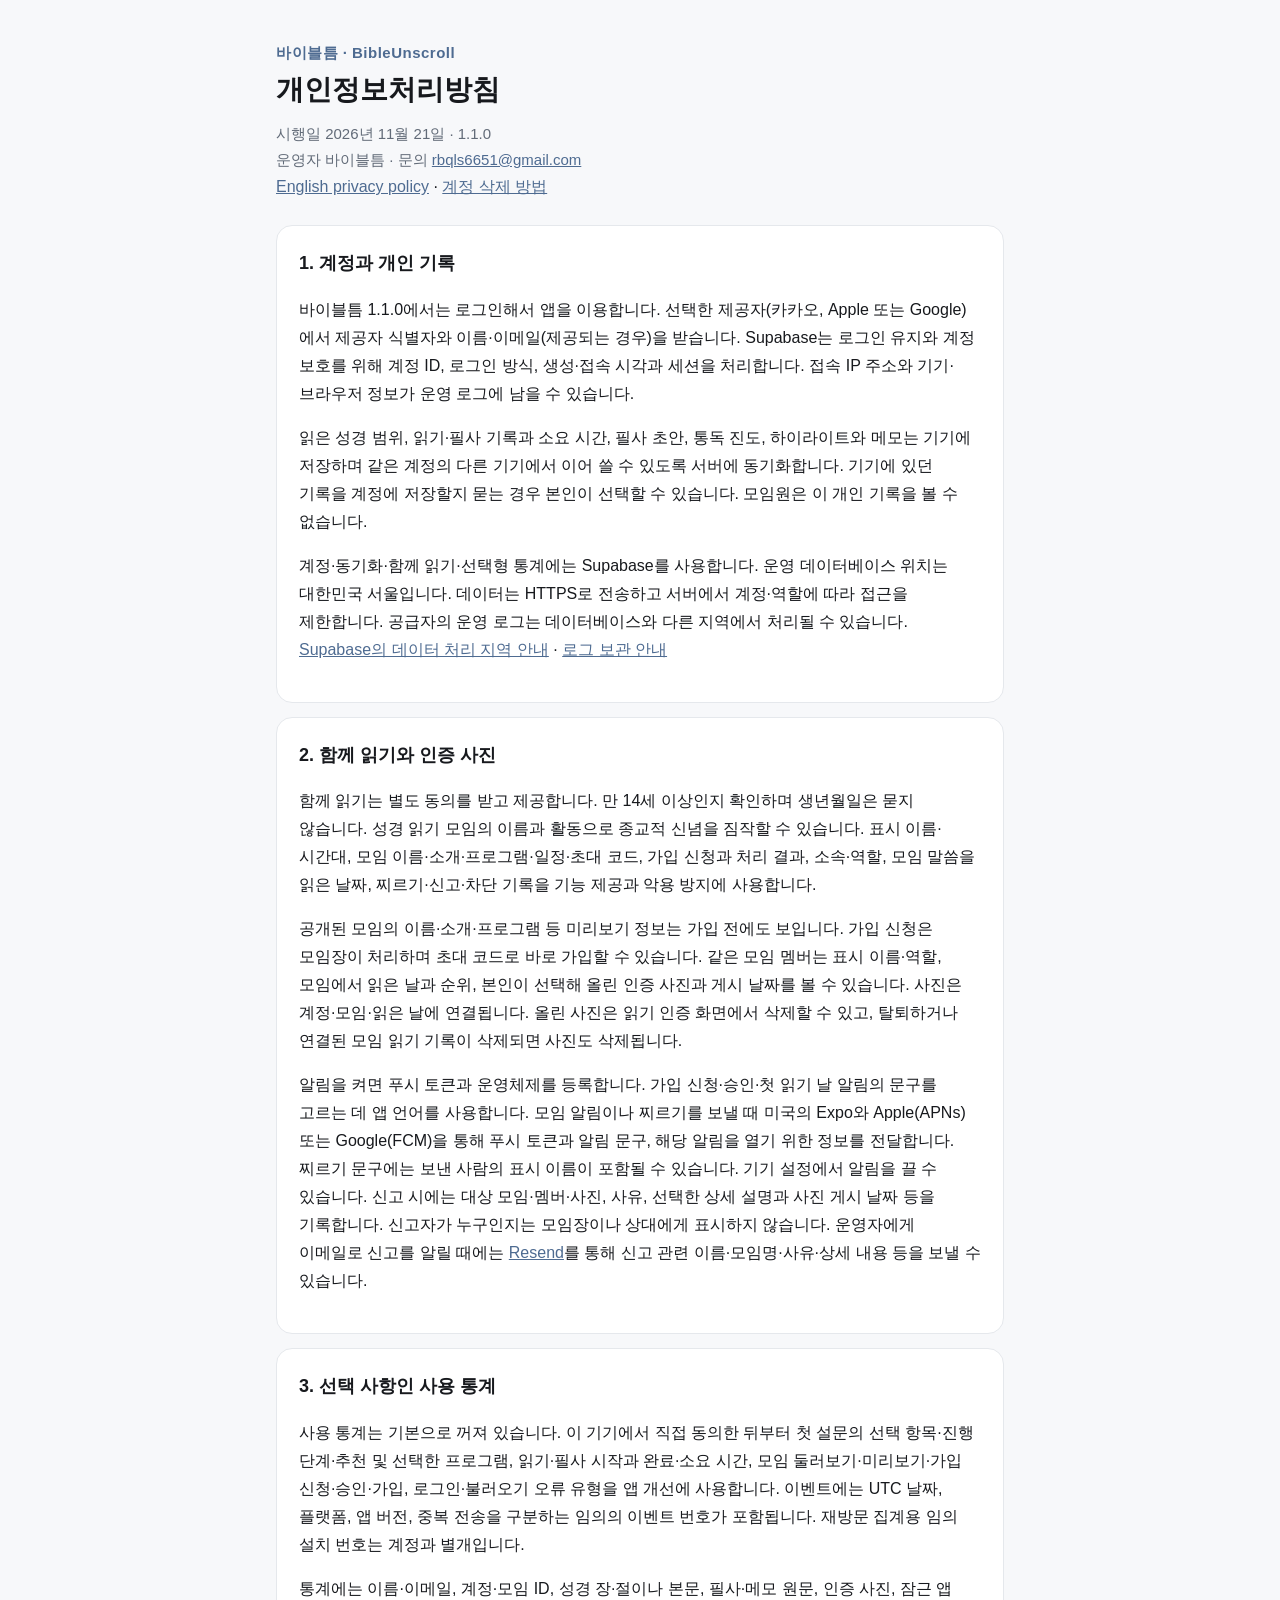
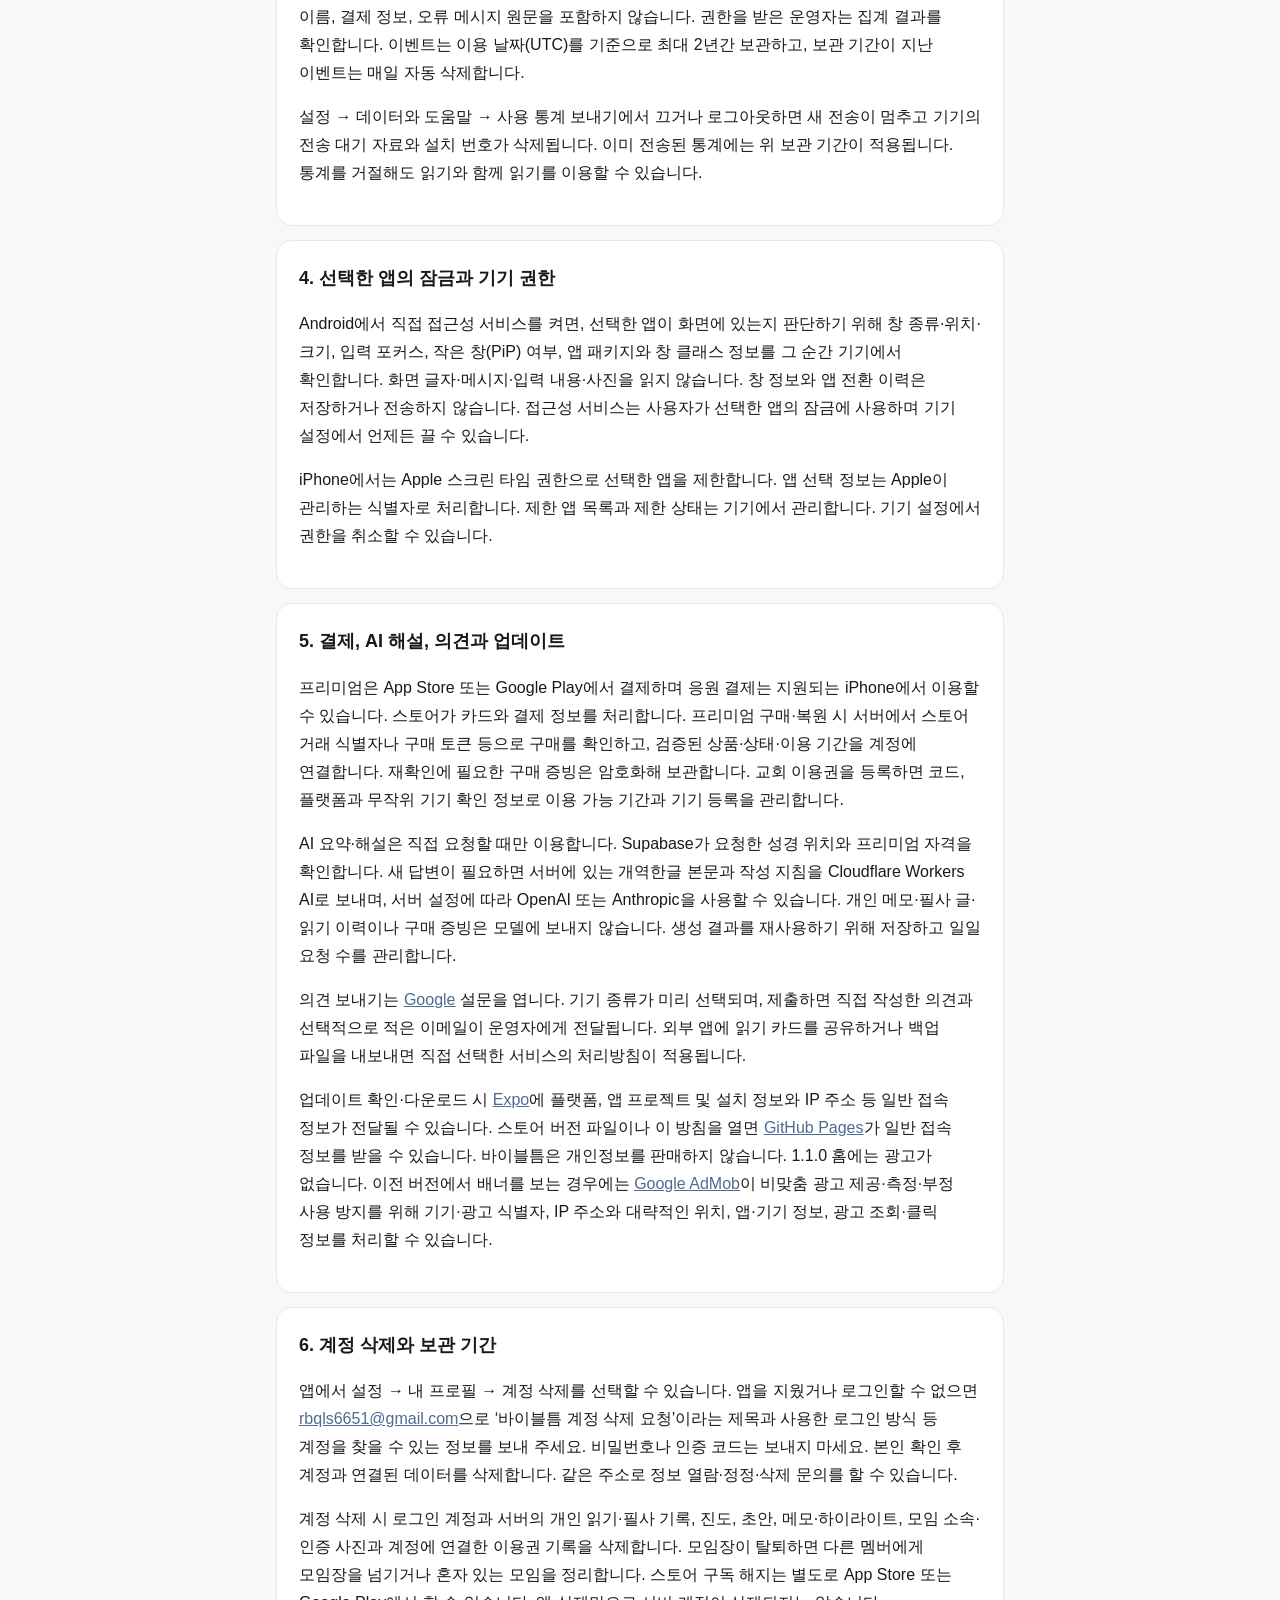
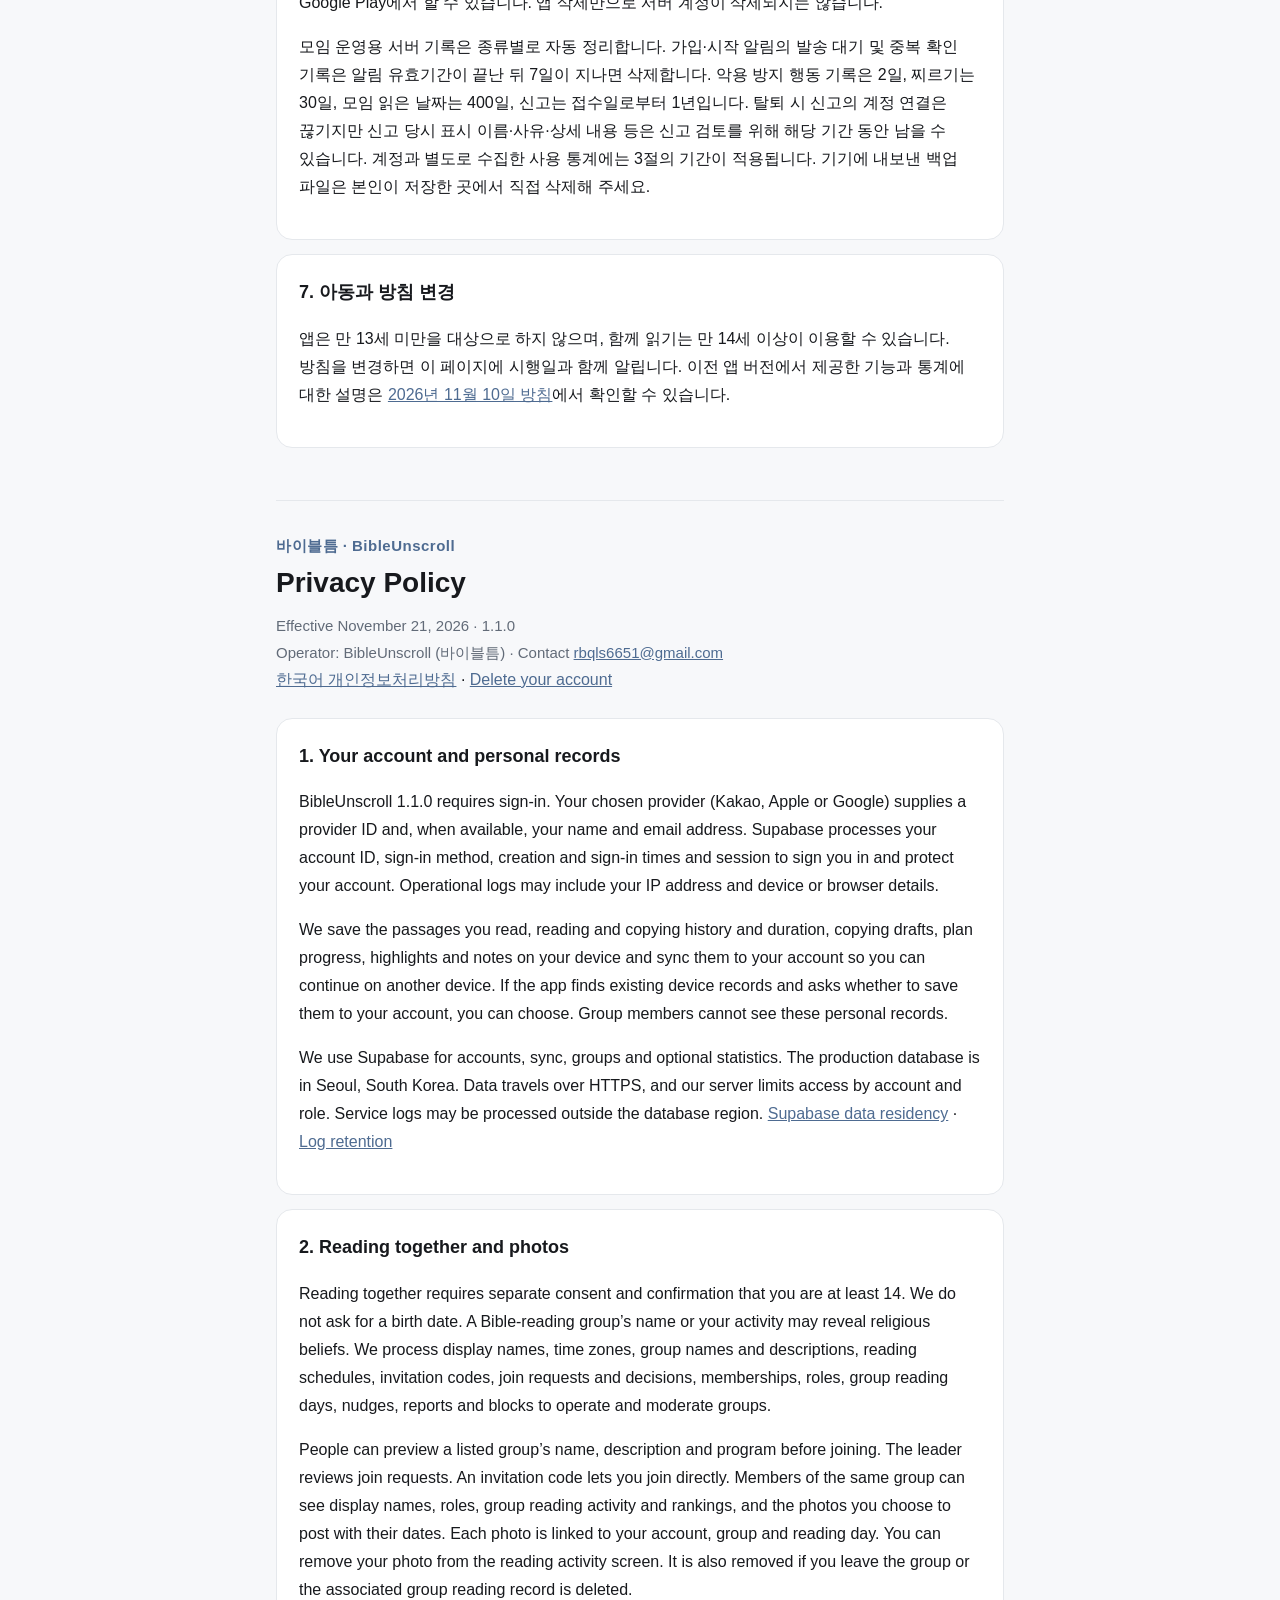
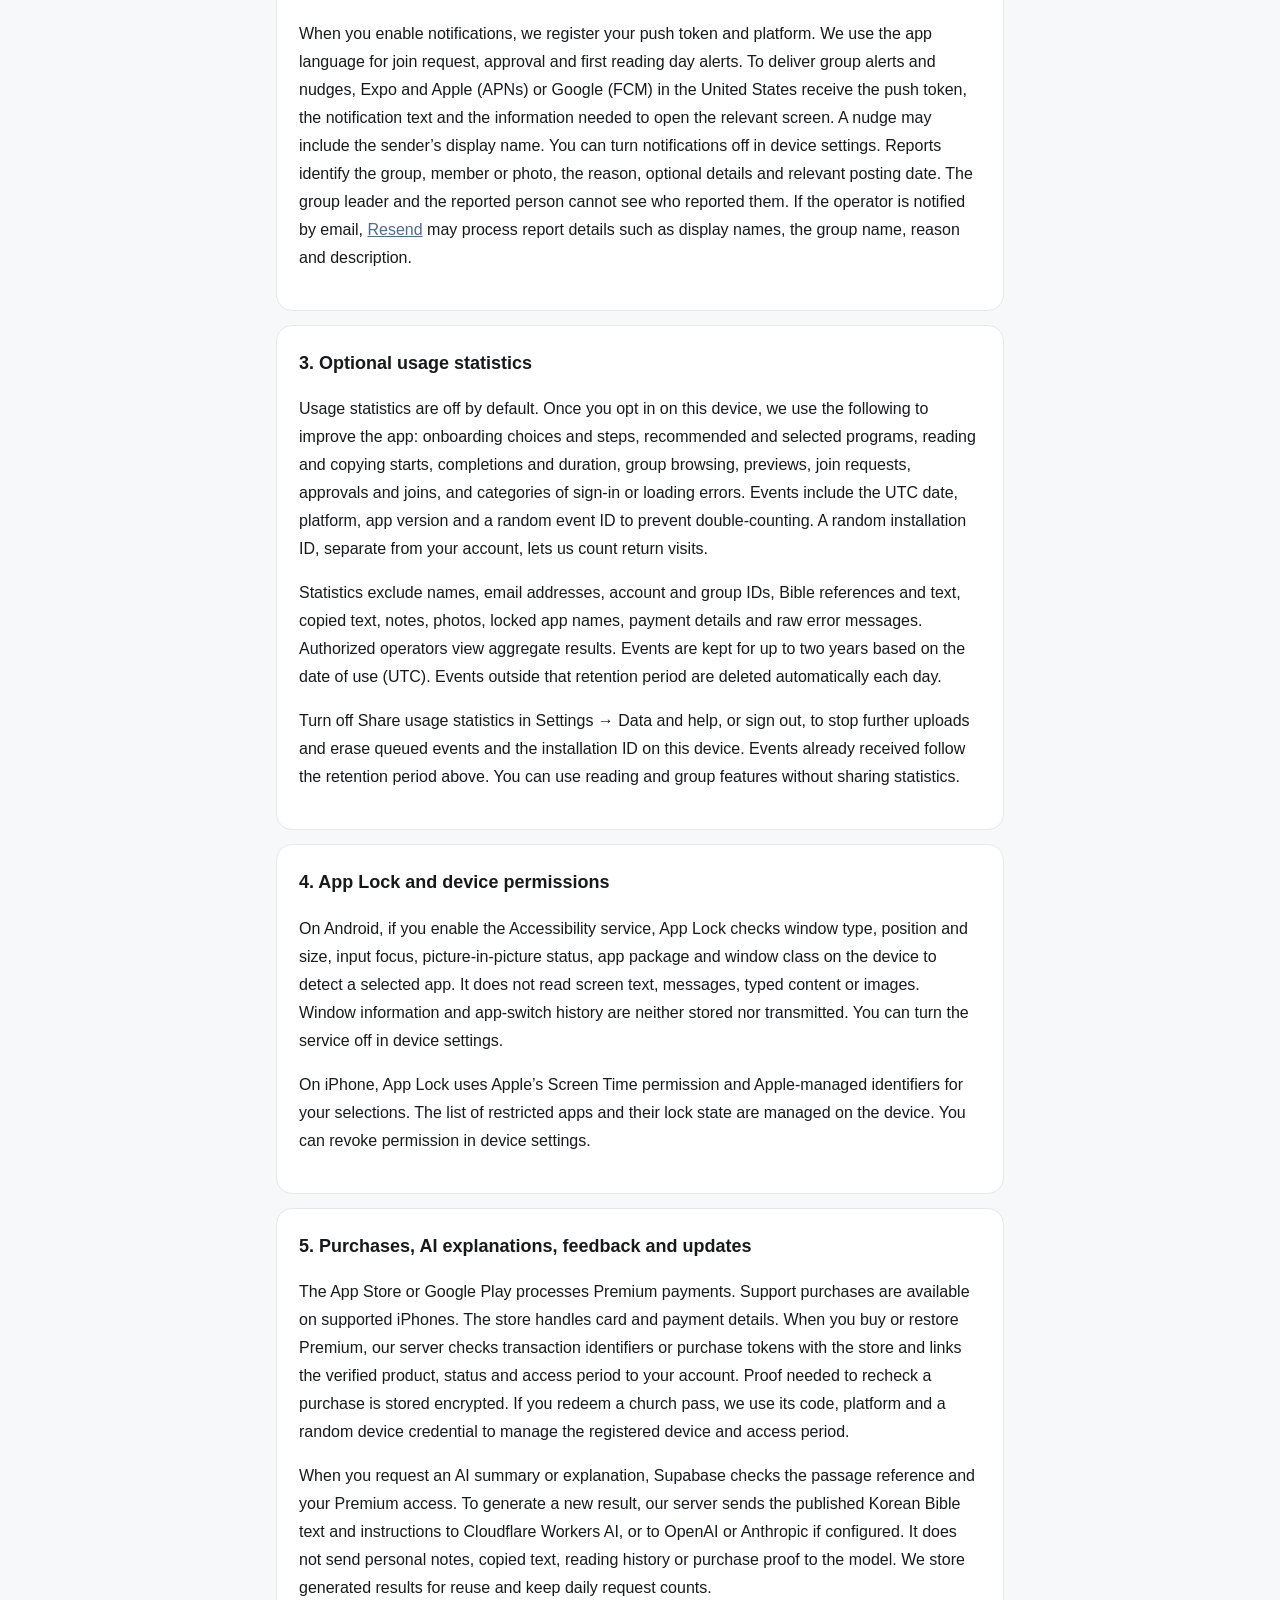
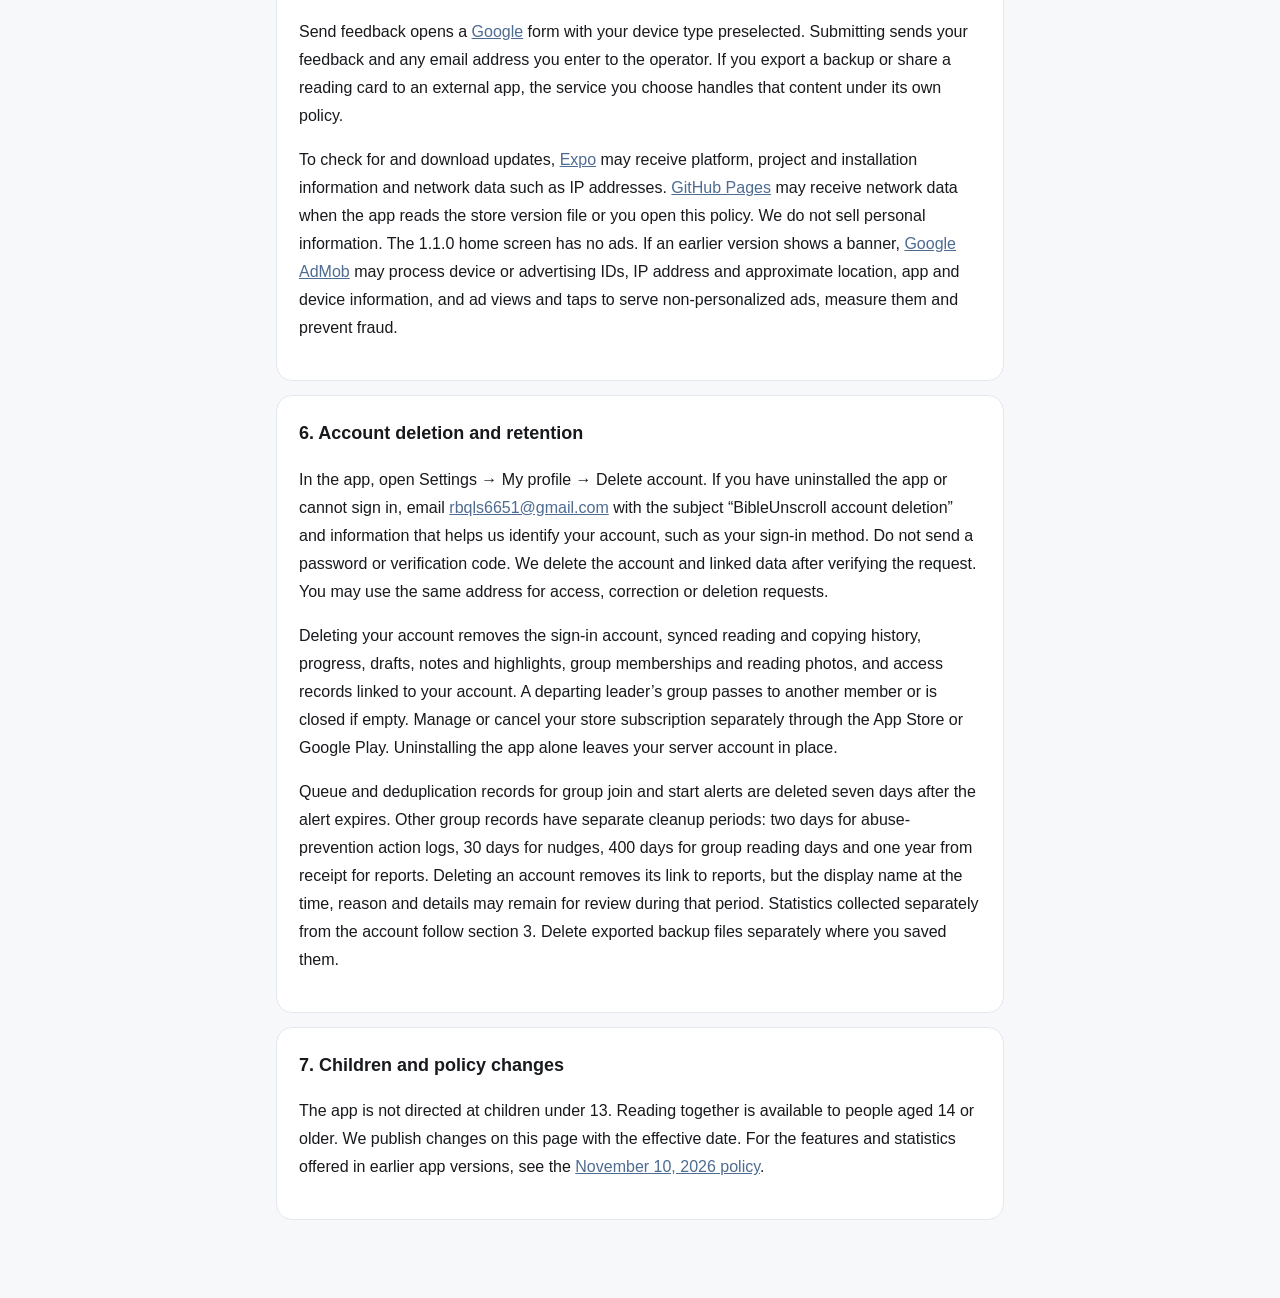
==== index.html @ 9771d4ca "사용 통계 보관 기간을 최대 2년으로 갱신" ====
<!doctype html>
<html lang="ko">
<head>
<meta charset="utf-8" />
<meta name="viewport" content="width=device-width, initial-scale=1" />
<title>바이블틈 개인정보처리방침</title>
<meta name="description" content="바이블틈 앱의 개인정보처리방침" />
<style>
  :root { --bg:#F7F8FA; --card:#FFFFFF; --text:#17191D; --muted:#626B78; --border:#E5E8EC; --primary:#4E6B91; }
  @media (prefers-color-scheme: dark) {
    :root { --bg:#101318; --card:#14171C; --text:#F0F2F5; --muted:#A2ABB8; --border:#303640; --primary:#9AB4D8; }
  }
  * { box-sizing: border-box; }
  body { margin:0; background:var(--bg); color:var(--text);
         font-family:-apple-system, BlinkMacSystemFont, "Apple SD Gothic Neo", "Noto Sans KR", "Malgun Gothic", sans-serif;
         line-height:1.75; word-break:keep-all; }
  main { max-width:760px; margin:0 auto; padding:40px 16px 64px; }
  header { margin-bottom:24px; }
  .brand { color:var(--primary); font-weight:700; font-size:15px; letter-spacing:.5px; }
  h1 { font-size:28px; line-height:1.3; margin:6px 0 12px; }
  .meta { color:var(--muted); font-size:15px; }
  .card { background:var(--card); border:1px solid var(--border); border-radius:16px; padding:22px 22px; margin:14px 0; }
  h2, h3 { font-size:18px; margin:0 0 8px; }
  #english { margin-top:52px; border-top:1px solid var(--border); padding-top:32px; word-break:normal; }
  .policy-title { font-size:28px; line-height:1.3; margin:6px 0 12px; }
  p, li { font-size:16px; }
  ul { padding-left:20px; margin:8px 0; }
  a { color:var(--primary); }
  footer { color:var(--muted); font-size:14px; margin-top:28px; }
</style>
</head>
<body>
<main>
<article id="korean" lang="ko">
<header>
<div class="brand">바이블틈 · BibleUnscroll</div>
<h1 class="policy-title">개인정보처리방침</h1>
<div class="meta">시행일 2026년 11월 21일 · 1.1.0<br>운영자 바이블틈 · 문의 <a href="mailto:rbqls6651@gmail.com">rbqls6651@gmail.com</a></div>
<nav><a href="#english" lang="en">English privacy policy</a> · <a href="#groups-delete">계정 삭제 방법</a></nav>
</header>
<section class="card">
<h2>1. 계정과 개인 기록</h2>
<p>바이블틈 1.1.0에서는 로그인해서 앱을 이용합니다. 선택한 제공자(카카오, Apple 또는 Google)에서 제공자 식별자와 이름·이메일(제공되는 경우)을 받습니다. Supabase는 로그인 유지와 계정 보호를 위해 계정 ID, 로그인 방식, 생성·접속 시각과 세션을 처리합니다. 접속 IP 주소와 기기·브라우저 정보가 운영 로그에 남을 수 있습니다.</p>
<p>읽은 성경 범위, 읽기·필사 기록과 소요 시간, 필사 초안, 통독 진도, 하이라이트와 메모는 기기에 저장하며 같은 계정의 다른 기기에서 이어 쓸 수 있도록 서버에 동기화합니다. 기기에 있던 기록을 계정에 저장할지 묻는 경우 본인이 선택할 수 있습니다. 모임원은 이 개인 기록을 볼 수 없습니다.</p>
<p>계정·동기화·함께 읽기·선택형 통계에는 Supabase를 사용합니다. 운영 데이터베이스 위치는 대한민국 서울입니다. 데이터는 HTTPS로 전송하고 서버에서 계정·역할에 따라 접근을 제한합니다. 공급자의 운영 로그는 데이터베이스와 다른 지역에서 처리될 수 있습니다. <a href="https://supabase.com/legal/privacy-resources/data-residency-and-transfers-faq">Supabase의 데이터 처리 지역 안내</a> · <a href="https://supabase.com/docs/guides/observability/logs">로그 보관 안내</a></p>
</section>
<section class="card">
<h2>2. 함께 읽기와 인증 사진</h2>
<p>함께 읽기는 별도 동의를 받고 제공합니다. 만 14세 이상인지 확인하며 생년월일은 묻지 않습니다. 성경 읽기 모임의 이름과 활동으로 종교적 신념을 짐작할 수 있습니다. 표시 이름·시간대, 모임 이름·소개·프로그램·일정·초대 코드, 가입 신청과 처리 결과, 소속·역할, 모임 말씀을 읽은 날짜, 찌르기·신고·차단 기록을 기능 제공과 악용 방지에 사용합니다.</p>
<p>공개된 모임의 이름·소개·프로그램 등 미리보기 정보는 가입 전에도 보입니다. 가입 신청은 모임장이 처리하며 초대 코드로 바로 가입할 수 있습니다. 같은 모임 멤버는 표시 이름·역할, 모임에서 읽은 날과 순위, 본인이 선택해 올린 인증 사진과 게시 날짜를 볼 수 있습니다. 사진은 계정·모임·읽은 날에 연결됩니다. 올린 사진은 읽기 인증 화면에서 삭제할 수 있고, 탈퇴하거나 연결된 모임 읽기 기록이 삭제되면 사진도 삭제됩니다.</p>
<p>알림을 켜면 푸시 토큰과 운영체제를 등록합니다. 가입 신청·승인·첫 읽기 날 알림의 문구를 고르는 데 앱 언어를 사용합니다. 모임 알림이나 찌르기를 보낼 때 미국의 Expo와 Apple(APNs) 또는 Google(FCM)을 통해 푸시 토큰과 알림 문구, 해당 알림을 열기 위한 정보를 전달합니다. 찌르기 문구에는 보낸 사람의 표시 이름이 포함될 수 있습니다. 기기 설정에서 알림을 끌 수 있습니다. 신고 시에는 대상 모임·멤버·사진, 사유, 선택한 상세 설명과 사진 게시 날짜 등을 기록합니다. 신고자가 누구인지는 모임장이나 상대에게 표시하지 않습니다. 운영자에게 이메일로 신고를 알릴 때에는 <a href="https://resend.com/legal/privacy-policy">Resend</a>를 통해 신고 관련 이름·모임명·사유·상세 내용 등을 보낼 수 있습니다.</p>
</section>
<section class="card">
<h2>3. 선택 사항인 사용 통계</h2>
<p>사용 통계는 기본으로 꺼져 있습니다. 이 기기에서 직접 동의한 뒤부터 첫 설문의 선택 항목·진행 단계·추천 및 선택한 프로그램, 읽기·필사 시작과 완료·소요 시간, 모임 둘러보기·미리보기·가입 신청·승인·가입, 로그인·불러오기 오류 유형을 앱 개선에 사용합니다. 이벤트에는 UTC 날짜, 플랫폼, 앱 버전, 중복 전송을 구분하는 임의의 이벤트 번호가 포함됩니다. 재방문 집계용 임의 설치 번호는 계정과 별개입니다.</p>
<p>통계에는 이름·이메일, 계정·모임 ID, 성경 장·절이나 본문, 필사·메모 원문, 인증 사진, 잠근 앱 이름, 결제 정보, 오류 메시지 원문을 포함하지 않습니다. 권한을 받은 운영자는 집계 결과를 확인합니다. 이벤트는 이용 날짜(UTC)를 기준으로 최대 2년간 보관하고, 보관 기간이 지난 이벤트는 매일 자동 삭제합니다.</p>
<p>설정 → 데이터와 도움말 → 사용 통계 보내기에서 끄거나 로그아웃하면 새 전송이 멈추고 기기의 전송 대기 자료와 설치 번호가 삭제됩니다. 이미 전송된 통계에는 위 보관 기간이 적용됩니다. 통계를 거절해도 읽기와 함께 읽기를 이용할 수 있습니다.</p>
</section>
<section class="card">
<h2>4. 선택한 앱의 잠금과 기기 권한</h2>
<p>Android에서 직접 접근성 서비스를 켜면, 선택한 앱이 화면에 있는지 판단하기 위해 창 종류·위치·크기, 입력 포커스, 작은 창(PiP) 여부, 앱 패키지와 창 클래스 정보를 그 순간 기기에서 확인합니다. 화면 글자·메시지·입력 내용·사진을 읽지 않습니다. 창 정보와 앱 전환 이력은 저장하거나 전송하지 않습니다. 접근성 서비스는 사용자가 선택한 앱의 잠금에 사용하며 기기 설정에서 언제든 끌 수 있습니다.</p>
<p>iPhone에서는 Apple 스크린 타임 권한으로 선택한 앱을 제한합니다. 앱 선택 정보는 Apple이 관리하는 식별자로 처리합니다. 제한 앱 목록과 제한 상태는 기기에서 관리합니다. 기기 설정에서 권한을 취소할 수 있습니다.</p>
</section>
<section class="card">
<h2>5. 결제, AI 해설, 의견과 업데이트</h2>
<p>프리미엄은 App Store 또는 Google Play에서 결제하며 응원 결제는 지원되는 iPhone에서 이용할 수 있습니다. 스토어가 카드와 결제 정보를 처리합니다. 프리미엄 구매·복원 시 서버에서 스토어 거래 식별자나 구매 토큰 등으로 구매를 확인하고, 검증된 상품·상태·이용 기간을 계정에 연결합니다. 재확인에 필요한 구매 증빙은 암호화해 보관합니다. 교회 이용권을 등록하면 코드, 플랫폼과 무작위 기기 확인 정보로 이용 가능 기간과 기기 등록을 관리합니다.</p>
<p>AI 요약·해설은 직접 요청할 때만 이용합니다. Supabase가 요청한 성경 위치와 프리미엄 자격을 확인합니다. 새 답변이 필요하면 서버에 있는 개역한글 본문과 작성 지침을 Cloudflare Workers AI로 보내며, 서버 설정에 따라 OpenAI 또는 Anthropic을 사용할 수 있습니다. 개인 메모·필사 글·읽기 이력이나 구매 증빙은 모델에 보내지 않습니다. 생성 결과를 재사용하기 위해 저장하고 일일 요청 수를 관리합니다.</p>
<p>의견 보내기는 <a href="https://policies.google.com/privacy">Google</a> 설문을 엽니다. 기기 종류가 미리 선택되며, 제출하면 직접 작성한 의견과 선택적으로 적은 이메일이 운영자에게 전달됩니다. 외부 앱에 읽기 카드를 공유하거나 백업 파일을 내보내면 직접 선택한 서비스의 처리방침이 적용됩니다.</p>
<p>업데이트 확인·다운로드 시 <a href="https://expo.dev/privacy">Expo</a>에 플랫폼, 앱 프로젝트 및 설치 정보와 IP 주소 등 일반 접속 정보가 전달될 수 있습니다. 스토어 버전 파일이나 이 방침을 열면 <a href="https://docs.github.com/site-policy/privacy-policies/github-general-privacy-statement">GitHub Pages</a>가 일반 접속 정보를 받을 수 있습니다. 바이블틈은 개인정보를 판매하지 않습니다. 1.1.0 홈에는 광고가 없습니다. 이전 버전에서 배너를 보는 경우에는 <a href="https://policies.google.com/technologies/partner-sites">Google AdMob</a>이 비맞춤 광고 제공·측정·부정 사용 방지를 위해 기기·광고 식별자, IP 주소와 대략적인 위치, 앱·기기 정보, 광고 조회·클릭 정보를 처리할 수 있습니다.</p>
</section>
<section class="card" id="groups-delete">
<h2>6. 계정 삭제와 보관 기간</h2>
<p>앱에서 설정 → 내 프로필 → 계정 삭제를 선택할 수 있습니다. 앱을 지웠거나 로그인할 수 없으면 <a href="mailto:rbqls6651@gmail.com">rbqls6651@gmail.com</a>으로 ‘바이블틈 계정 삭제 요청’이라는 제목과 사용한 로그인 방식 등 계정을 찾을 수 있는 정보를 보내 주세요. 비밀번호나 인증 코드는 보내지 마세요. 본인 확인 후 계정과 연결된 데이터를 삭제합니다. 같은 주소로 정보 열람·정정·삭제 문의를 할 수 있습니다.</p>
<p>계정 삭제 시 로그인 계정과 서버의 개인 읽기·필사 기록, 진도, 초안, 메모·하이라이트, 모임 소속·인증 사진과 계정에 연결한 이용권 기록을 삭제합니다. 모임장이 탈퇴하면 다른 멤버에게 모임장을 넘기거나 혼자 있는 모임을 정리합니다. 스토어 구독 해지는 별도로 App Store 또는 Google Play에서 할 수 있습니다. 앱 삭제만으로 서버 계정이 삭제되지는 않습니다.</p>
<p>모임 운영용 서버 기록은 종류별로 자동 정리합니다. 가입·시작 알림의 발송 대기 및 중복 확인 기록은 알림 유효기간이 끝난 뒤 7일이 지나면 삭제합니다. 악용 방지 행동 기록은 2일, 찌르기는 30일, 모임 읽은 날짜는 400일, 신고는 접수일로부터 1년입니다. 탈퇴 시 신고의 계정 연결은 끊기지만 신고 당시 표시 이름·사유·상세 내용 등은 신고 검토를 위해 해당 기간 동안 남을 수 있습니다. 계정과 별도로 수집한 사용 통계에는 3절의 기간이 적용됩니다. 기기에 내보낸 백업 파일은 본인이 저장한 곳에서 직접 삭제해 주세요.</p>
</section>
<section class="card">
<h2>7. 아동과 방침 변경</h2>
<p>앱은 만 13세 미만을 대상으로 하지 않으며, 함께 읽기는 만 14세 이상이 이용할 수 있습니다. 방침을 변경하면 이 페이지에 시행일과 함께 알립니다. 이전 앱 버전에서 제공한 기능과 통계에 대한 설명은 <a href="2026-11-10.html#korean">2026년 11월 10일 방침</a>에서 확인할 수 있습니다.</p>
</section>
</article>
<article id="english" lang="en">
<header>
<div class="brand">바이블틈 · BibleUnscroll</div>
<h2 class="policy-title">Privacy Policy</h2>
<div class="meta">Effective November 21, 2026 · 1.1.0<br>Operator: BibleUnscroll (바이블틈) · Contact <a href="mailto:rbqls6651@gmail.com">rbqls6651@gmail.com</a></div>
<nav><a href="#korean" lang="ko">한국어 개인정보처리방침</a> · <a href="#delete-account">Delete your account</a></nav>
</header>
<section class="card">
<h3>1. Your account and personal records</h3>
<p>BibleUnscroll 1.1.0 requires sign-in. Your chosen provider (Kakao, Apple or Google) supplies a provider ID and, when available, your name and email address. Supabase processes your account ID, sign-in method, creation and sign-in times and session to sign you in and protect your account. Operational logs may include your IP address and device or browser details.</p>
<p>We save the passages you read, reading and copying history and duration, copying drafts, plan progress, highlights and notes on your device and sync them to your account so you can continue on another device. If the app finds existing device records and asks whether to save them to your account, you can choose. Group members cannot see these personal records.</p>
<p>We use Supabase for accounts, sync, groups and optional statistics. The production database is in Seoul, South Korea. Data travels over HTTPS, and our server limits access by account and role. Service logs may be processed outside the database region. <a href="https://supabase.com/legal/privacy-resources/data-residency-and-transfers-faq">Supabase data residency</a> · <a href="https://supabase.com/docs/guides/observability/logs">Log retention</a></p>
</section>
<section class="card">
<h3>2. Reading together and photos</h3>
<p>Reading together requires separate consent and confirmation that you are at least 14. We do not ask for a birth date. A Bible-reading group’s name or your activity may reveal religious beliefs. We process display names, time zones, group names and descriptions, reading schedules, invitation codes, join requests and decisions, memberships, roles, group reading days, nudges, reports and blocks to operate and moderate groups.</p>
<p>People can preview a listed group’s name, description and program before joining. The leader reviews join requests. An invitation code lets you join directly. Members of the same group can see display names, roles, group reading activity and rankings, and the photos you choose to post with their dates. Each photo is linked to your account, group and reading day. You can remove your photo from the reading activity screen. It is also removed if you leave the group or the associated group reading record is deleted.</p>
<p>When you enable notifications, we register your push token and platform. We use the app language for join request, approval and first reading day alerts. To deliver group alerts and nudges, Expo and Apple (APNs) or Google (FCM) in the United States receive the push token, the notification text and the information needed to open the relevant screen. A nudge may include the sender’s display name. You can turn notifications off in device settings. Reports identify the group, member or photo, the reason, optional details and relevant posting date. The group leader and the reported person cannot see who reported them. If the operator is notified by email, <a href="https://resend.com/legal/privacy-policy">Resend</a> may process report details such as display names, the group name, reason and description.</p>
</section>
<section class="card">
<h3>3. Optional usage statistics</h3>
<p>Usage statistics are off by default. Once you opt in on this device, we use the following to improve the app: onboarding choices and steps, recommended and selected programs, reading and copying starts, completions and duration, group browsing, previews, join requests, approvals and joins, and categories of sign-in or loading errors. Events include the UTC date, platform, app version and a random event ID to prevent double-counting. A random installation ID, separate from your account, lets us count return visits.</p>
<p>Statistics exclude names, email addresses, account and group IDs, Bible references and text, copied text, notes, photos, locked app names, payment details and raw error messages. Authorized operators view aggregate results. Events are kept for up to two years based on the date of use (UTC). Events outside that retention period are deleted automatically each day.</p>
<p>Turn off Share usage statistics in Settings → Data and help, or sign out, to stop further uploads and erase queued events and the installation ID on this device. Events already received follow the retention period above. You can use reading and group features without sharing statistics.</p>
</section>
<section class="card">
<h3>4. App Lock and device permissions</h3>
<p>On Android, if you enable the Accessibility service, App Lock checks window type, position and size, input focus, picture-in-picture status, app package and window class on the device to detect a selected app. It does not read screen text, messages, typed content or images. Window information and app-switch history are neither stored nor transmitted. You can turn the service off in device settings.</p>
<p>On iPhone, App Lock uses Apple’s Screen Time permission and Apple-managed identifiers for your selections. The list of restricted apps and their lock state are managed on the device. You can revoke permission in device settings.</p>
</section>
<section class="card">
<h3>5. Purchases, AI explanations, feedback and updates</h3>
<p>The App Store or Google Play processes Premium payments. Support purchases are available on supported iPhones. The store handles card and payment details. When you buy or restore Premium, our server checks transaction identifiers or purchase tokens with the store and links the verified product, status and access period to your account. Proof needed to recheck a purchase is stored encrypted. If you redeem a church pass, we use its code, platform and a random device credential to manage the registered device and access period.</p>
<p>When you request an AI summary or explanation, Supabase checks the passage reference and your Premium access. To generate a new result, our server sends the published Korean Bible text and instructions to Cloudflare Workers AI, or to OpenAI or Anthropic if configured. It does not send personal notes, copied text, reading history or purchase proof to the model. We store generated results for reuse and keep daily request counts.</p>
<p>Send feedback opens a <a href="https://policies.google.com/privacy">Google</a> form with your device type preselected. Submitting sends your feedback and any email address you enter to the operator. If you export a backup or share a reading card to an external app, the service you choose handles that content under its own policy.</p>
<p>To check for and download updates, <a href="https://expo.dev/privacy">Expo</a> may receive platform, project and installation information and network data such as IP addresses. <a href="https://docs.github.com/site-policy/privacy-policies/github-general-privacy-statement">GitHub Pages</a> may receive network data when the app reads the store version file or you open this policy. We do not sell personal information. The 1.1.0 home screen has no ads. If an earlier version shows a banner, <a href="https://policies.google.com/technologies/partner-sites">Google AdMob</a> may process device or advertising IDs, IP address and approximate location, app and device information, and ad views and taps to serve non-personalized ads, measure them and prevent fraud.</p>
</section>
<section class="card" id="delete-account">
<h3>6. Account deletion and retention</h3>
<p>In the app, open Settings → My profile → Delete account. If you have uninstalled the app or cannot sign in, email <a href="mailto:rbqls6651@gmail.com">rbqls6651@gmail.com</a> with the subject “BibleUnscroll account deletion” and information that helps us identify your account, such as your sign-in method. Do not send a password or verification code. We delete the account and linked data after verifying the request. You may use the same address for access, correction or deletion requests.</p>
<p>Deleting your account removes the sign-in account, synced reading and copying history, progress, drafts, notes and highlights, group memberships and reading photos, and access records linked to your account. A departing leader’s group passes to another member or is closed if empty. Manage or cancel your store subscription separately through the App Store or Google Play. Uninstalling the app alone leaves your server account in place.</p>
<p>Queue and deduplication records for group join and start alerts are deleted seven days after the alert expires. Other group records have separate cleanup periods: two days for abuse-prevention action logs, 30 days for nudges, 400 days for group reading days and one year from receipt for reports. Deleting an account removes its link to reports, but the display name at the time, reason and details may remain for review during that period. Statistics collected separately from the account follow section 3. Delete exported backup files separately where you saved them.</p>
</section>
<section class="card">
<h3>7. Children and policy changes</h3>
<p>The app is not directed at children under 13. Reading together is available to people aged 14 or older. We publish changes on this page with the effective date. For the features and statistics offered in earlier app versions, see the <a href="2026-11-10.html#english">November 10, 2026 policy</a>.</p>
</section>
</article>
</main>
</body>
</html>
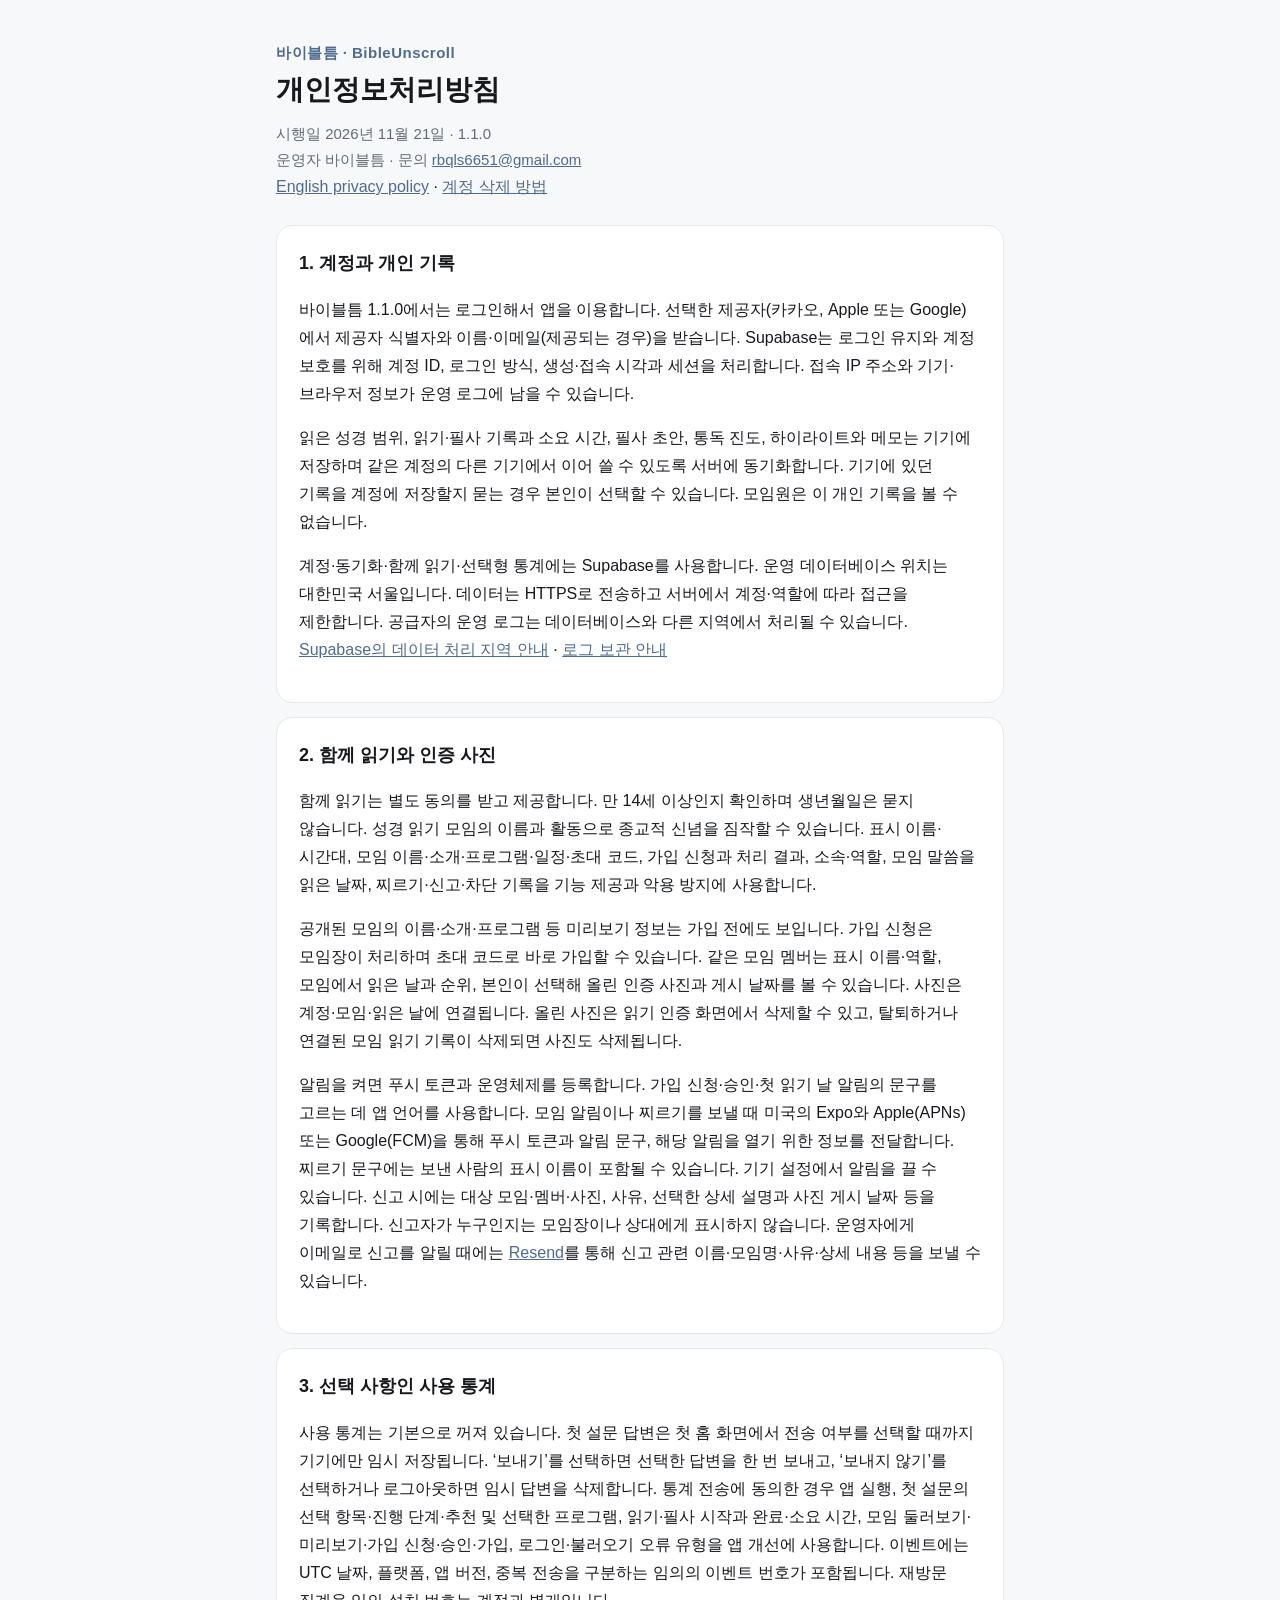
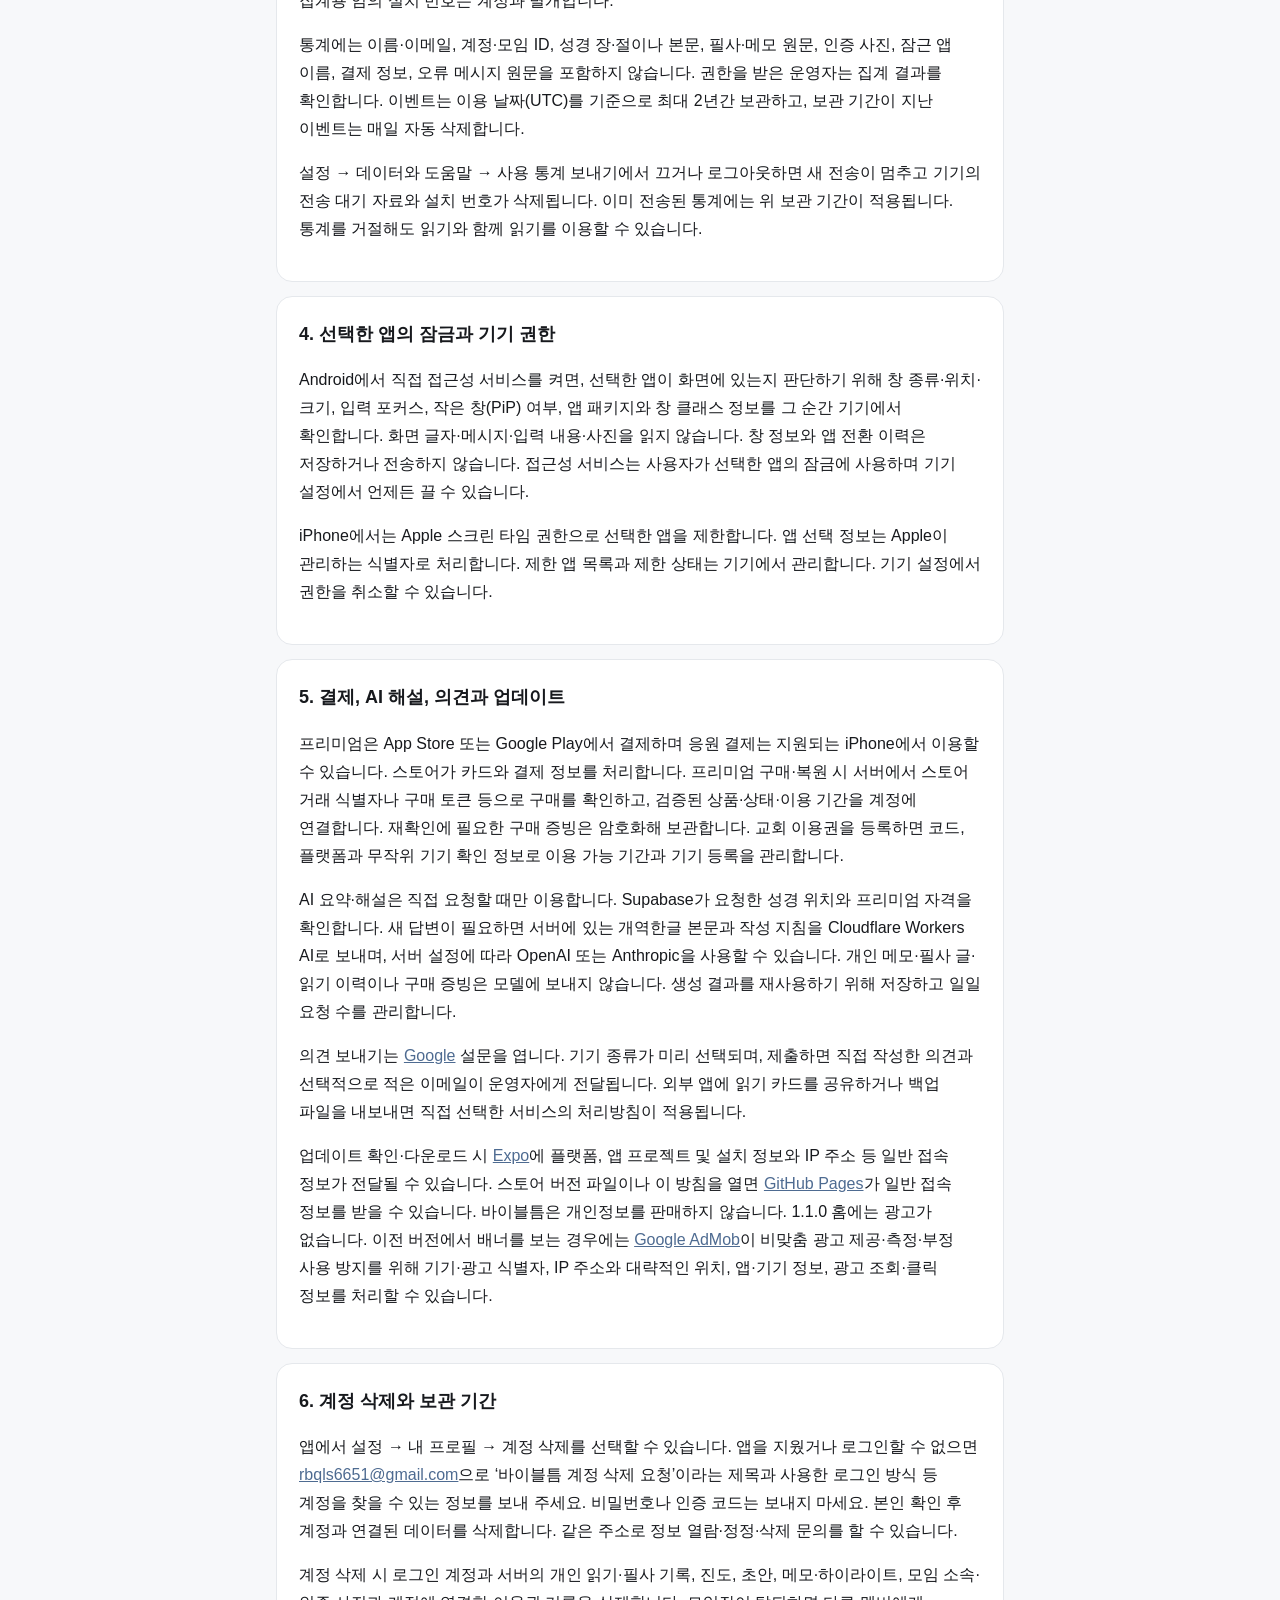
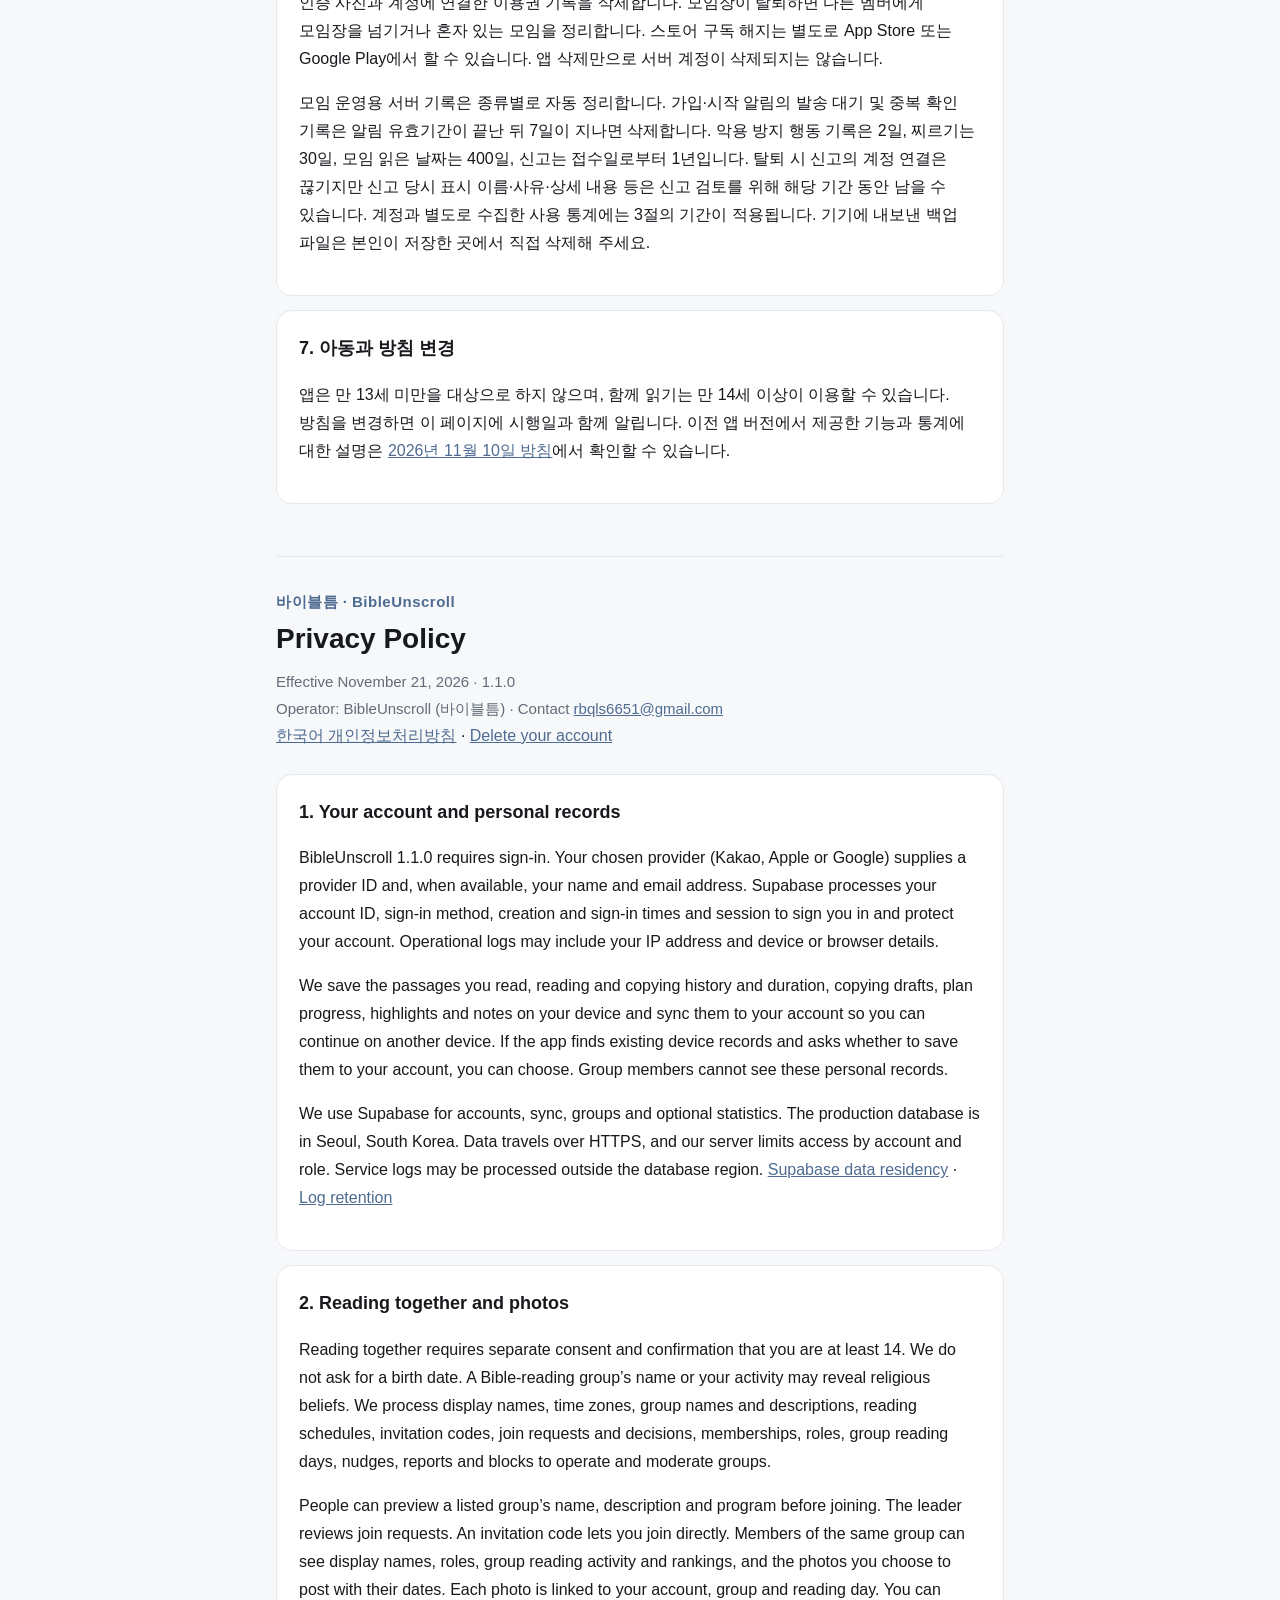
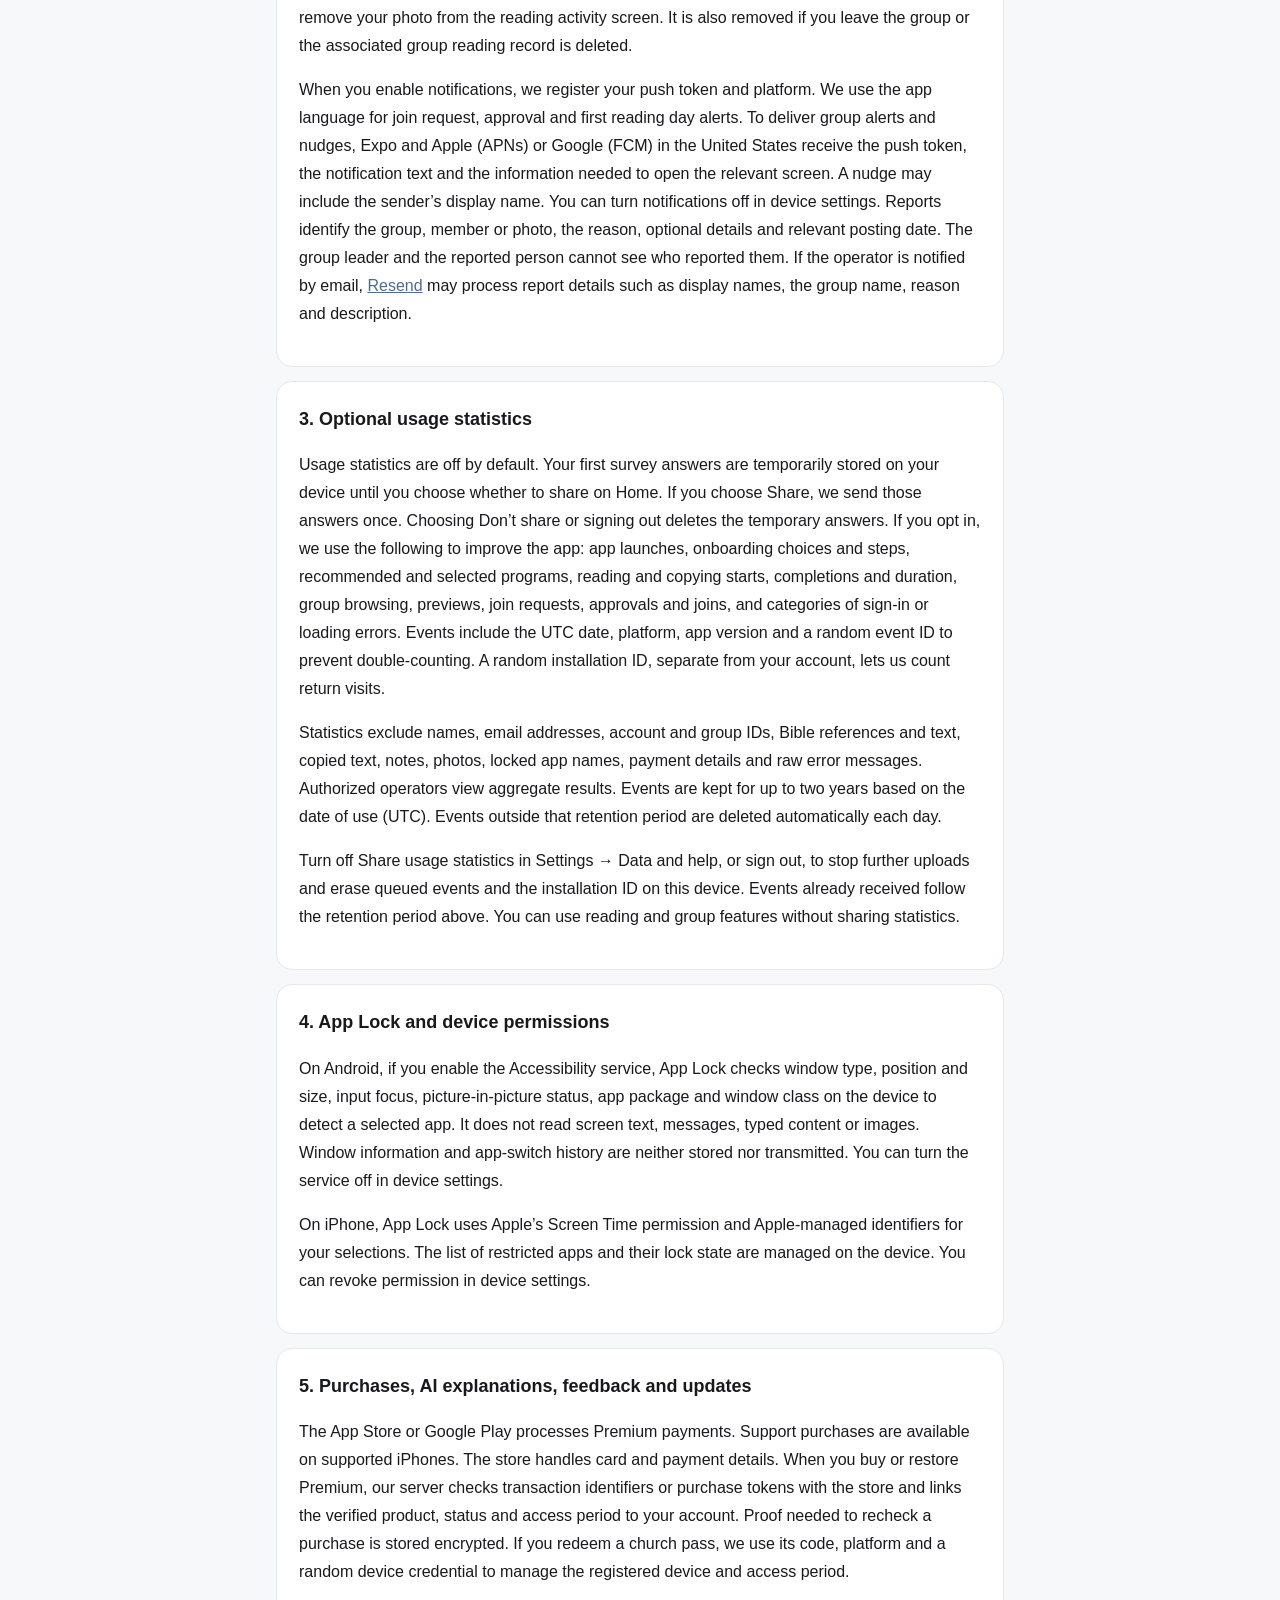
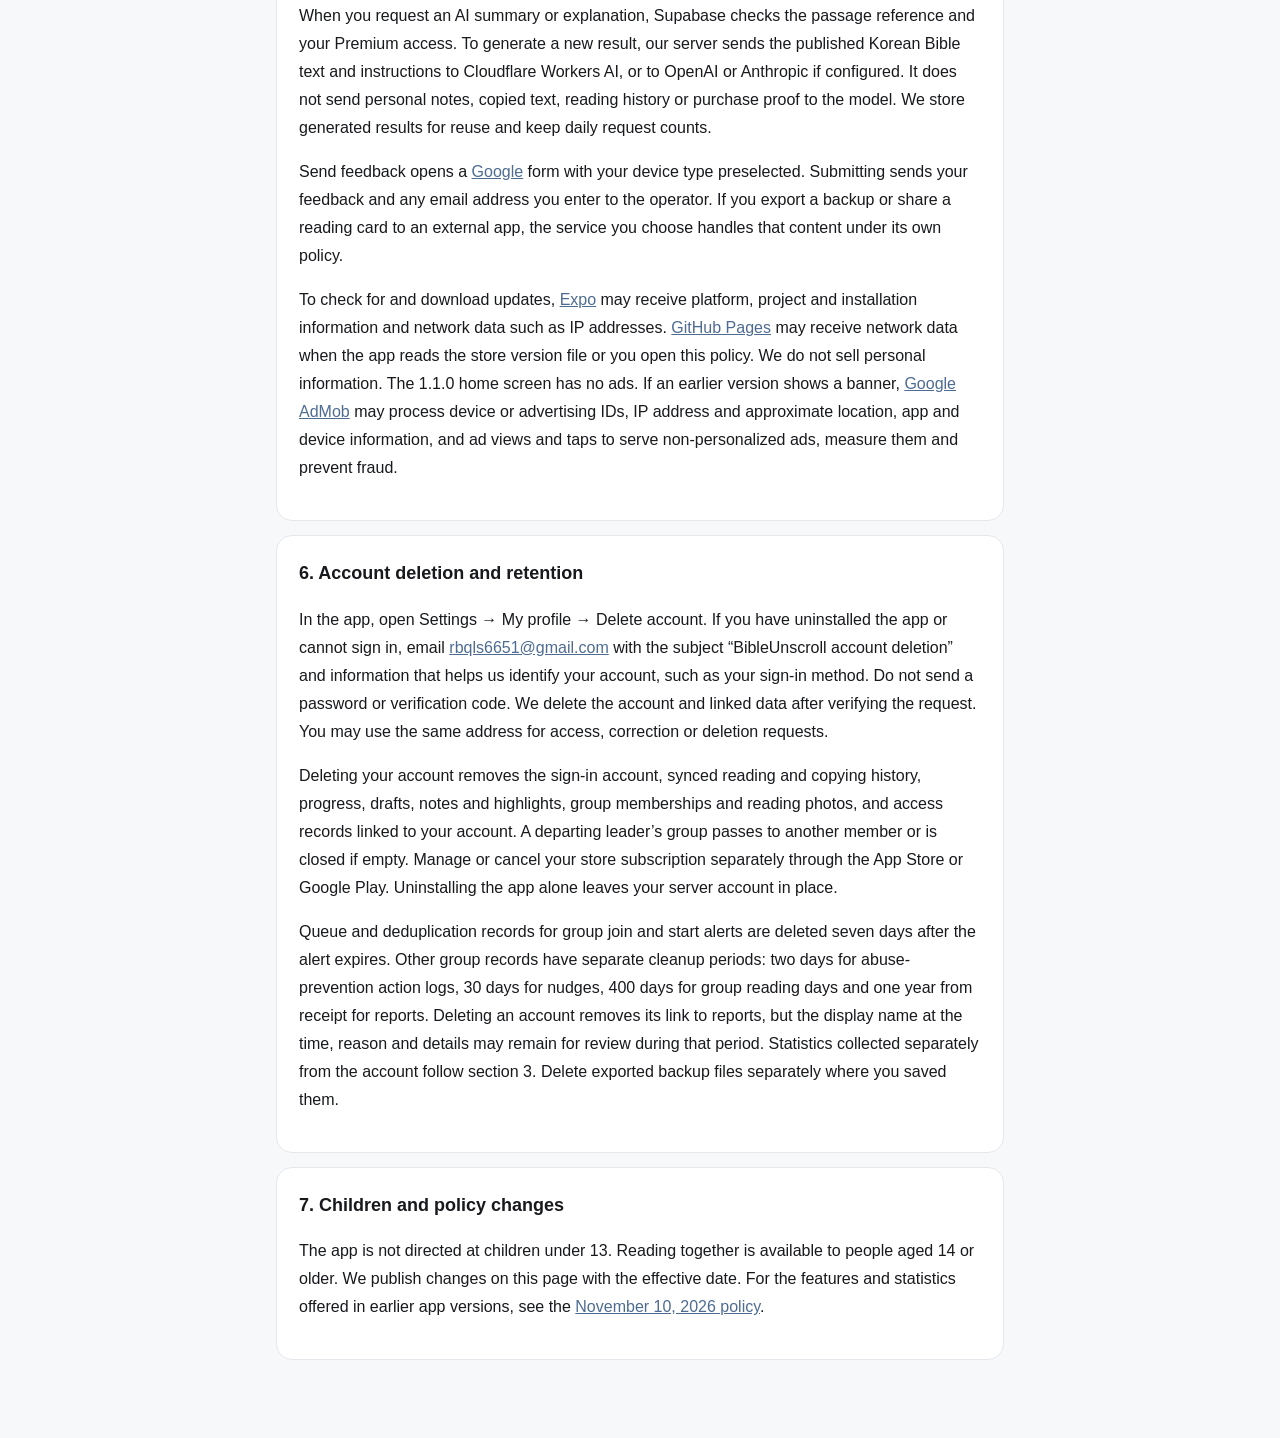
==== commit 9915d3ff: "첫 설문과 앱 실행 통계 전송 안내" ====
--- a/index.html
+++ b/index.html
@@ -52,7 +52,7 @@
 </section>
 <section class="card">
 <h2>3. 선택 사항인 사용 통계</h2>
-<p>사용 통계는 기본으로 꺼져 있습니다. 이 기기에서 직접 동의한 뒤부터 첫 설문의 선택 항목·진행 단계·추천 및 선택한 프로그램, 읽기·필사 시작과 완료·소요 시간, 모임 둘러보기·미리보기·가입 신청·승인·가입, 로그인·불러오기 오류 유형을 앱 개선에 사용합니다. 이벤트에는 UTC 날짜, 플랫폼, 앱 버전, 중복 전송을 구분하는 임의의 이벤트 번호가 포함됩니다. 재방문 집계용 임의 설치 번호는 계정과 별개입니다.</p>
+<p>사용 통계는 기본으로 꺼져 있습니다. 첫 설문 답변은 첫 홈 화면에서 전송 여부를 선택할 때까지 기기에만 임시 저장됩니다. ‘보내기’를 선택하면 선택한 답변을 한 번 보내고, ‘보내지 않기’를 선택하거나 로그아웃하면 임시 답변을 삭제합니다. 통계 전송에 동의한 경우 앱 실행, 첫 설문의 선택 항목·진행 단계·추천 및 선택한 프로그램, 읽기·필사 시작과 완료·소요 시간, 모임 둘러보기·미리보기·가입 신청·승인·가입, 로그인·불러오기 오류 유형을 앱 개선에 사용합니다. 이벤트에는 UTC 날짜, 플랫폼, 앱 버전, 중복 전송을 구분하는 임의의 이벤트 번호가 포함됩니다. 재방문 집계용 임의 설치 번호는 계정과 별개입니다.</p>
 <p>통계에는 이름·이메일, 계정·모임 ID, 성경 장·절이나 본문, 필사·메모 원문, 인증 사진, 잠근 앱 이름, 결제 정보, 오류 메시지 원문을 포함하지 않습니다. 권한을 받은 운영자는 집계 결과를 확인합니다. 이벤트는 이용 날짜(UTC)를 기준으로 최대 2년간 보관하고, 보관 기간이 지난 이벤트는 매일 자동 삭제합니다.</p>
 <p>설정 → 데이터와 도움말 → 사용 통계 보내기에서 끄거나 로그아웃하면 새 전송이 멈추고 기기의 전송 대기 자료와 설치 번호가 삭제됩니다. 이미 전송된 통계에는 위 보관 기간이 적용됩니다. 통계를 거절해도 읽기와 함께 읽기를 이용할 수 있습니다.</p>
 </section>
@@ -100,7 +100,7 @@
 </section>
 <section class="card">
 <h3>3. Optional usage statistics</h3>
-<p>Usage statistics are off by default. Once you opt in on this device, we use the following to improve the app: onboarding choices and steps, recommended and selected programs, reading and copying starts, completions and duration, group browsing, previews, join requests, approvals and joins, and categories of sign-in or loading errors. Events include the UTC date, platform, app version and a random event ID to prevent double-counting. A random installation ID, separate from your account, lets us count return visits.</p>
+<p>Usage statistics are off by default. Your first survey answers are temporarily stored on your device until you choose whether to share on Home. If you choose Share, we send those answers once. Choosing Don’t share or signing out deletes the temporary answers. If you opt in, we use the following to improve the app: app launches, onboarding choices and steps, recommended and selected programs, reading and copying starts, completions and duration, group browsing, previews, join requests, approvals and joins, and categories of sign-in or loading errors. Events include the UTC date, platform, app version and a random event ID to prevent double-counting. A random installation ID, separate from your account, lets us count return visits.</p>
 <p>Statistics exclude names, email addresses, account and group IDs, Bible references and text, copied text, notes, photos, locked app names, payment details and raw error messages. Authorized operators view aggregate results. Events are kept for up to two years based on the date of use (UTC). Events outside that retention period are deleted automatically each day.</p>
 <p>Turn off Share usage statistics in Settings → Data and help, or sign out, to stop further uploads and erase queued events and the installation ID on this device. Events already received follow the retention period above. You can use reading and group features without sharing statistics.</p>
 </section>
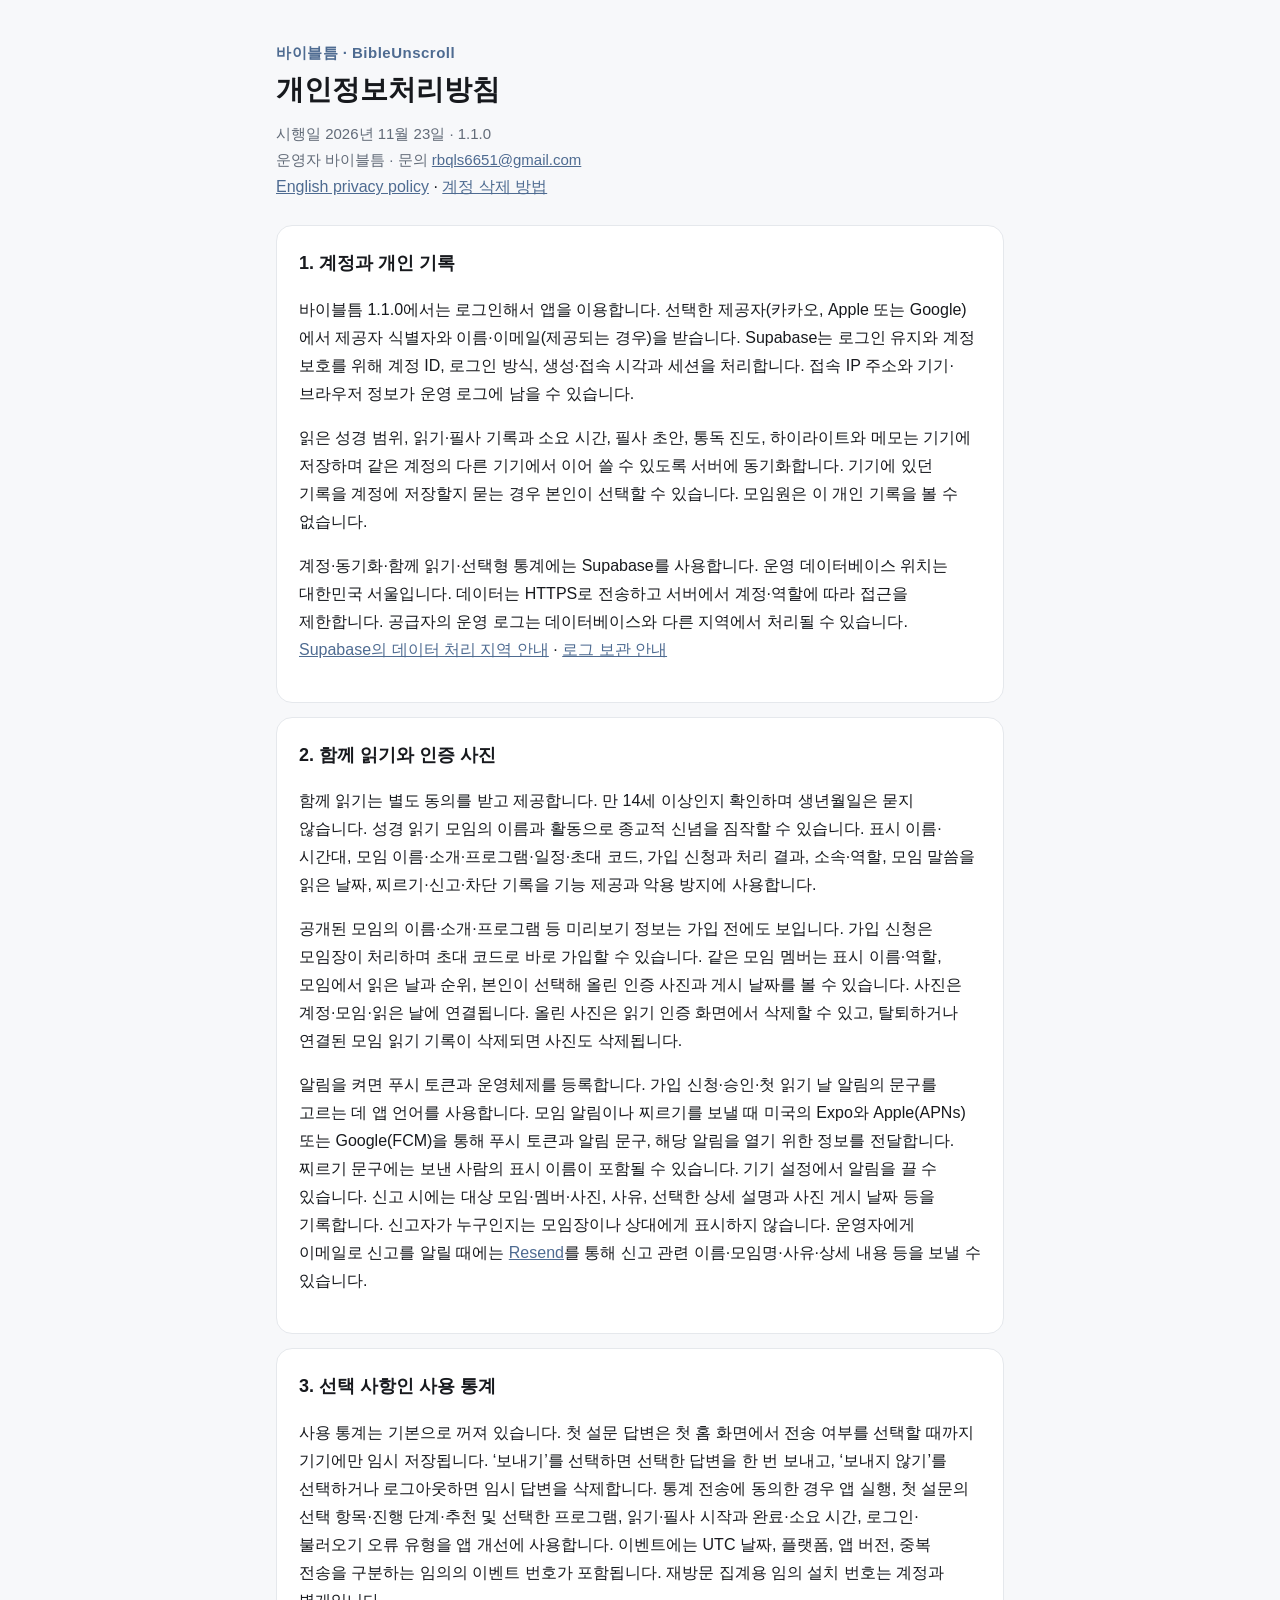
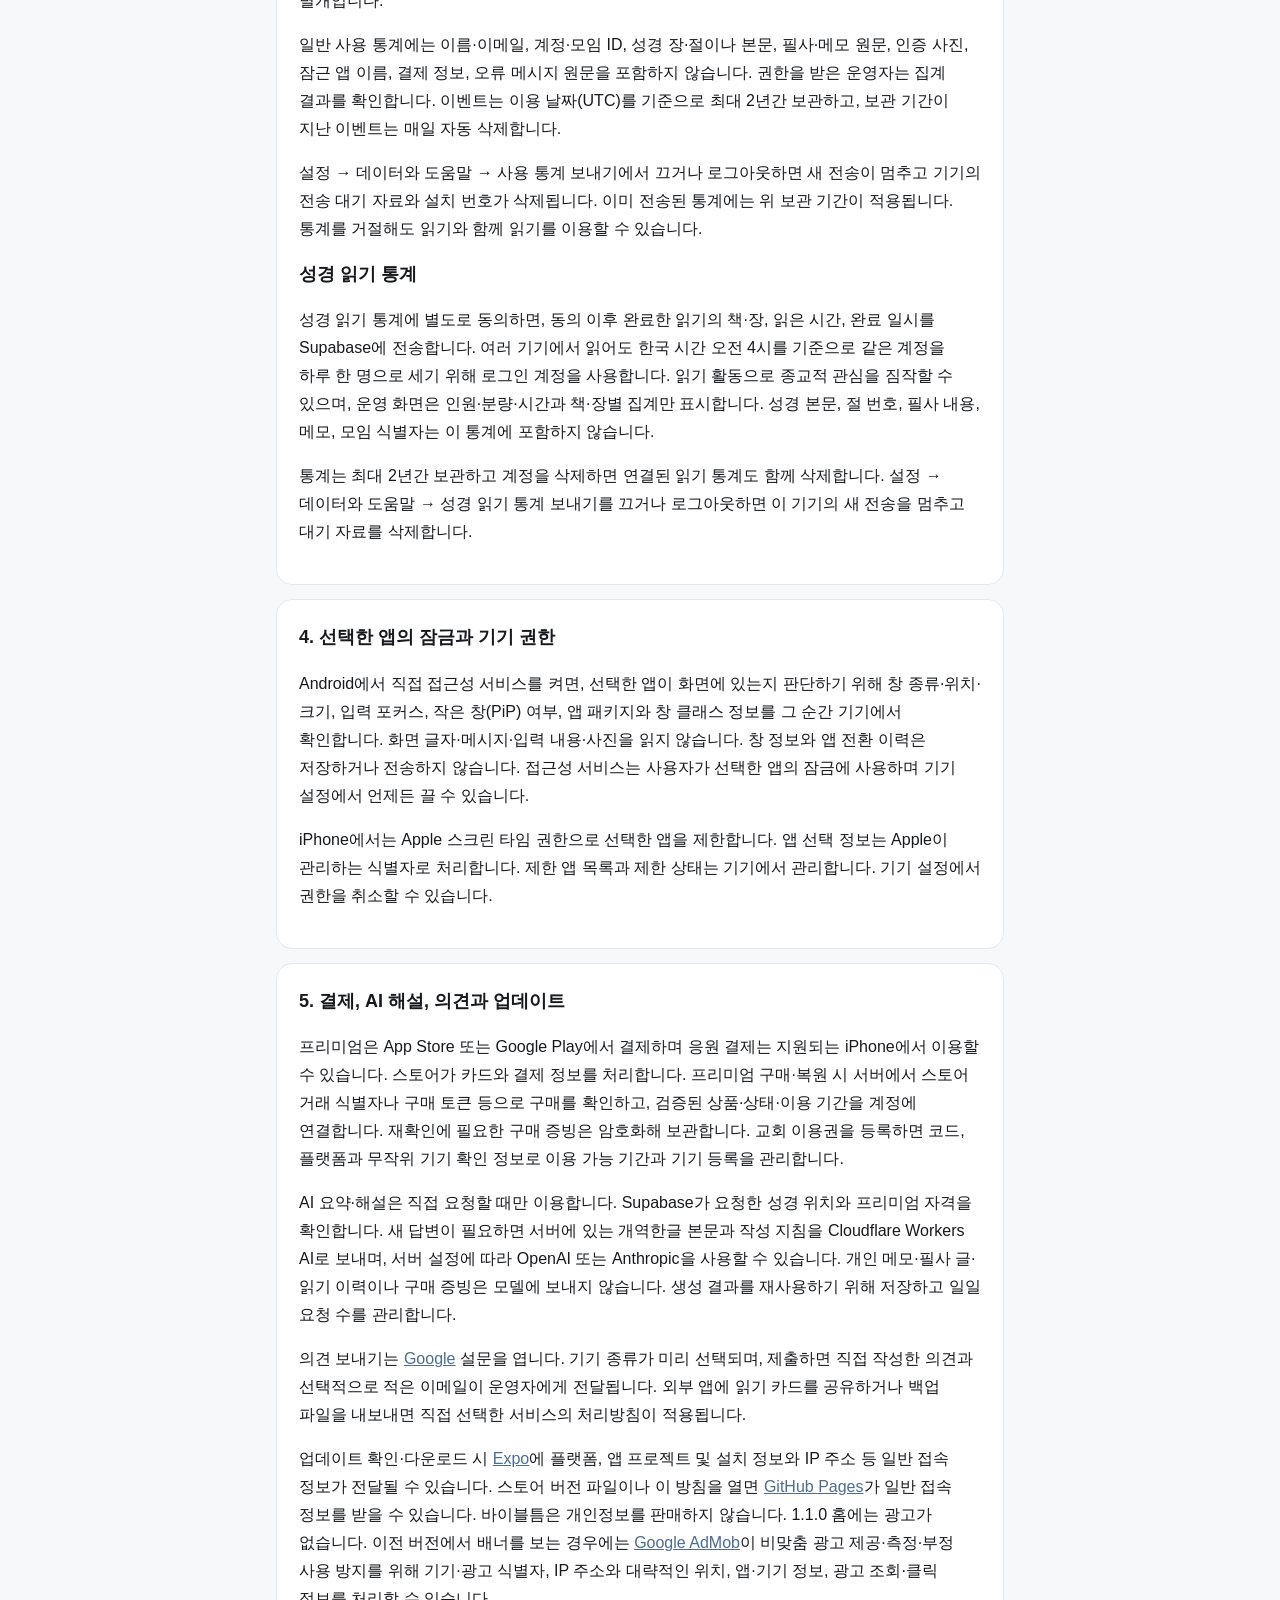
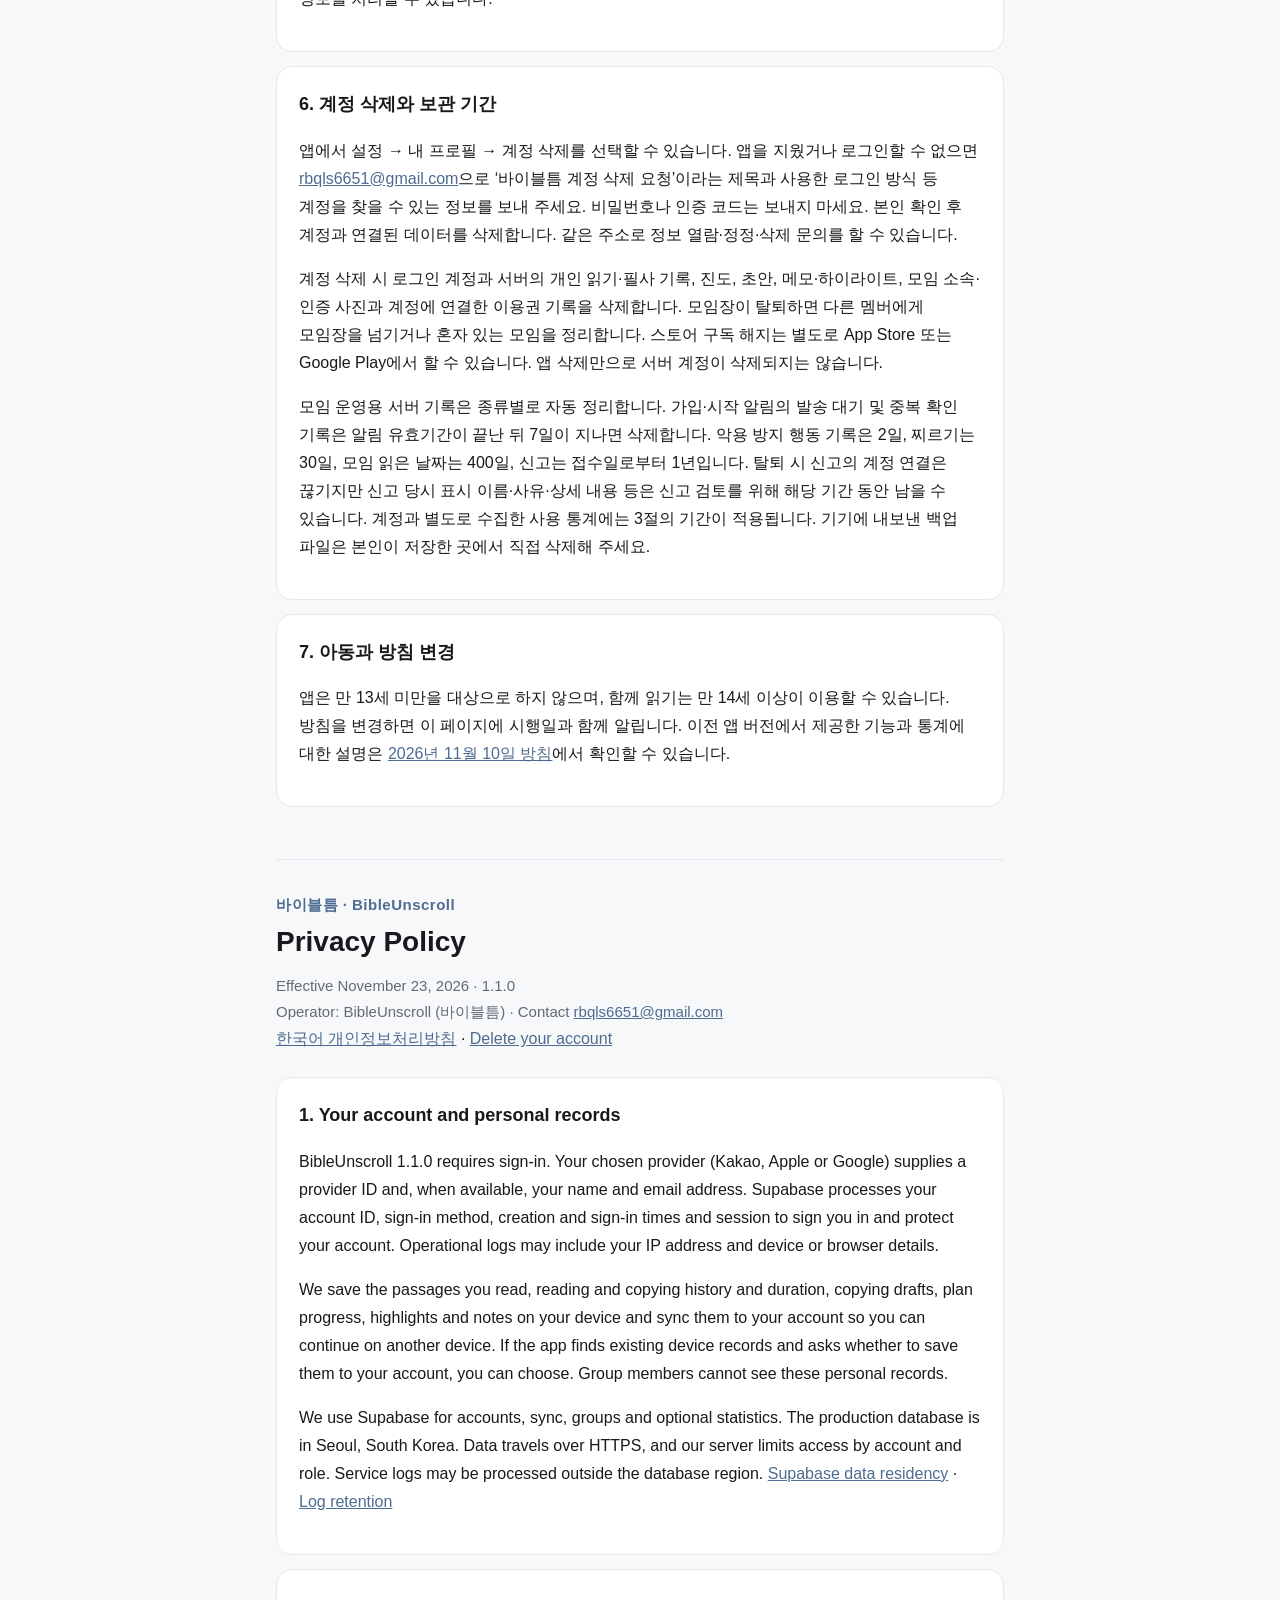
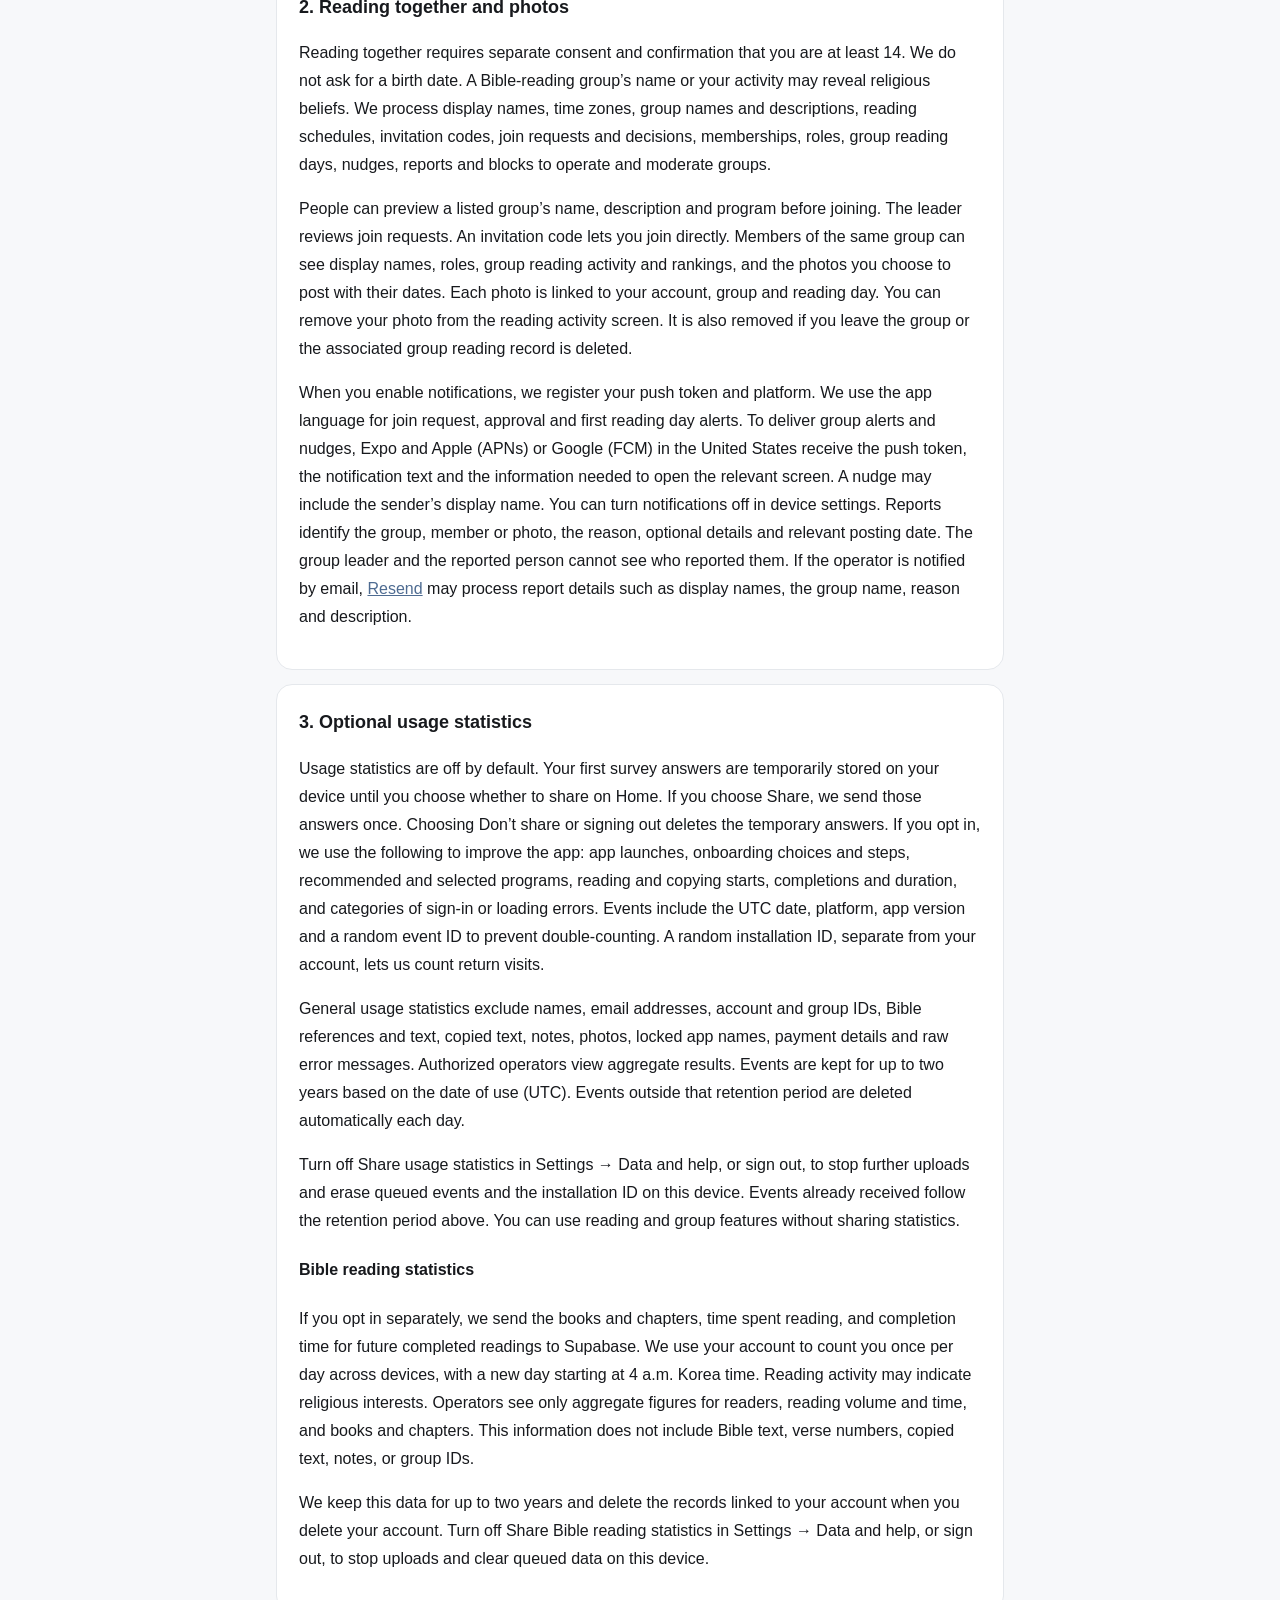
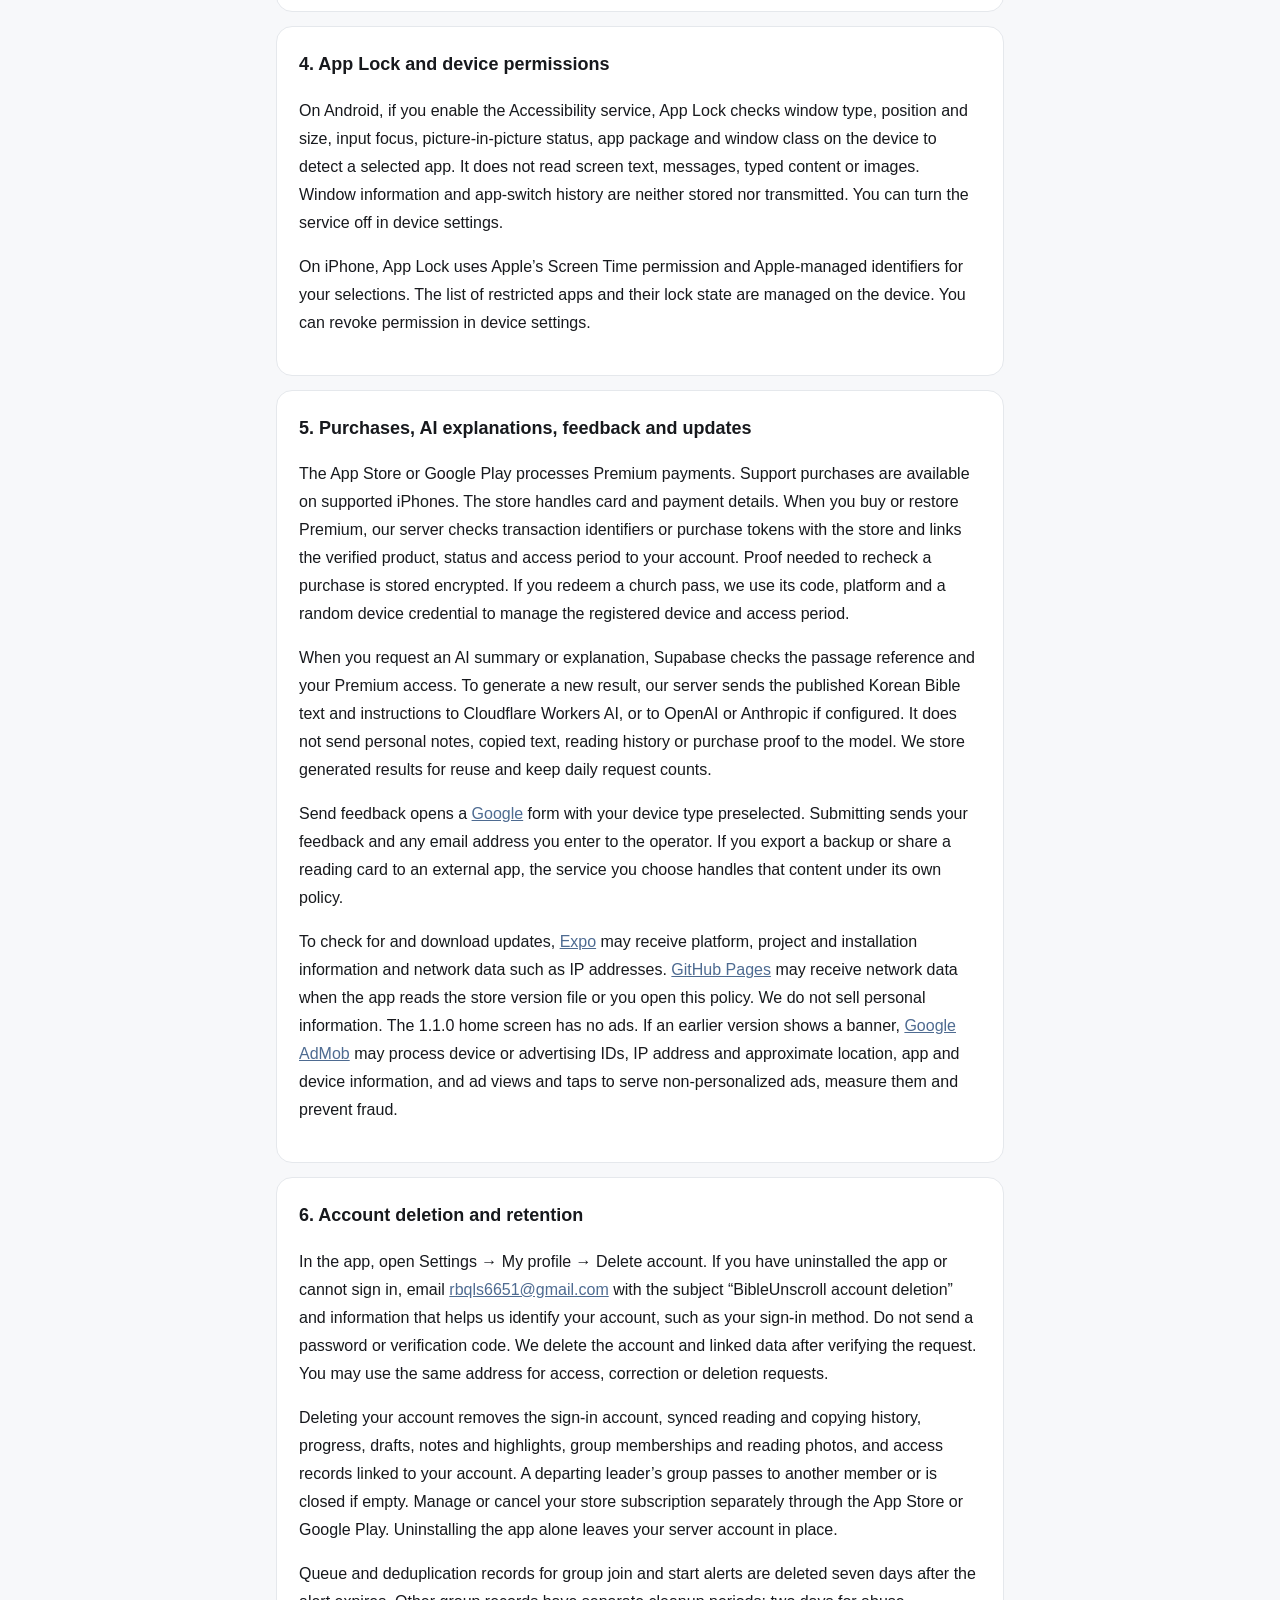
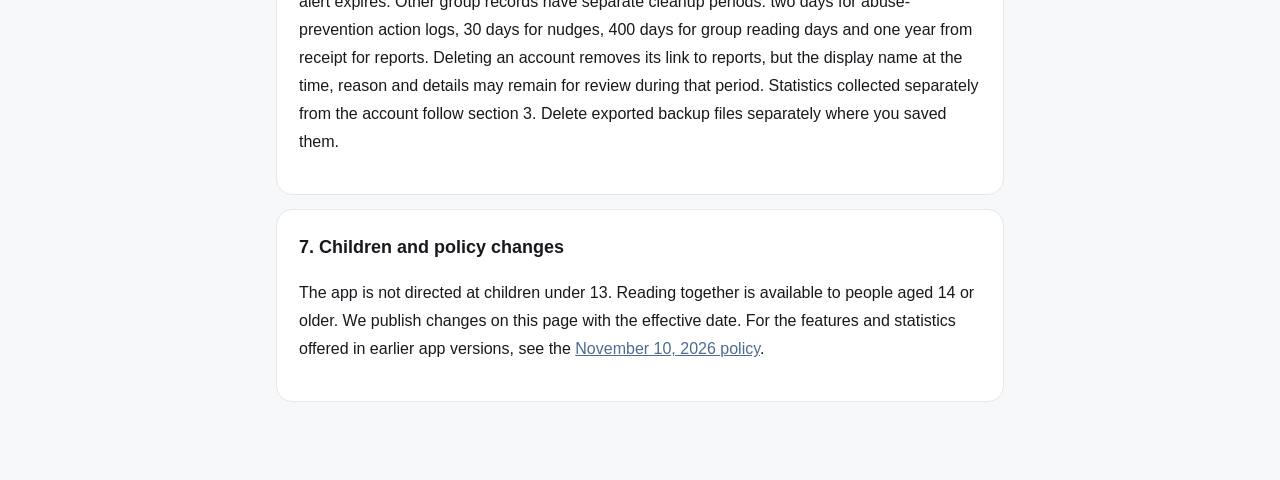
==== commit 291947b5: "공개 방침에 선택형 성경 읽기 통계 안내 추가" ====
--- a/index.html
+++ b/index.html
@@ -35,7 +35,7 @@
 <header>
 <div class="brand">바이블틈 · BibleUnscroll</div>
 <h1 class="policy-title">개인정보처리방침</h1>
-<div class="meta">시행일 2026년 11월 21일 · 1.1.0<br>운영자 바이블틈 · 문의 <a href="mailto:rbqls6651@gmail.com">rbqls6651@gmail.com</a></div>
+<div class="meta">시행일 2026년 11월 23일 · 1.1.0<br>운영자 바이블틈 · 문의 <a href="mailto:rbqls6651@gmail.com">rbqls6651@gmail.com</a></div>
 <nav><a href="#english" lang="en">English privacy policy</a> · <a href="#groups-delete">계정 삭제 방법</a></nav>
 </header>
 <section class="card">
@@ -52,9 +52,12 @@
 </section>
 <section class="card">
 <h2>3. 선택 사항인 사용 통계</h2>
-<p>사용 통계는 기본으로 꺼져 있습니다. 첫 설문 답변은 첫 홈 화면에서 전송 여부를 선택할 때까지 기기에만 임시 저장됩니다. ‘보내기’를 선택하면 선택한 답변을 한 번 보내고, ‘보내지 않기’를 선택하거나 로그아웃하면 임시 답변을 삭제합니다. 통계 전송에 동의한 경우 앱 실행, 첫 설문의 선택 항목·진행 단계·추천 및 선택한 프로그램, 읽기·필사 시작과 완료·소요 시간, 모임 둘러보기·미리보기·가입 신청·승인·가입, 로그인·불러오기 오류 유형을 앱 개선에 사용합니다. 이벤트에는 UTC 날짜, 플랫폼, 앱 버전, 중복 전송을 구분하는 임의의 이벤트 번호가 포함됩니다. 재방문 집계용 임의 설치 번호는 계정과 별개입니다.</p>
-<p>통계에는 이름·이메일, 계정·모임 ID, 성경 장·절이나 본문, 필사·메모 원문, 인증 사진, 잠근 앱 이름, 결제 정보, 오류 메시지 원문을 포함하지 않습니다. 권한을 받은 운영자는 집계 결과를 확인합니다. 이벤트는 이용 날짜(UTC)를 기준으로 최대 2년간 보관하고, 보관 기간이 지난 이벤트는 매일 자동 삭제합니다.</p>
+<p>사용 통계는 기본으로 꺼져 있습니다. 첫 설문 답변은 첫 홈 화면에서 전송 여부를 선택할 때까지 기기에만 임시 저장됩니다. ‘보내기’를 선택하면 선택한 답변을 한 번 보내고, ‘보내지 않기’를 선택하거나 로그아웃하면 임시 답변을 삭제합니다. 통계 전송에 동의한 경우 앱 실행, 첫 설문의 선택 항목·진행 단계·추천 및 선택한 프로그램, 읽기·필사 시작과 완료·소요 시간, 로그인·불러오기 오류 유형을 앱 개선에 사용합니다. 이벤트에는 UTC 날짜, 플랫폼, 앱 버전, 중복 전송을 구분하는 임의의 이벤트 번호가 포함됩니다. 재방문 집계용 임의 설치 번호는 계정과 별개입니다.</p>
+<p>일반 사용 통계에는 이름·이메일, 계정·모임 ID, 성경 장·절이나 본문, 필사·메모 원문, 인증 사진, 잠근 앱 이름, 결제 정보, 오류 메시지 원문을 포함하지 않습니다. 권한을 받은 운영자는 집계 결과를 확인합니다. 이벤트는 이용 날짜(UTC)를 기준으로 최대 2년간 보관하고, 보관 기간이 지난 이벤트는 매일 자동 삭제합니다.</p>
 <p>설정 → 데이터와 도움말 → 사용 통계 보내기에서 끄거나 로그아웃하면 새 전송이 멈추고 기기의 전송 대기 자료와 설치 번호가 삭제됩니다. 이미 전송된 통계에는 위 보관 기간이 적용됩니다. 통계를 거절해도 읽기와 함께 읽기를 이용할 수 있습니다.</p>
+<h3>성경 읽기 통계</h3>
+<p>성경 읽기 통계에 별도로 동의하면, 동의 이후 완료한 읽기의 책·장, 읽은 시간, 완료 일시를 Supabase에 전송합니다. 여러 기기에서 읽어도 한국 시간 오전 4시를 기준으로 같은 계정을 하루 한 명으로 세기 위해 로그인 계정을 사용합니다. 읽기 활동으로 종교적 관심을 짐작할 수 있으며, 운영 화면은 인원·분량·시간과 책·장별 집계만 표시합니다. 성경 본문, 절 번호, 필사 내용, 메모, 모임 식별자는 이 통계에 포함하지 않습니다.</p>
+<p>통계는 최대 2년간 보관하고 계정을 삭제하면 연결된 읽기 통계도 함께 삭제합니다. 설정 → 데이터와 도움말 → 성경 읽기 통계 보내기를 끄거나 로그아웃하면 이 기기의 새 전송을 멈추고 대기 자료를 삭제합니다.</p>
 </section>
 <section class="card">
 <h2>4. 선택한 앱의 잠금과 기기 권한</h2>
@@ -83,7 +86,7 @@
 <header>
 <div class="brand">바이블틈 · BibleUnscroll</div>
 <h2 class="policy-title">Privacy Policy</h2>
-<div class="meta">Effective November 21, 2026 · 1.1.0<br>Operator: BibleUnscroll (바이블틈) · Contact <a href="mailto:rbqls6651@gmail.com">rbqls6651@gmail.com</a></div>
+<div class="meta">Effective November 23, 2026 · 1.1.0<br>Operator: BibleUnscroll (바이블틈) · Contact <a href="mailto:rbqls6651@gmail.com">rbqls6651@gmail.com</a></div>
 <nav><a href="#korean" lang="ko">한국어 개인정보처리방침</a> · <a href="#delete-account">Delete your account</a></nav>
 </header>
 <section class="card">
@@ -100,9 +103,12 @@
 </section>
 <section class="card">
 <h3>3. Optional usage statistics</h3>
-<p>Usage statistics are off by default. Your first survey answers are temporarily stored on your device until you choose whether to share on Home. If you choose Share, we send those answers once. Choosing Don’t share or signing out deletes the temporary answers. If you opt in, we use the following to improve the app: app launches, onboarding choices and steps, recommended and selected programs, reading and copying starts, completions and duration, group browsing, previews, join requests, approvals and joins, and categories of sign-in or loading errors. Events include the UTC date, platform, app version and a random event ID to prevent double-counting. A random installation ID, separate from your account, lets us count return visits.</p>
-<p>Statistics exclude names, email addresses, account and group IDs, Bible references and text, copied text, notes, photos, locked app names, payment details and raw error messages. Authorized operators view aggregate results. Events are kept for up to two years based on the date of use (UTC). Events outside that retention period are deleted automatically each day.</p>
+<p>Usage statistics are off by default. Your first survey answers are temporarily stored on your device until you choose whether to share on Home. If you choose Share, we send those answers once. Choosing Don’t share or signing out deletes the temporary answers. If you opt in, we use the following to improve the app: app launches, onboarding choices and steps, recommended and selected programs, reading and copying starts, completions and duration, and categories of sign-in or loading errors. Events include the UTC date, platform, app version and a random event ID to prevent double-counting. A random installation ID, separate from your account, lets us count return visits.</p>
+<p>General usage statistics exclude names, email addresses, account and group IDs, Bible references and text, copied text, notes, photos, locked app names, payment details and raw error messages. Authorized operators view aggregate results. Events are kept for up to two years based on the date of use (UTC). Events outside that retention period are deleted automatically each day.</p>
 <p>Turn off Share usage statistics in Settings → Data and help, or sign out, to stop further uploads and erase queued events and the installation ID on this device. Events already received follow the retention period above. You can use reading and group features without sharing statistics.</p>
+<h4>Bible reading statistics</h4>
+<p>If you opt in separately, we send the books and chapters, time spent reading, and completion time for future completed readings to Supabase. We use your account to count you once per day across devices, with a new day starting at 4 a.m. Korea time. Reading activity may indicate religious interests. Operators see only aggregate figures for readers, reading volume and time, and books and chapters. This information does not include Bible text, verse numbers, copied text, notes, or group IDs.</p>
+<p>We keep this data for up to two years and delete the records linked to your account when you delete your account. Turn off Share Bible reading statistics in Settings → Data and help, or sign out, to stop uploads and clear queued data on this device.</p>
 </section>
 <section class="card">
 <h3>4. App Lock and device permissions</h3>
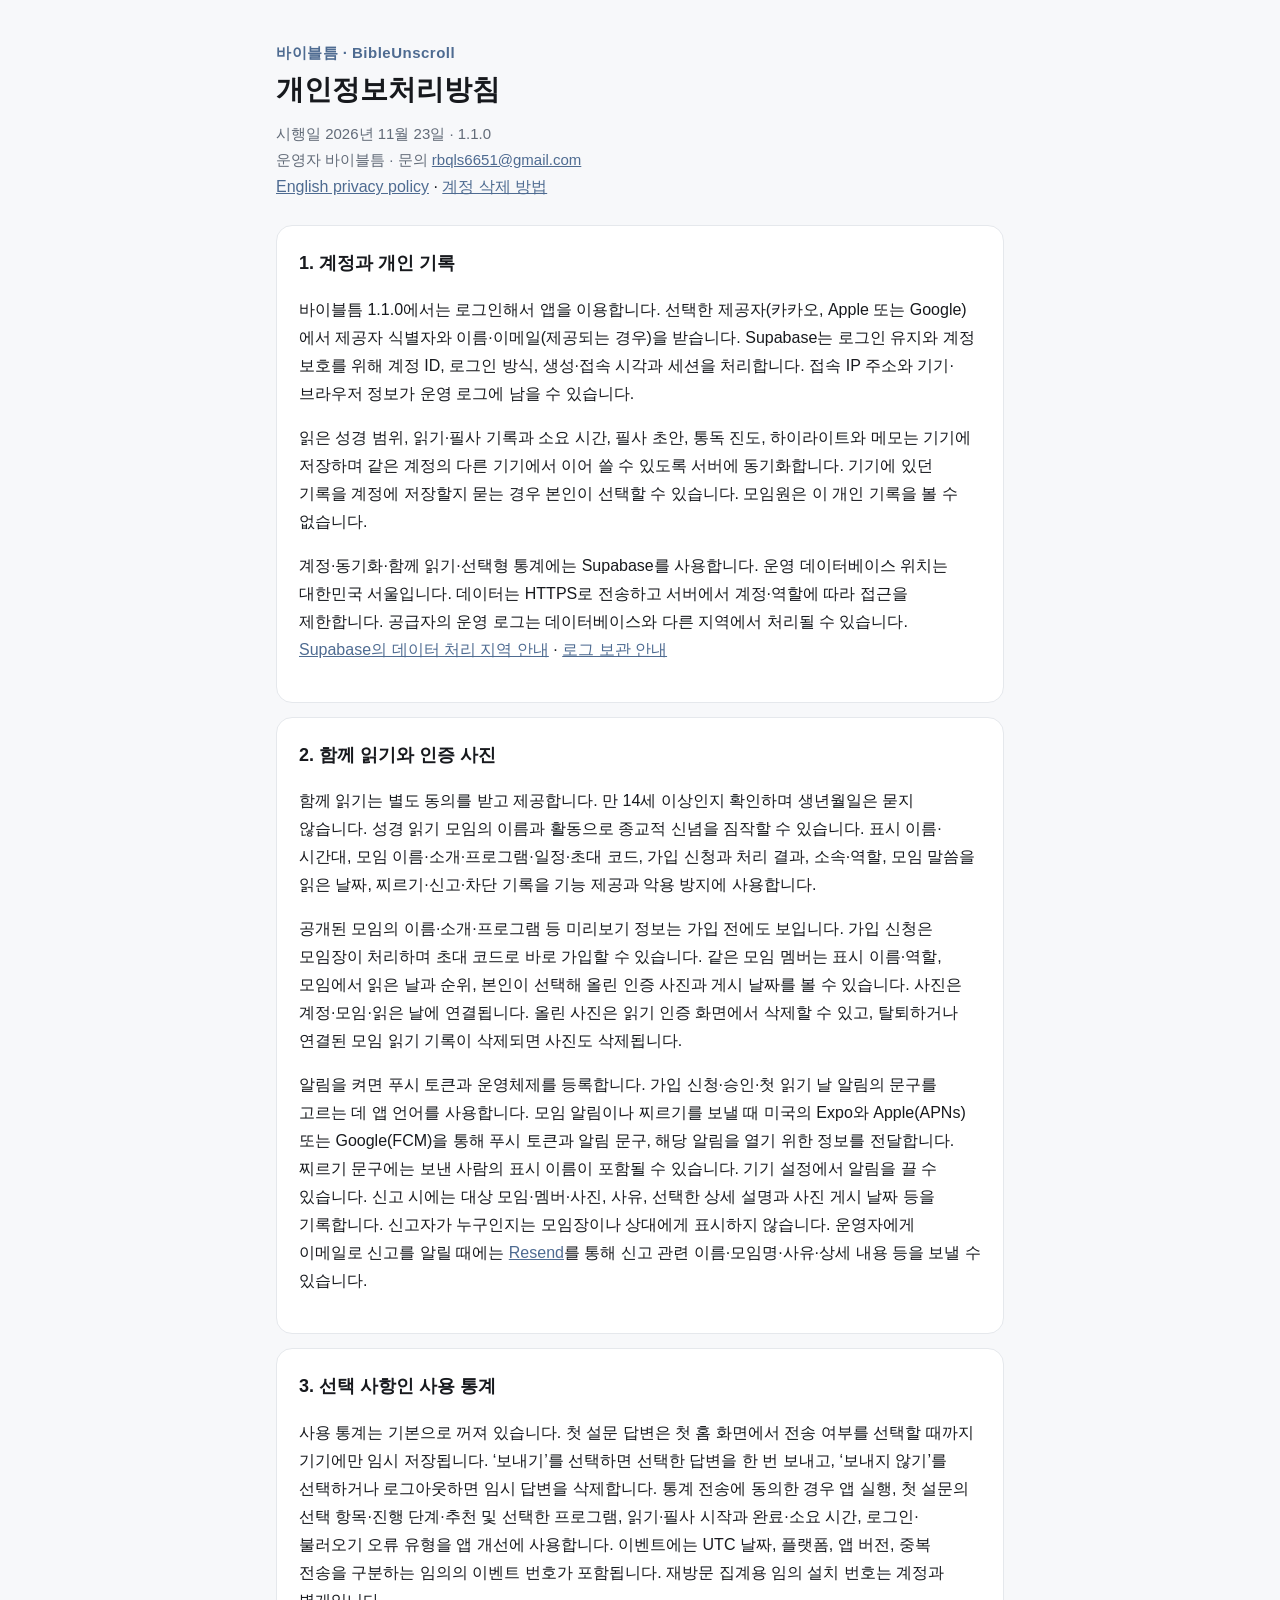
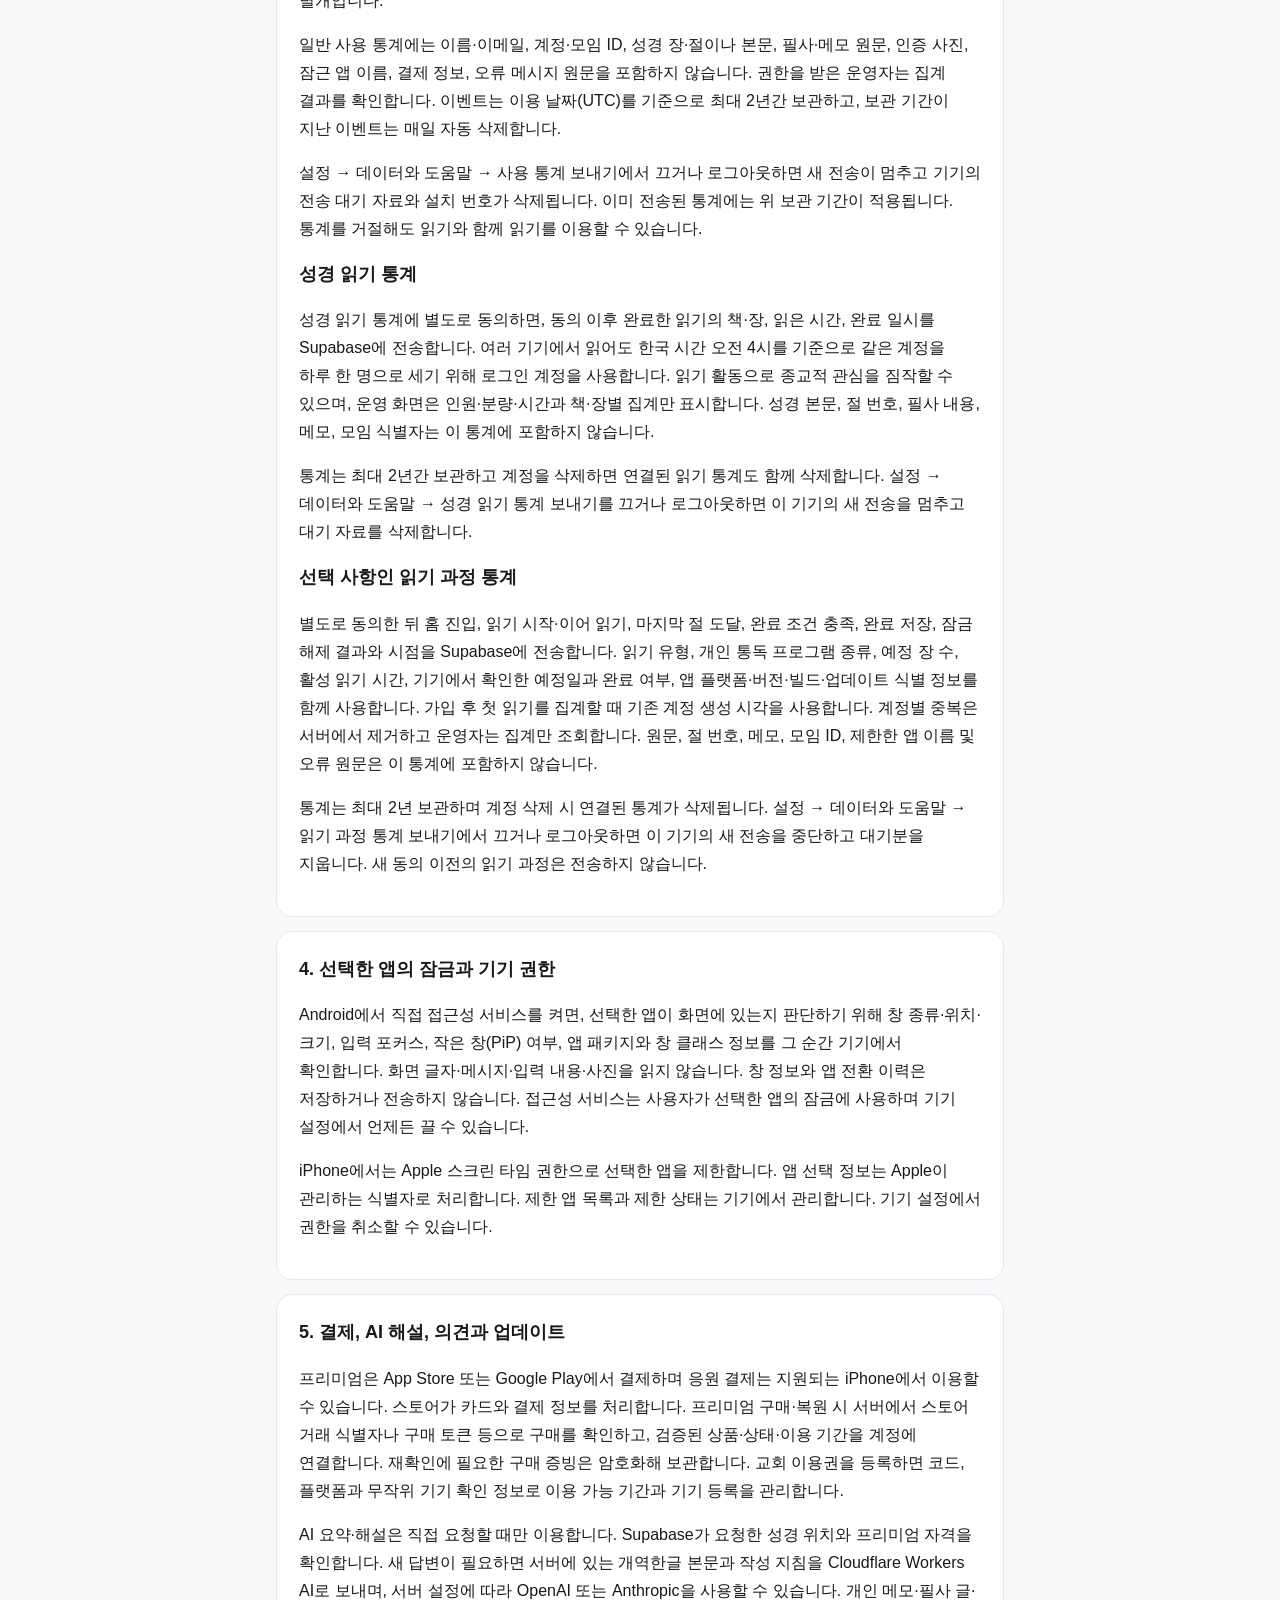
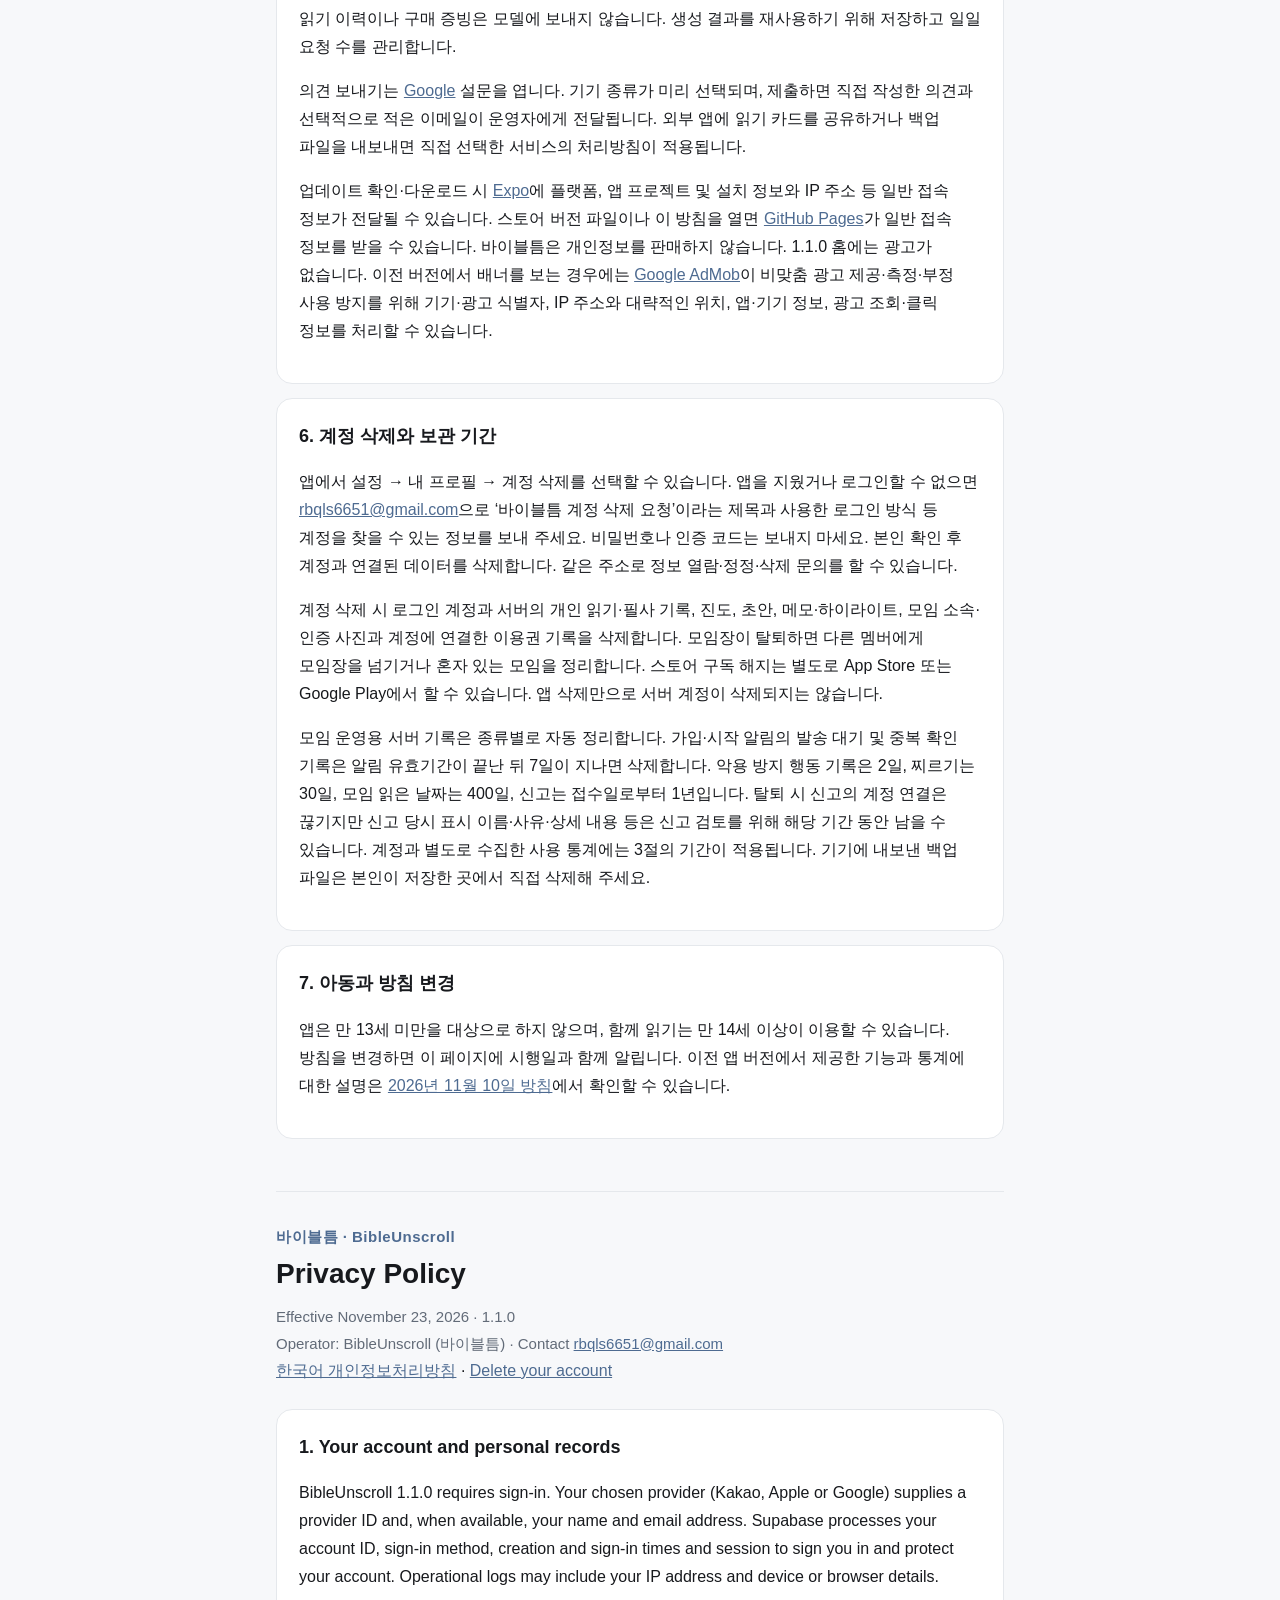
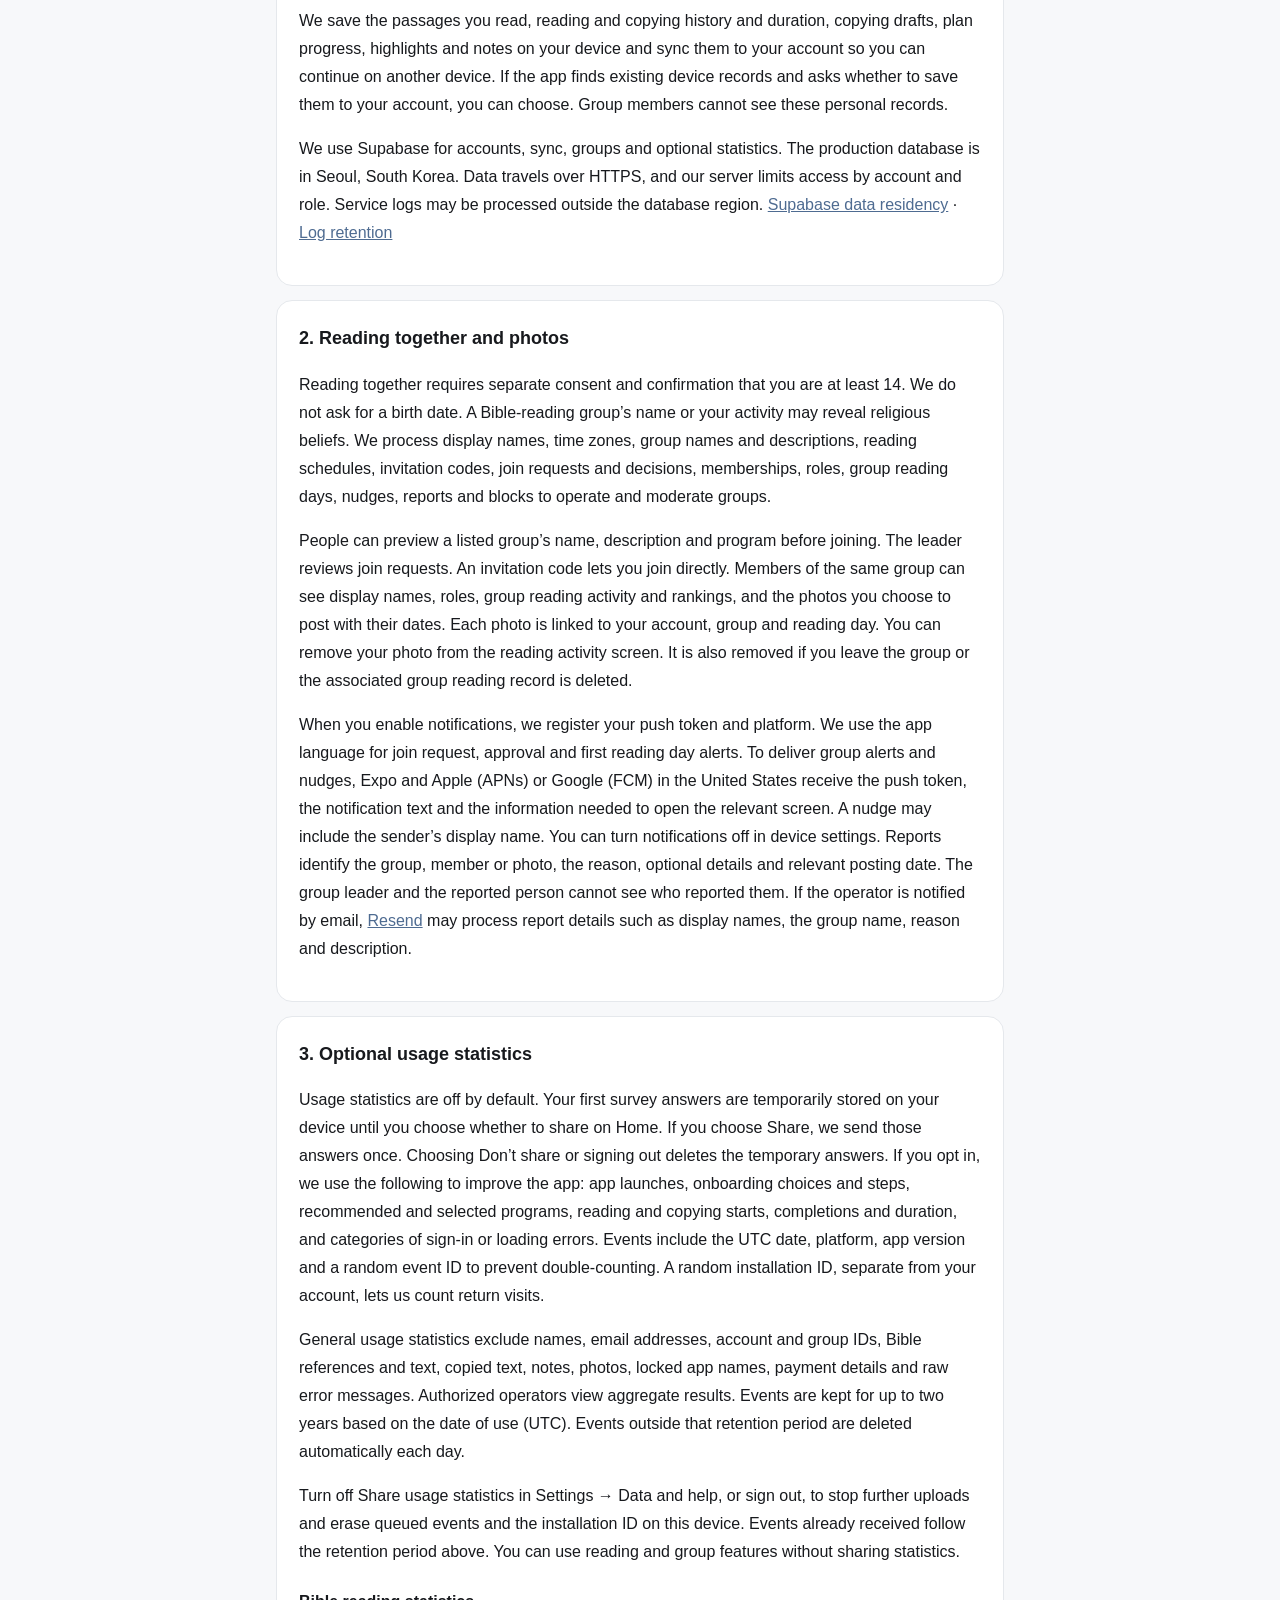
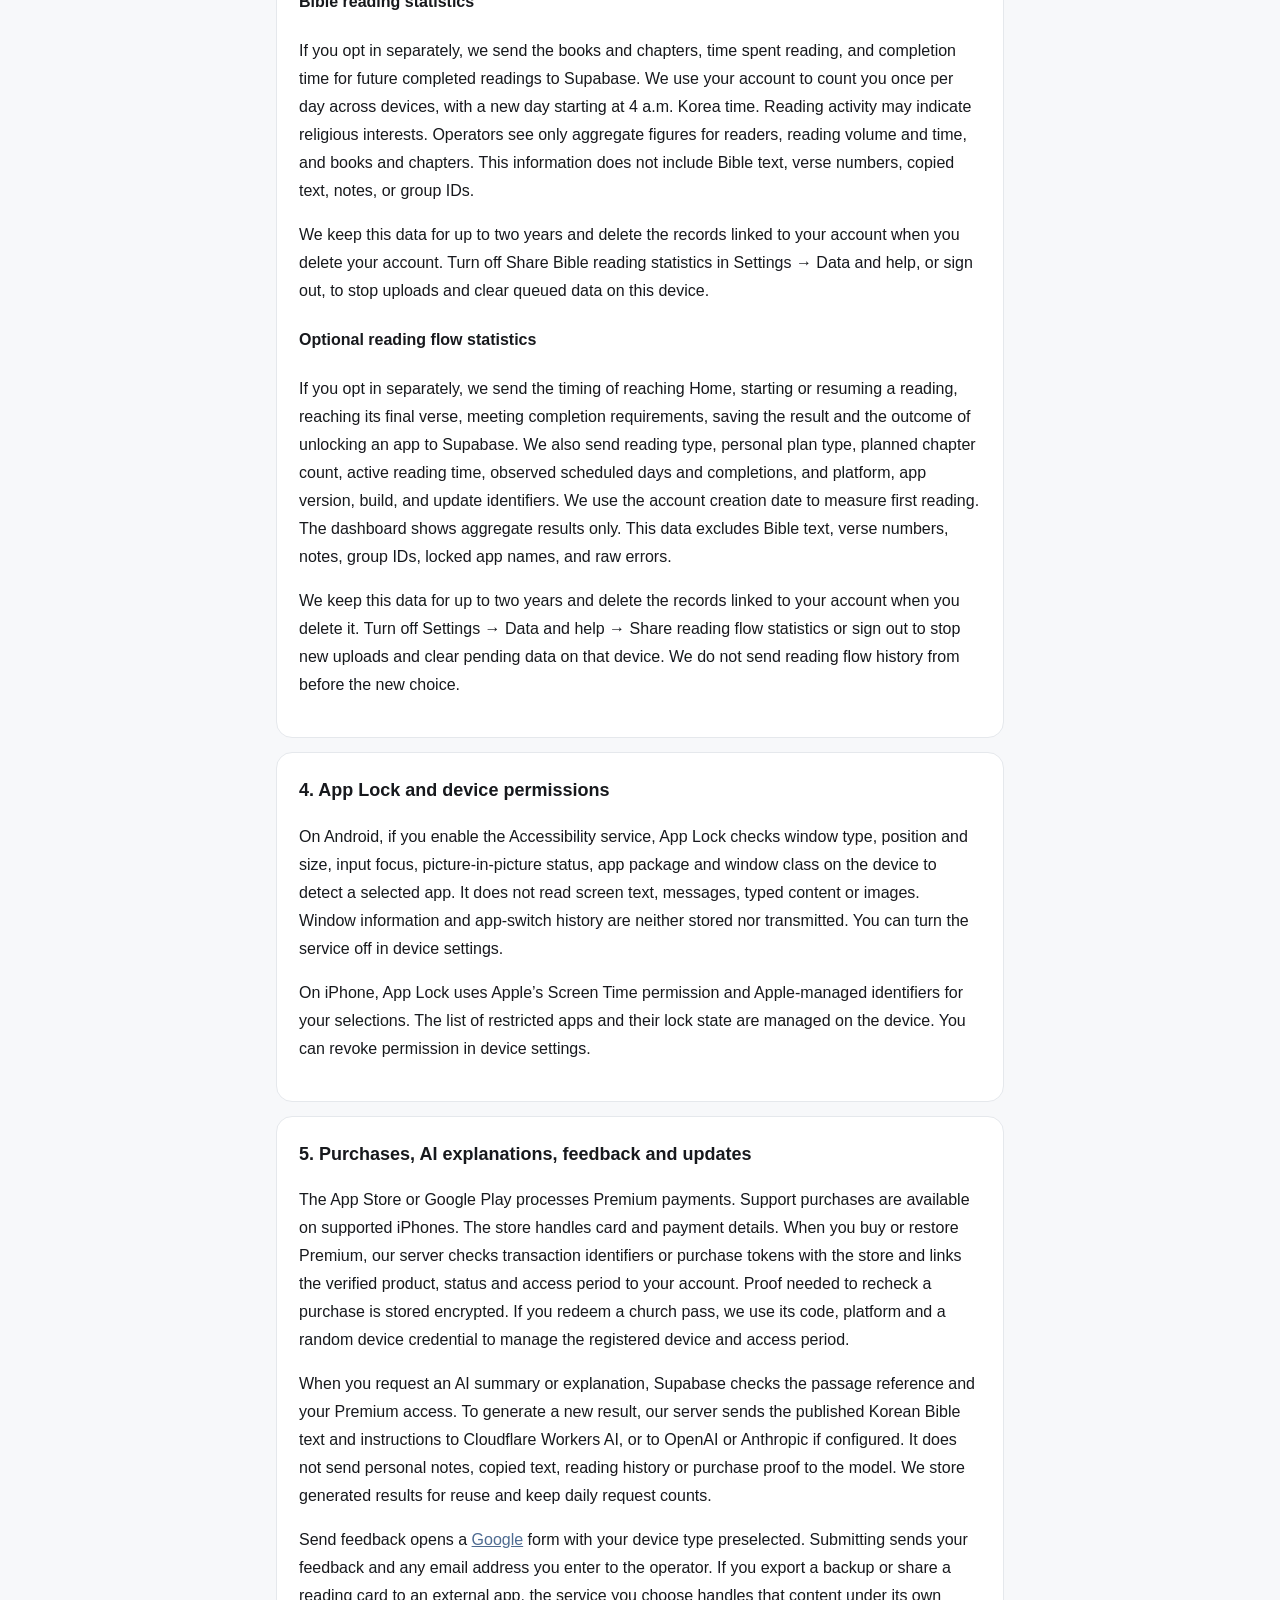
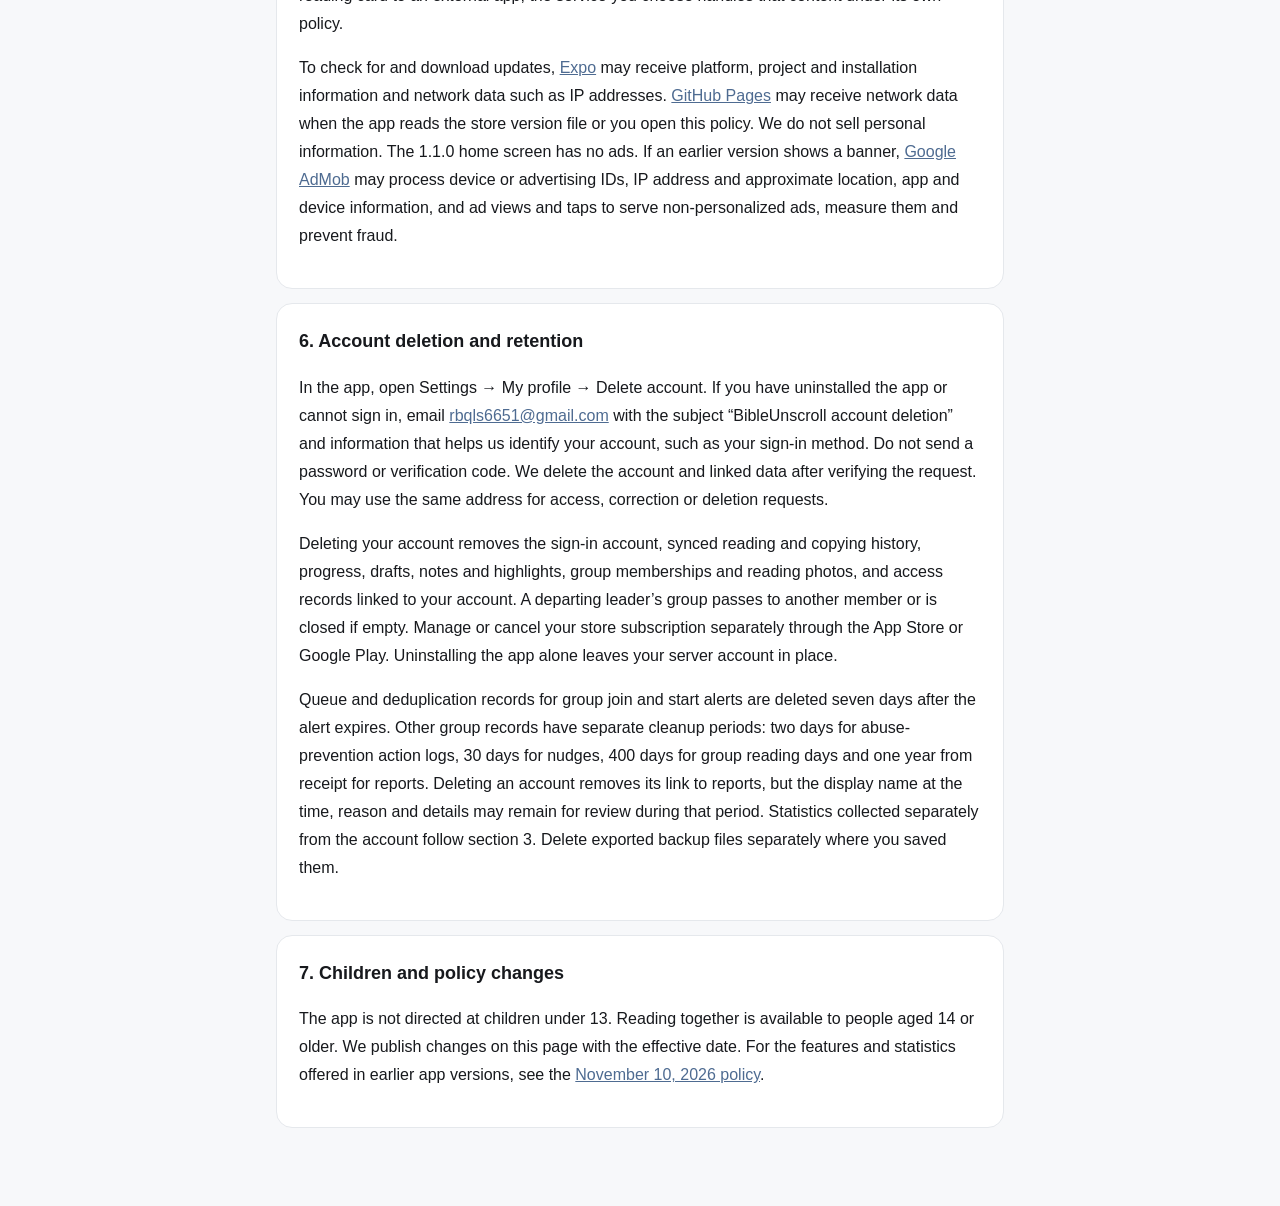
==== commit 3b7c64f3: "선택 사항인 읽기 과정 통계 공개 방침에 추가" ====
--- a/index.html
+++ b/index.html
@@ -58,6 +58,9 @@
 <h3>성경 읽기 통계</h3>
 <p>성경 읽기 통계에 별도로 동의하면, 동의 이후 완료한 읽기의 책·장, 읽은 시간, 완료 일시를 Supabase에 전송합니다. 여러 기기에서 읽어도 한국 시간 오전 4시를 기준으로 같은 계정을 하루 한 명으로 세기 위해 로그인 계정을 사용합니다. 읽기 활동으로 종교적 관심을 짐작할 수 있으며, 운영 화면은 인원·분량·시간과 책·장별 집계만 표시합니다. 성경 본문, 절 번호, 필사 내용, 메모, 모임 식별자는 이 통계에 포함하지 않습니다.</p>
 <p>통계는 최대 2년간 보관하고 계정을 삭제하면 연결된 읽기 통계도 함께 삭제합니다. 설정 → 데이터와 도움말 → 성경 읽기 통계 보내기를 끄거나 로그아웃하면 이 기기의 새 전송을 멈추고 대기 자료를 삭제합니다.</p>
+<h3>선택 사항인 읽기 과정 통계</h3>
+<p>별도로 동의한 뒤 홈 진입, 읽기 시작·이어 읽기, 마지막 절 도달, 완료 조건 충족, 완료 저장, 잠금 해제 결과와 시점을 Supabase에 전송합니다. 읽기 유형, 개인 통독 프로그램 종류, 예정 장 수, 활성 읽기 시간, 기기에서 확인한 예정일과 완료 여부, 앱 플랫폼·버전·빌드·업데이트 식별 정보를 함께 사용합니다. 가입 후 첫 읽기를 집계할 때 기존 계정 생성 시각을 사용합니다. 계정별 중복은 서버에서 제거하고 운영자는 집계만 조회합니다. 원문, 절 번호, 메모, 모임 ID, 제한한 앱 이름 및 오류 원문은 이 통계에 포함하지 않습니다.</p>
+<p>통계는 최대 2년 보관하며 계정 삭제 시 연결된 통계가 삭제됩니다. 설정 → 데이터와 도움말 → 읽기 과정 통계 보내기에서 끄거나 로그아웃하면 이 기기의 새 전송을 중단하고 대기분을 지웁니다. 새 동의 이전의 읽기 과정은 전송하지 않습니다.</p>
 </section>
 <section class="card">
 <h2>4. 선택한 앱의 잠금과 기기 권한</h2>
@@ -109,6 +112,9 @@
 <h4>Bible reading statistics</h4>
 <p>If you opt in separately, we send the books and chapters, time spent reading, and completion time for future completed readings to Supabase. We use your account to count you once per day across devices, with a new day starting at 4 a.m. Korea time. Reading activity may indicate religious interests. Operators see only aggregate figures for readers, reading volume and time, and books and chapters. This information does not include Bible text, verse numbers, copied text, notes, or group IDs.</p>
 <p>We keep this data for up to two years and delete the records linked to your account when you delete your account. Turn off Share Bible reading statistics in Settings → Data and help, or sign out, to stop uploads and clear queued data on this device.</p>
+<h4>Optional reading flow statistics</h4>
+<p>If you opt in separately, we send the timing of reaching Home, starting or resuming a reading, reaching its final verse, meeting completion requirements, saving the result and the outcome of unlocking an app to Supabase. We also send reading type, personal plan type, planned chapter count, active reading time, observed scheduled days and completions, and platform, app version, build, and update identifiers. We use the account creation date to measure first reading. The dashboard shows aggregate results only. This data excludes Bible text, verse numbers, notes, group IDs, locked app names, and raw errors.</p>
+<p>We keep this data for up to two years and delete the records linked to your account when you delete it. Turn off Settings → Data and help → Share reading flow statistics or sign out to stop new uploads and clear pending data on that device. We do not send reading flow history from before the new choice.</p>
 </section>
 <section class="card">
 <h3>4. App Lock and device permissions</h3>
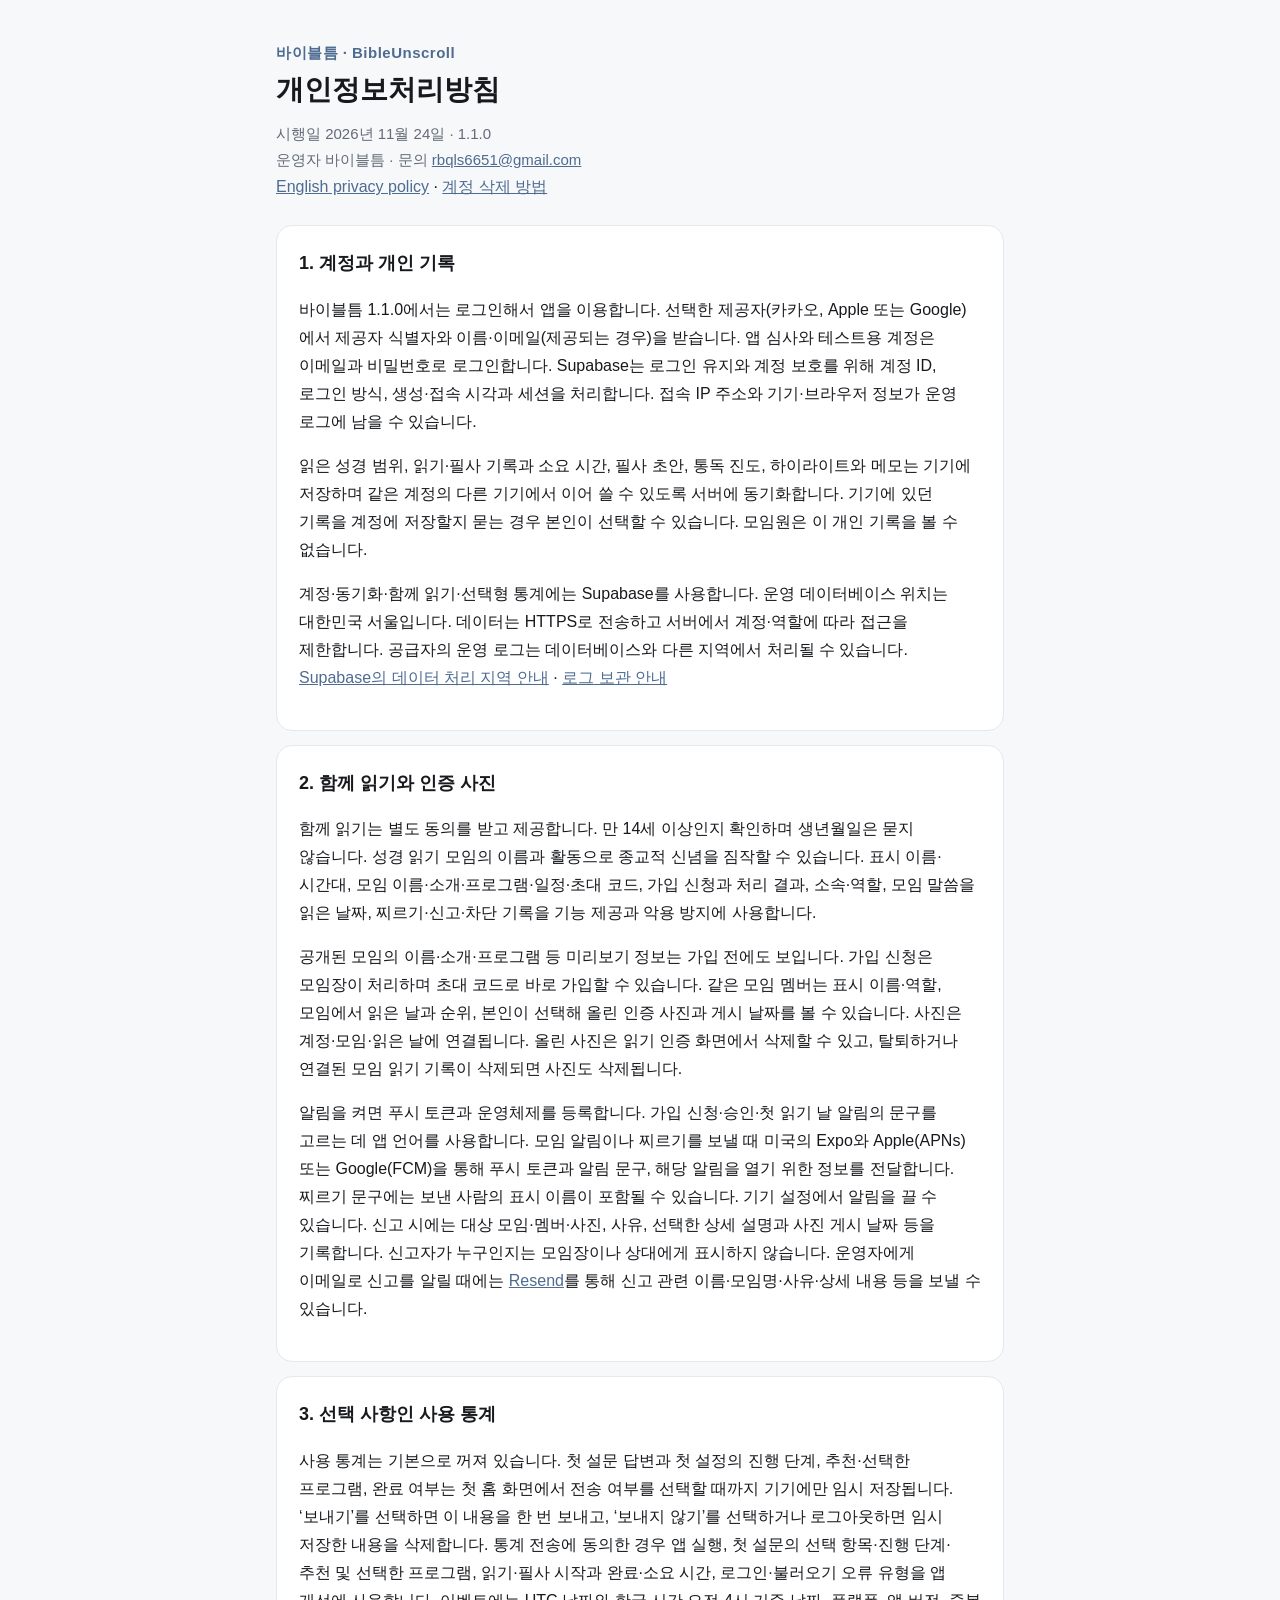
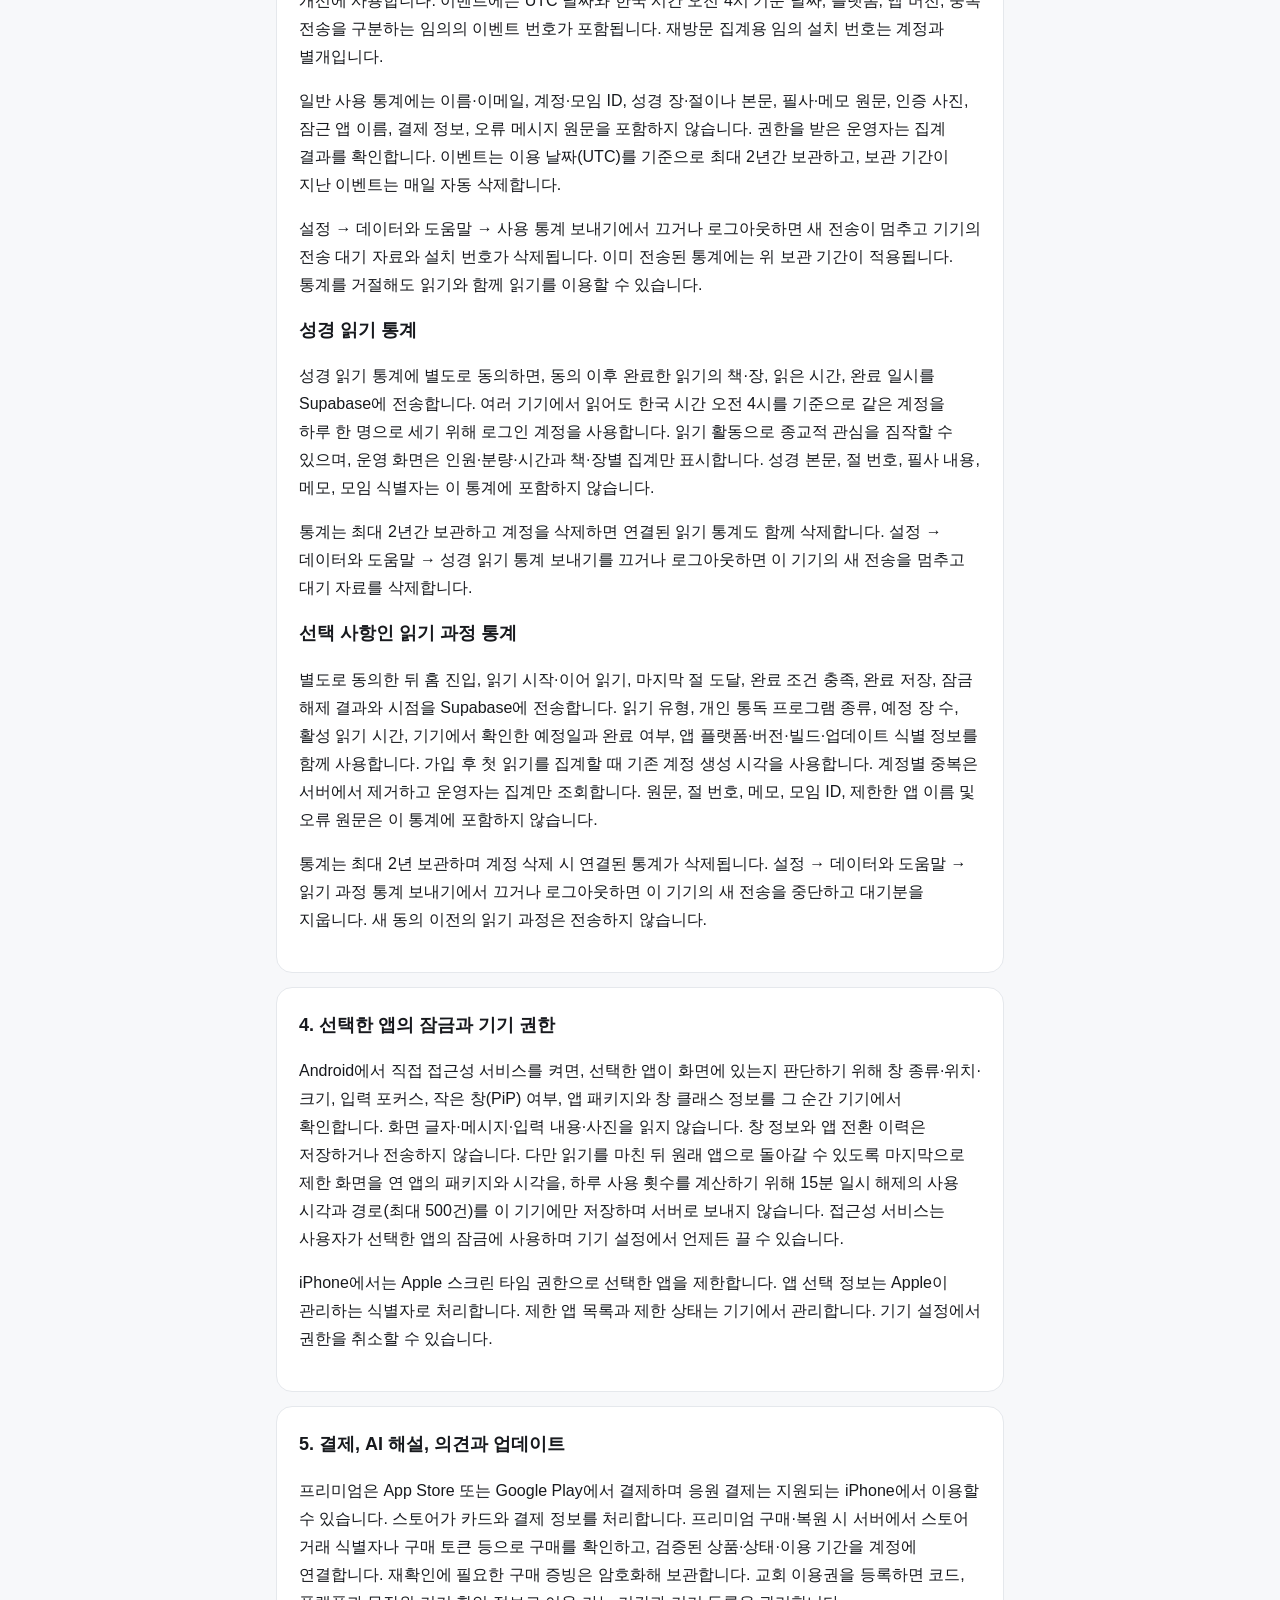
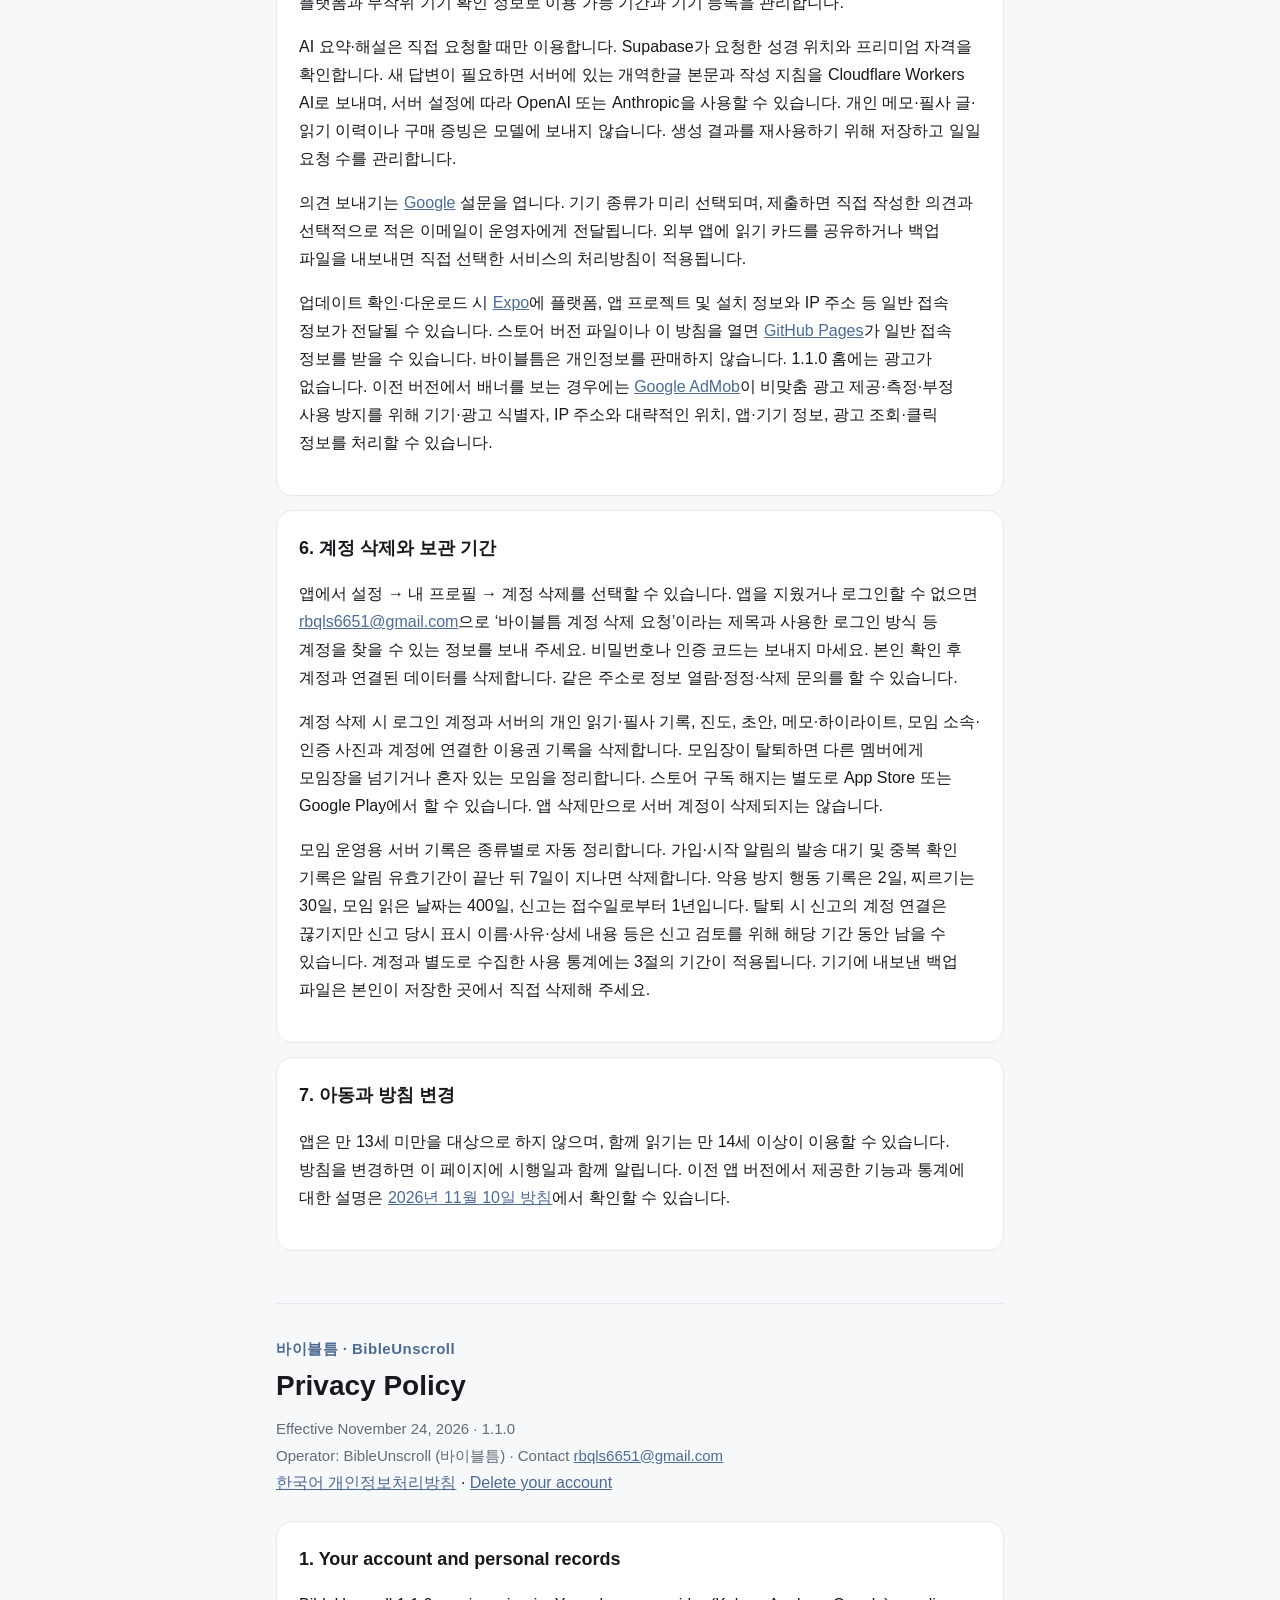
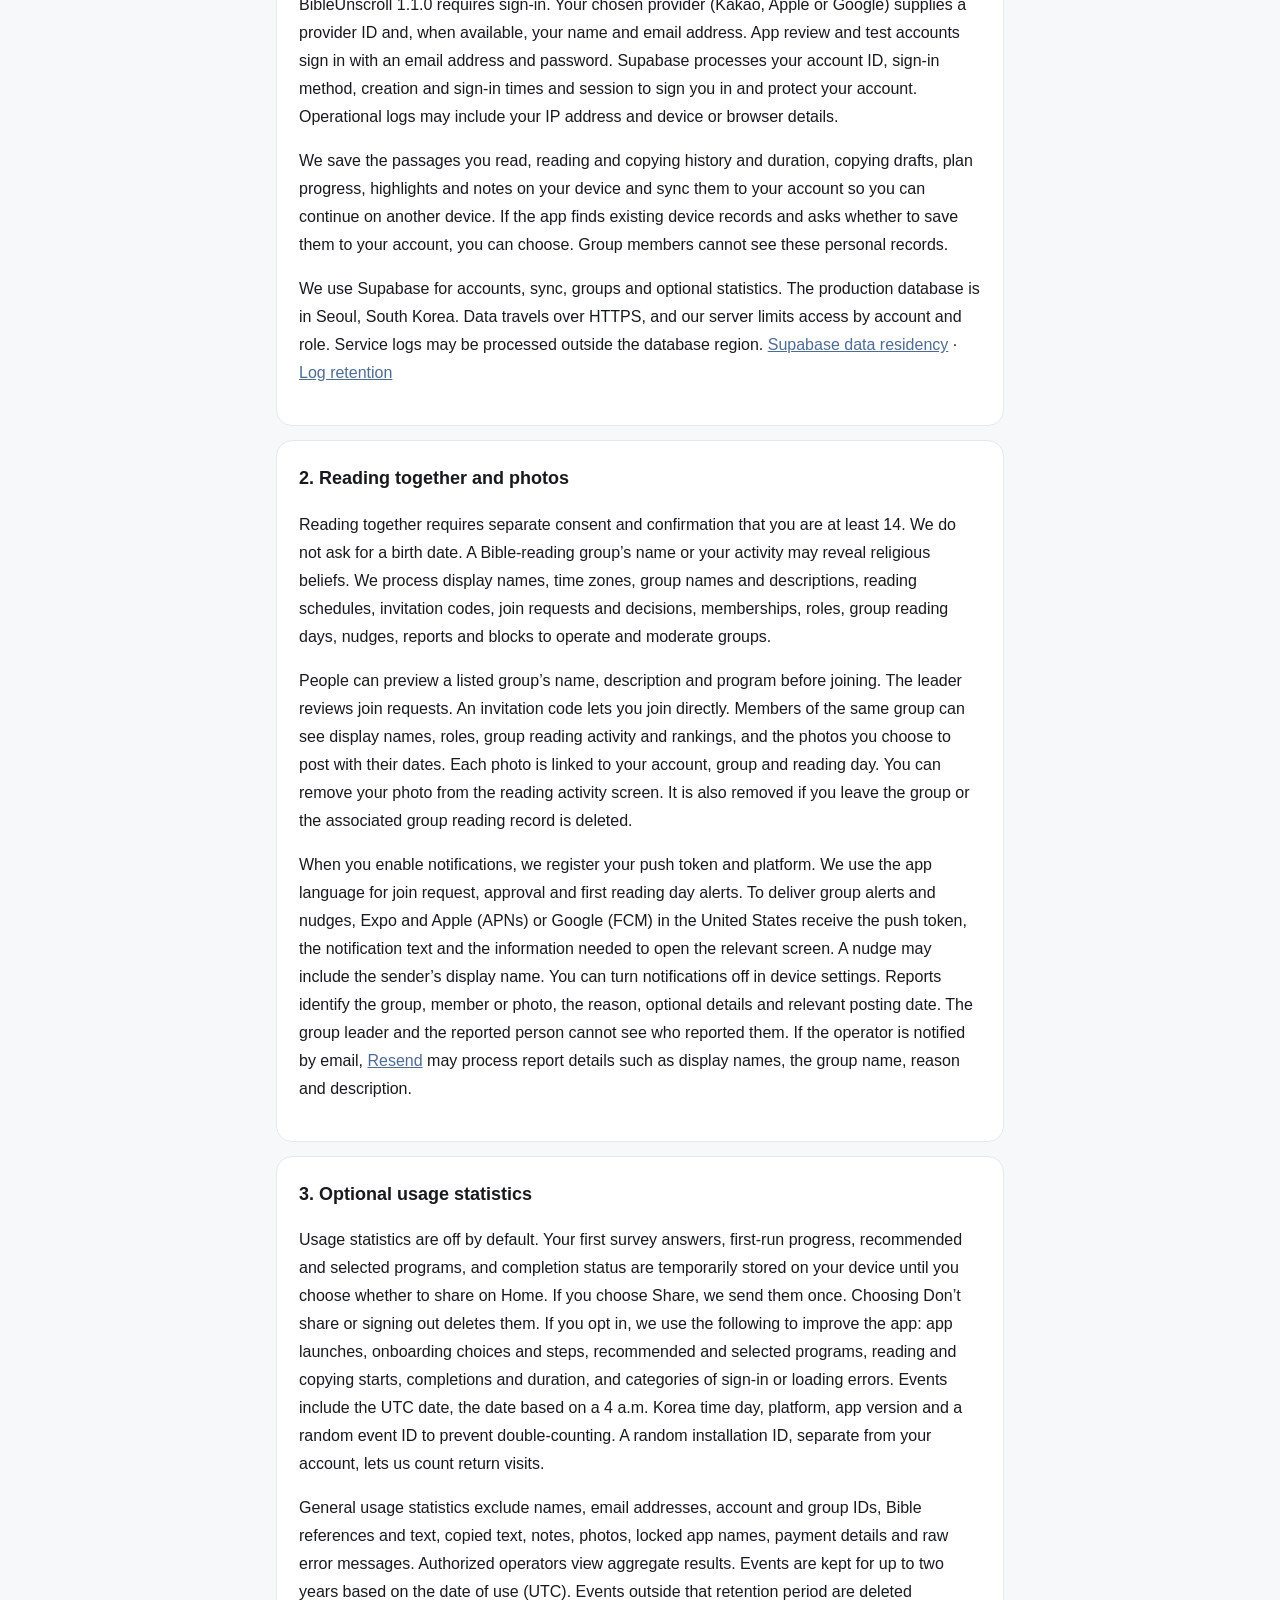
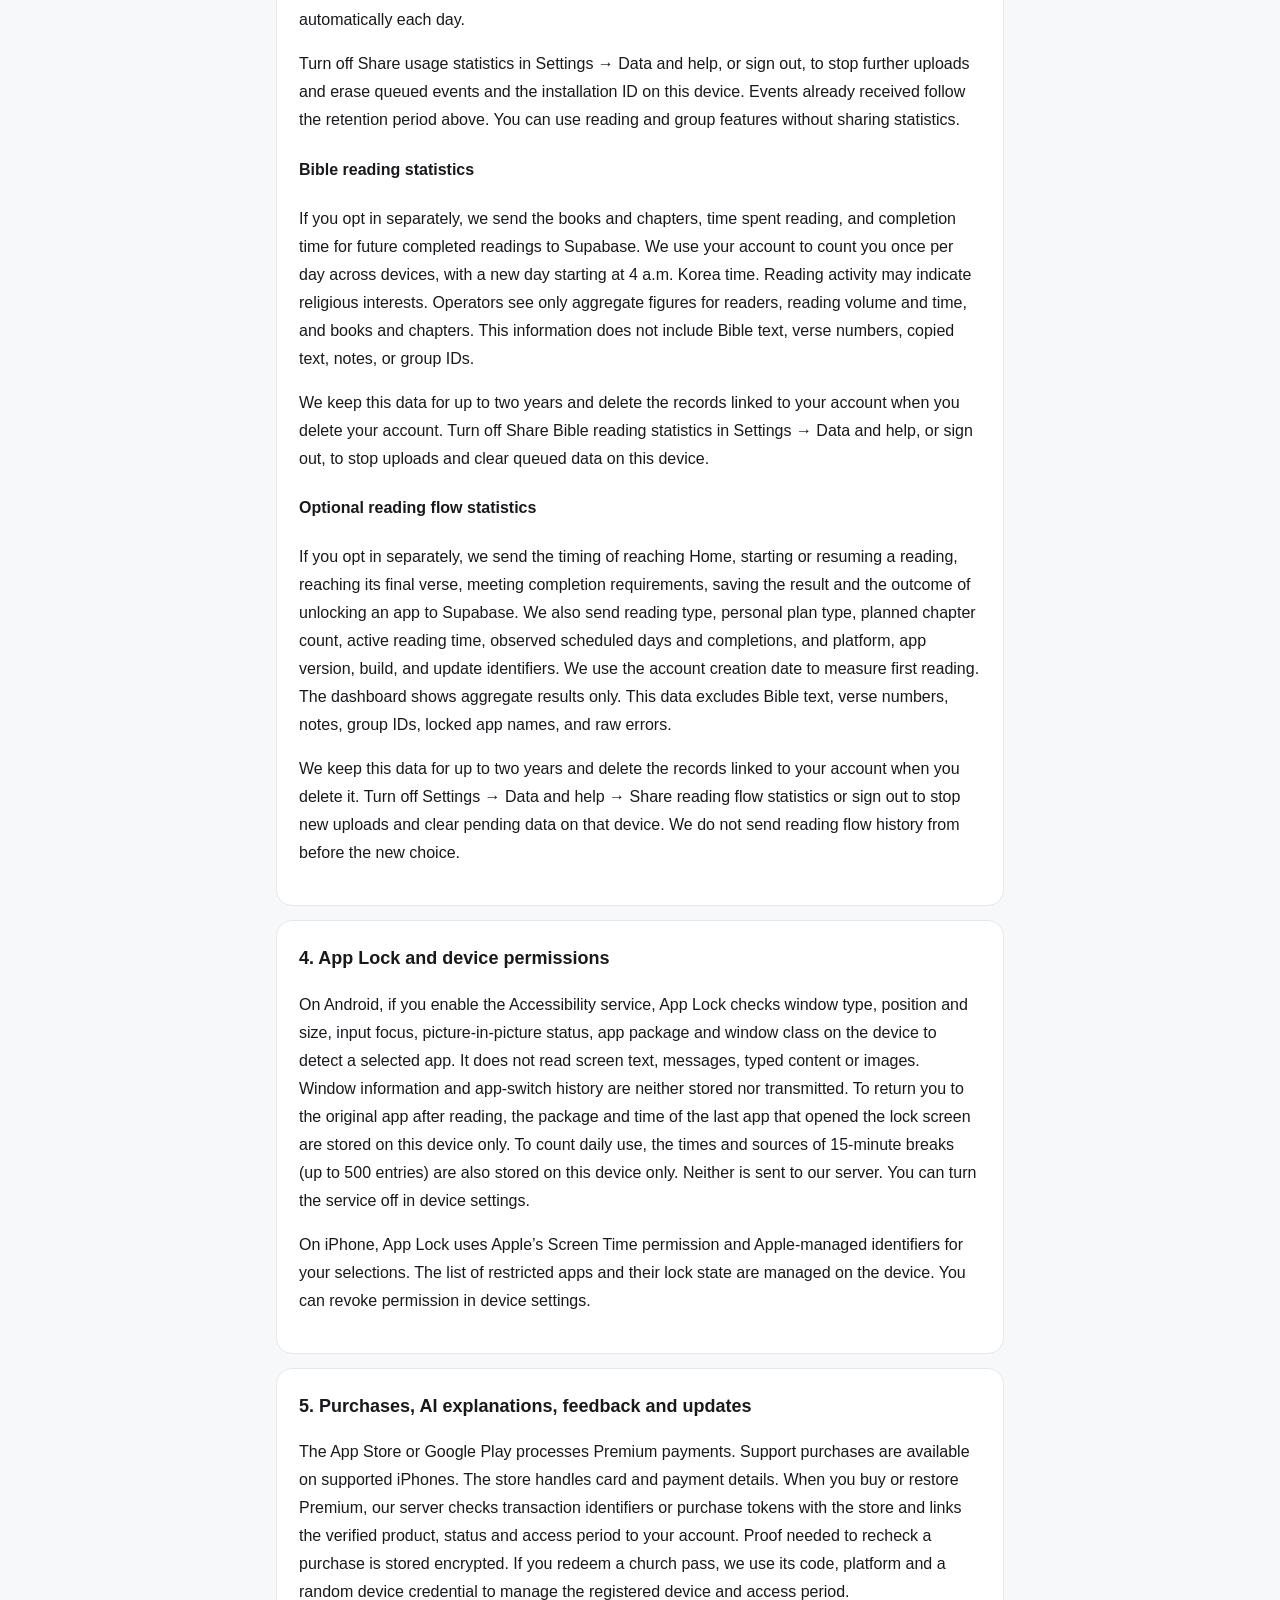
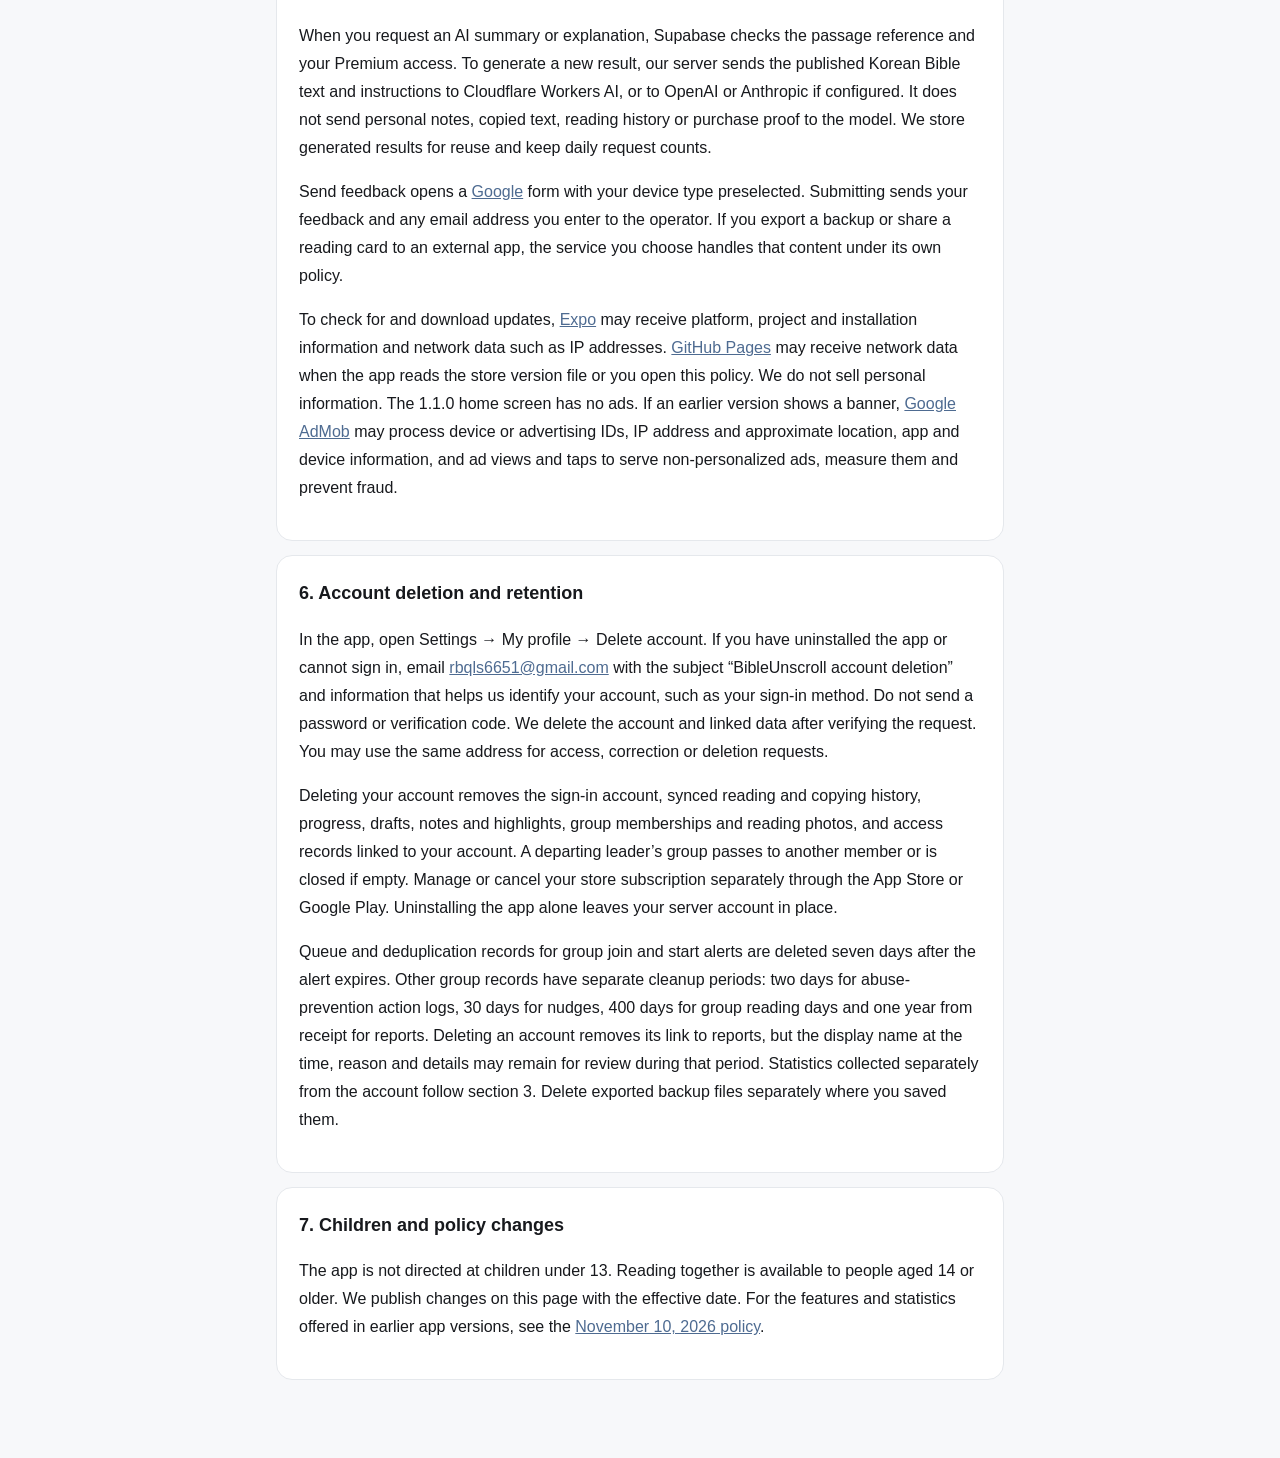
==== commit d8f2640d: "개인정보처리방침에 첫 설정 임시 보관과 기기 저장 항목 반영 첫 설정 진행 기록의 임시 보관과 동의 후 전송, 오전 4시 기준 날짜, 심사·테스트용 이메일 로그인, Android " ====
--- a/index.html
+++ b/index.html
@@ -35,12 +35,12 @@
 <header>
 <div class="brand">바이블틈 · BibleUnscroll</div>
 <h1 class="policy-title">개인정보처리방침</h1>
-<div class="meta">시행일 2026년 11월 23일 · 1.1.0<br>운영자 바이블틈 · 문의 <a href="mailto:rbqls6651@gmail.com">rbqls6651@gmail.com</a></div>
+<div class="meta">시행일 2026년 11월 24일 · 1.1.0<br>운영자 바이블틈 · 문의 <a href="mailto:rbqls6651@gmail.com">rbqls6651@gmail.com</a></div>
 <nav><a href="#english" lang="en">English privacy policy</a> · <a href="#groups-delete">계정 삭제 방법</a></nav>
 </header>
 <section class="card">
 <h2>1. 계정과 개인 기록</h2>
-<p>바이블틈 1.1.0에서는 로그인해서 앱을 이용합니다. 선택한 제공자(카카오, Apple 또는 Google)에서 제공자 식별자와 이름·이메일(제공되는 경우)을 받습니다. Supabase는 로그인 유지와 계정 보호를 위해 계정 ID, 로그인 방식, 생성·접속 시각과 세션을 처리합니다. 접속 IP 주소와 기기·브라우저 정보가 운영 로그에 남을 수 있습니다.</p>
+<p>바이블틈 1.1.0에서는 로그인해서 앱을 이용합니다. 선택한 제공자(카카오, Apple 또는 Google)에서 제공자 식별자와 이름·이메일(제공되는 경우)을 받습니다. 앱 심사와 테스트용 계정은 이메일과 비밀번호로 로그인합니다. Supabase는 로그인 유지와 계정 보호를 위해 계정 ID, 로그인 방식, 생성·접속 시각과 세션을 처리합니다. 접속 IP 주소와 기기·브라우저 정보가 운영 로그에 남을 수 있습니다.</p>
 <p>읽은 성경 범위, 읽기·필사 기록과 소요 시간, 필사 초안, 통독 진도, 하이라이트와 메모는 기기에 저장하며 같은 계정의 다른 기기에서 이어 쓸 수 있도록 서버에 동기화합니다. 기기에 있던 기록을 계정에 저장할지 묻는 경우 본인이 선택할 수 있습니다. 모임원은 이 개인 기록을 볼 수 없습니다.</p>
 <p>계정·동기화·함께 읽기·선택형 통계에는 Supabase를 사용합니다. 운영 데이터베이스 위치는 대한민국 서울입니다. 데이터는 HTTPS로 전송하고 서버에서 계정·역할에 따라 접근을 제한합니다. 공급자의 운영 로그는 데이터베이스와 다른 지역에서 처리될 수 있습니다. <a href="https://supabase.com/legal/privacy-resources/data-residency-and-transfers-faq">Supabase의 데이터 처리 지역 안내</a> · <a href="https://supabase.com/docs/guides/observability/logs">로그 보관 안내</a></p>
 </section>
@@ -52,7 +52,7 @@
 </section>
 <section class="card">
 <h2>3. 선택 사항인 사용 통계</h2>
-<p>사용 통계는 기본으로 꺼져 있습니다. 첫 설문 답변은 첫 홈 화면에서 전송 여부를 선택할 때까지 기기에만 임시 저장됩니다. ‘보내기’를 선택하면 선택한 답변을 한 번 보내고, ‘보내지 않기’를 선택하거나 로그아웃하면 임시 답변을 삭제합니다. 통계 전송에 동의한 경우 앱 실행, 첫 설문의 선택 항목·진행 단계·추천 및 선택한 프로그램, 읽기·필사 시작과 완료·소요 시간, 로그인·불러오기 오류 유형을 앱 개선에 사용합니다. 이벤트에는 UTC 날짜, 플랫폼, 앱 버전, 중복 전송을 구분하는 임의의 이벤트 번호가 포함됩니다. 재방문 집계용 임의 설치 번호는 계정과 별개입니다.</p>
+<p>사용 통계는 기본으로 꺼져 있습니다. 첫 설문 답변과 첫 설정의 진행 단계, 추천·선택한 프로그램, 완료 여부는 첫 홈 화면에서 전송 여부를 선택할 때까지 기기에만 임시 저장됩니다. ‘보내기’를 선택하면 이 내용을 한 번 보내고, ‘보내지 않기’를 선택하거나 로그아웃하면 임시 저장한 내용을 삭제합니다. 통계 전송에 동의한 경우 앱 실행, 첫 설문의 선택 항목·진행 단계·추천 및 선택한 프로그램, 읽기·필사 시작과 완료·소요 시간, 로그인·불러오기 오류 유형을 앱 개선에 사용합니다. 이벤트에는 UTC 날짜와 한국 시간 오전 4시 기준 날짜, 플랫폼, 앱 버전, 중복 전송을 구분하는 임의의 이벤트 번호가 포함됩니다. 재방문 집계용 임의 설치 번호는 계정과 별개입니다.</p>
 <p>일반 사용 통계에는 이름·이메일, 계정·모임 ID, 성경 장·절이나 본문, 필사·메모 원문, 인증 사진, 잠근 앱 이름, 결제 정보, 오류 메시지 원문을 포함하지 않습니다. 권한을 받은 운영자는 집계 결과를 확인합니다. 이벤트는 이용 날짜(UTC)를 기준으로 최대 2년간 보관하고, 보관 기간이 지난 이벤트는 매일 자동 삭제합니다.</p>
 <p>설정 → 데이터와 도움말 → 사용 통계 보내기에서 끄거나 로그아웃하면 새 전송이 멈추고 기기의 전송 대기 자료와 설치 번호가 삭제됩니다. 이미 전송된 통계에는 위 보관 기간이 적용됩니다. 통계를 거절해도 읽기와 함께 읽기를 이용할 수 있습니다.</p>
 <h3>성경 읽기 통계</h3>
@@ -64,7 +64,7 @@
 </section>
 <section class="card">
 <h2>4. 선택한 앱의 잠금과 기기 권한</h2>
-<p>Android에서 직접 접근성 서비스를 켜면, 선택한 앱이 화면에 있는지 판단하기 위해 창 종류·위치·크기, 입력 포커스, 작은 창(PiP) 여부, 앱 패키지와 창 클래스 정보를 그 순간 기기에서 확인합니다. 화면 글자·메시지·입력 내용·사진을 읽지 않습니다. 창 정보와 앱 전환 이력은 저장하거나 전송하지 않습니다. 접근성 서비스는 사용자가 선택한 앱의 잠금에 사용하며 기기 설정에서 언제든 끌 수 있습니다.</p>
+<p>Android에서 직접 접근성 서비스를 켜면, 선택한 앱이 화면에 있는지 판단하기 위해 창 종류·위치·크기, 입력 포커스, 작은 창(PiP) 여부, 앱 패키지와 창 클래스 정보를 그 순간 기기에서 확인합니다. 화면 글자·메시지·입력 내용·사진을 읽지 않습니다. 창 정보와 앱 전환 이력은 저장하거나 전송하지 않습니다. 다만 읽기를 마친 뒤 원래 앱으로 돌아갈 수 있도록 마지막으로 제한 화면을 연 앱의 패키지와 시각을, 하루 사용 횟수를 계산하기 위해 15분 일시 해제의 사용 시각과 경로(최대 500건)를 이 기기에만 저장하며 서버로 보내지 않습니다. 접근성 서비스는 사용자가 선택한 앱의 잠금에 사용하며 기기 설정에서 언제든 끌 수 있습니다.</p>
 <p>iPhone에서는 Apple 스크린 타임 권한으로 선택한 앱을 제한합니다. 앱 선택 정보는 Apple이 관리하는 식별자로 처리합니다. 제한 앱 목록과 제한 상태는 기기에서 관리합니다. 기기 설정에서 권한을 취소할 수 있습니다.</p>
 </section>
 <section class="card">
@@ -89,12 +89,12 @@
 <header>
 <div class="brand">바이블틈 · BibleUnscroll</div>
 <h2 class="policy-title">Privacy Policy</h2>
-<div class="meta">Effective November 23, 2026 · 1.1.0<br>Operator: BibleUnscroll (바이블틈) · Contact <a href="mailto:rbqls6651@gmail.com">rbqls6651@gmail.com</a></div>
+<div class="meta">Effective November 24, 2026 · 1.1.0<br>Operator: BibleUnscroll (바이블틈) · Contact <a href="mailto:rbqls6651@gmail.com">rbqls6651@gmail.com</a></div>
 <nav><a href="#korean" lang="ko">한국어 개인정보처리방침</a> · <a href="#delete-account">Delete your account</a></nav>
 </header>
 <section class="card">
 <h3>1. Your account and personal records</h3>
-<p>BibleUnscroll 1.1.0 requires sign-in. Your chosen provider (Kakao, Apple or Google) supplies a provider ID and, when available, your name and email address. Supabase processes your account ID, sign-in method, creation and sign-in times and session to sign you in and protect your account. Operational logs may include your IP address and device or browser details.</p>
+<p>BibleUnscroll 1.1.0 requires sign-in. Your chosen provider (Kakao, Apple or Google) supplies a provider ID and, when available, your name and email address. App review and test accounts sign in with an email address and password. Supabase processes your account ID, sign-in method, creation and sign-in times and session to sign you in and protect your account. Operational logs may include your IP address and device or browser details.</p>
 <p>We save the passages you read, reading and copying history and duration, copying drafts, plan progress, highlights and notes on your device and sync them to your account so you can continue on another device. If the app finds existing device records and asks whether to save them to your account, you can choose. Group members cannot see these personal records.</p>
 <p>We use Supabase for accounts, sync, groups and optional statistics. The production database is in Seoul, South Korea. Data travels over HTTPS, and our server limits access by account and role. Service logs may be processed outside the database region. <a href="https://supabase.com/legal/privacy-resources/data-residency-and-transfers-faq">Supabase data residency</a> · <a href="https://supabase.com/docs/guides/observability/logs">Log retention</a></p>
 </section>
@@ -106,7 +106,7 @@
 </section>
 <section class="card">
 <h3>3. Optional usage statistics</h3>
-<p>Usage statistics are off by default. Your first survey answers are temporarily stored on your device until you choose whether to share on Home. If you choose Share, we send those answers once. Choosing Don’t share or signing out deletes the temporary answers. If you opt in, we use the following to improve the app: app launches, onboarding choices and steps, recommended and selected programs, reading and copying starts, completions and duration, and categories of sign-in or loading errors. Events include the UTC date, platform, app version and a random event ID to prevent double-counting. A random installation ID, separate from your account, lets us count return visits.</p>
+<p>Usage statistics are off by default. Your first survey answers, first-run progress, recommended and selected programs, and completion status are temporarily stored on your device until you choose whether to share on Home. If you choose Share, we send them once. Choosing Don’t share or signing out deletes them. If you opt in, we use the following to improve the app: app launches, onboarding choices and steps, recommended and selected programs, reading and copying starts, completions and duration, and categories of sign-in or loading errors. Events include the UTC date, the date based on a 4 a.m. Korea time day, platform, app version and a random event ID to prevent double-counting. A random installation ID, separate from your account, lets us count return visits.</p>
 <p>General usage statistics exclude names, email addresses, account and group IDs, Bible references and text, copied text, notes, photos, locked app names, payment details and raw error messages. Authorized operators view aggregate results. Events are kept for up to two years based on the date of use (UTC). Events outside that retention period are deleted automatically each day.</p>
 <p>Turn off Share usage statistics in Settings → Data and help, or sign out, to stop further uploads and erase queued events and the installation ID on this device. Events already received follow the retention period above. You can use reading and group features without sharing statistics.</p>
 <h4>Bible reading statistics</h4>
@@ -118,7 +118,7 @@
 </section>
 <section class="card">
 <h3>4. App Lock and device permissions</h3>
-<p>On Android, if you enable the Accessibility service, App Lock checks window type, position and size, input focus, picture-in-picture status, app package and window class on the device to detect a selected app. It does not read screen text, messages, typed content or images. Window information and app-switch history are neither stored nor transmitted. You can turn the service off in device settings.</p>
+<p>On Android, if you enable the Accessibility service, App Lock checks window type, position and size, input focus, picture-in-picture status, app package and window class on the device to detect a selected app. It does not read screen text, messages, typed content or images. Window information and app-switch history are neither stored nor transmitted. To return you to the original app after reading, the package and time of the last app that opened the lock screen are stored on this device only. To count daily use, the times and sources of 15-minute breaks (up to 500 entries) are also stored on this device only. Neither is sent to our server. You can turn the service off in device settings.</p>
 <p>On iPhone, App Lock uses Apple’s Screen Time permission and Apple-managed identifiers for your selections. The list of restricted apps and their lock state are managed on the device. You can revoke permission in device settings.</p>
 </section>
 <section class="card">
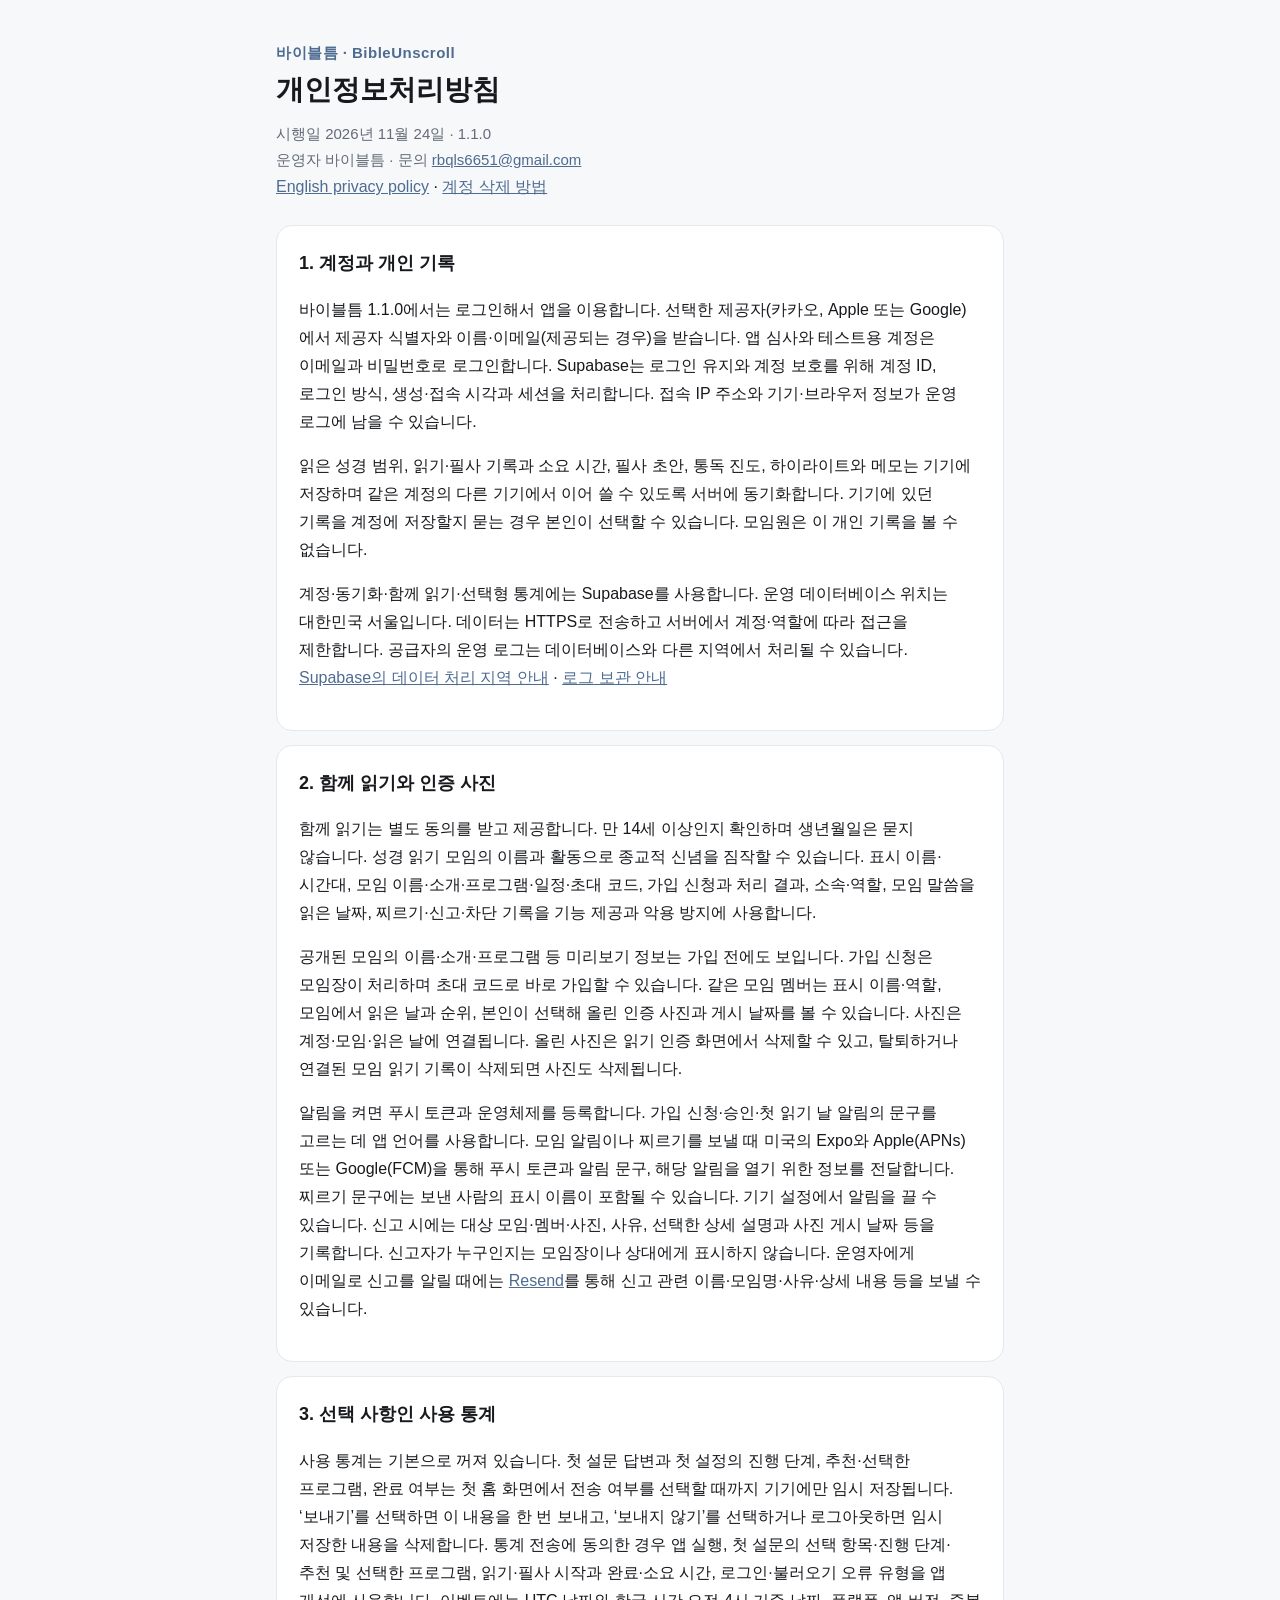
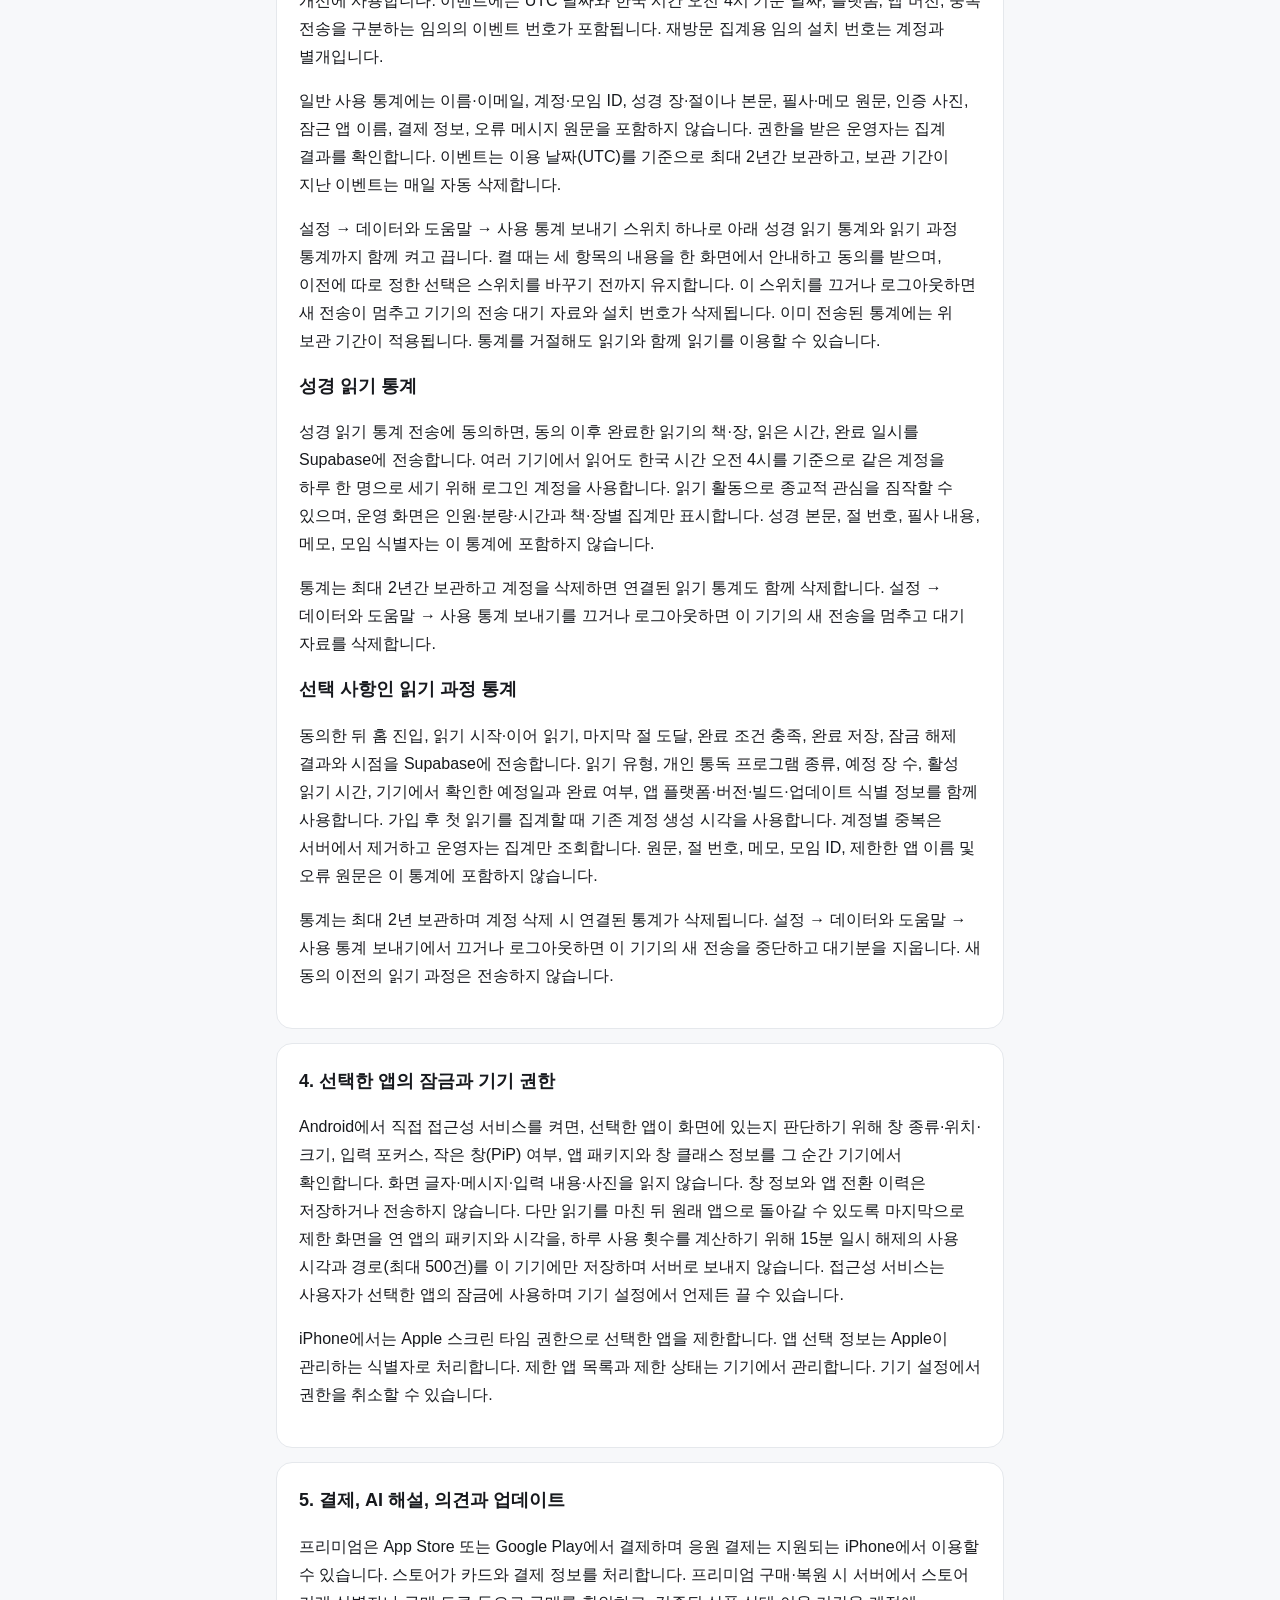
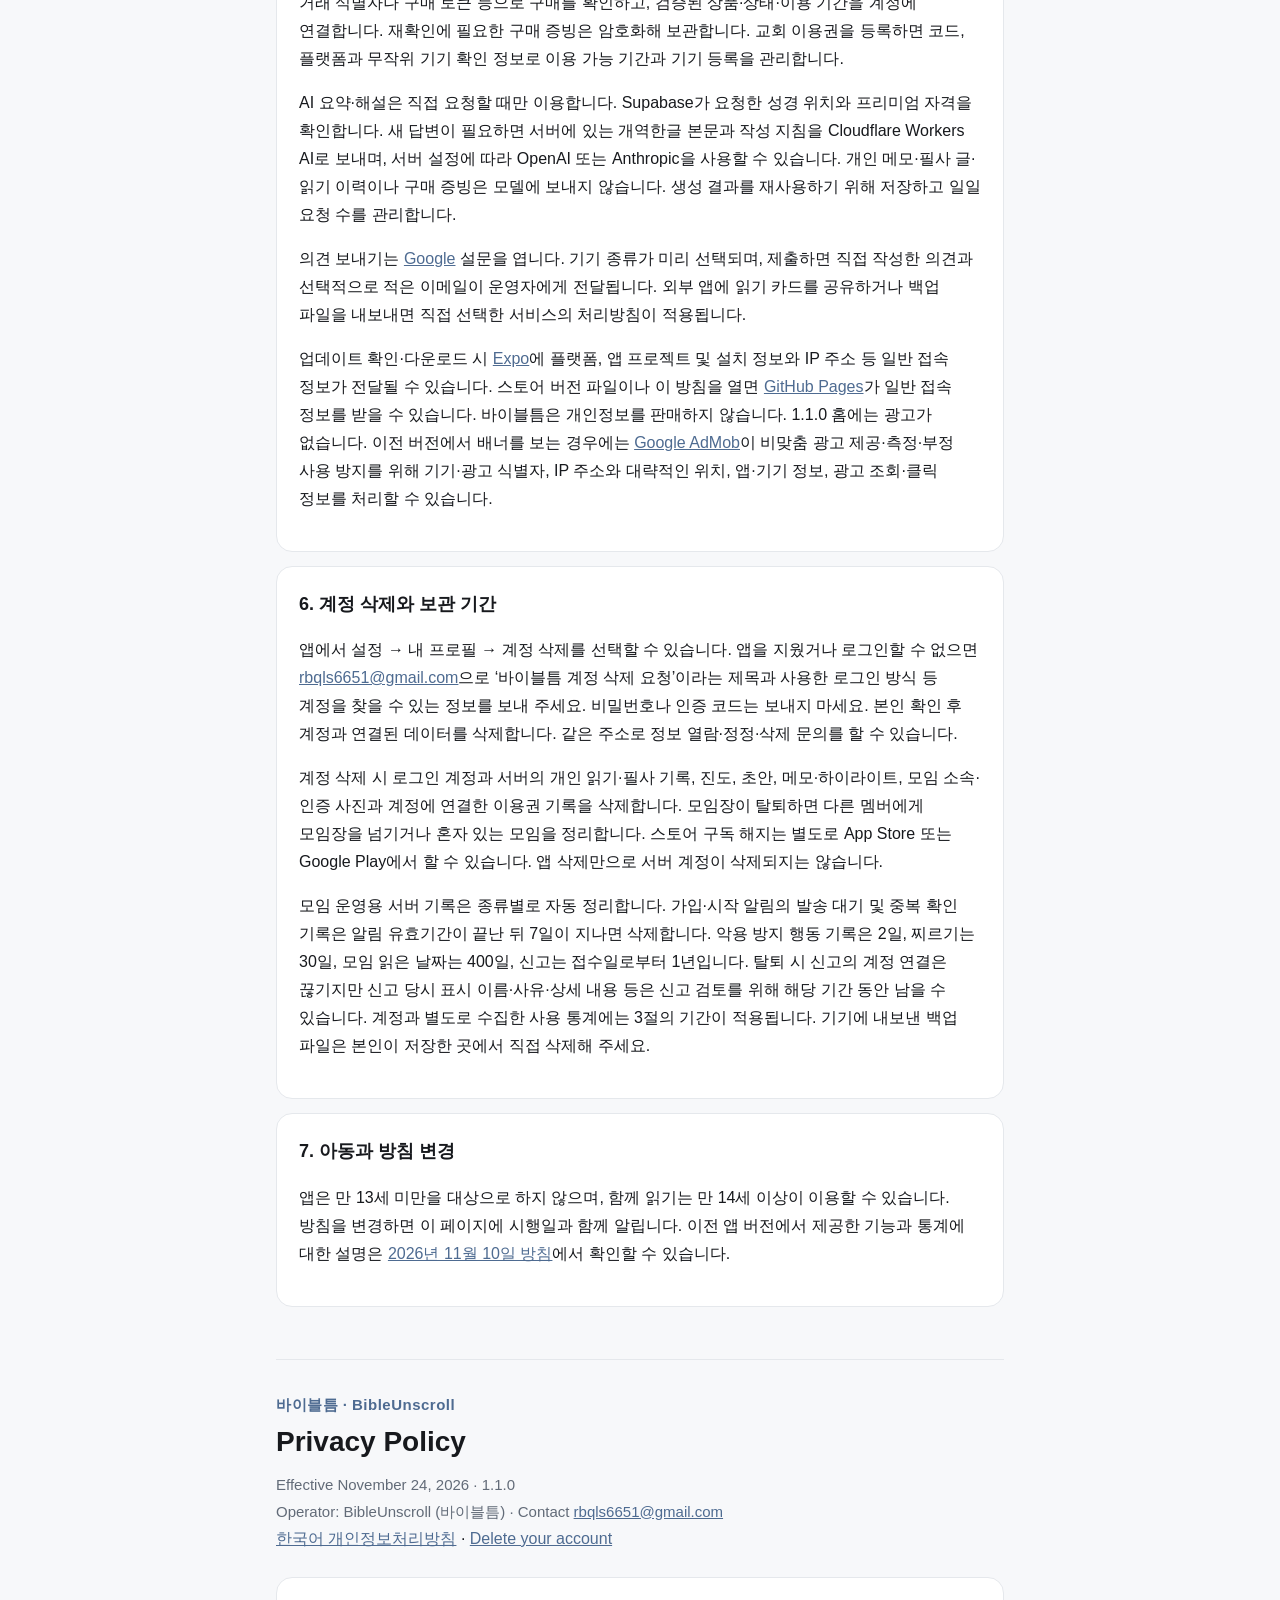
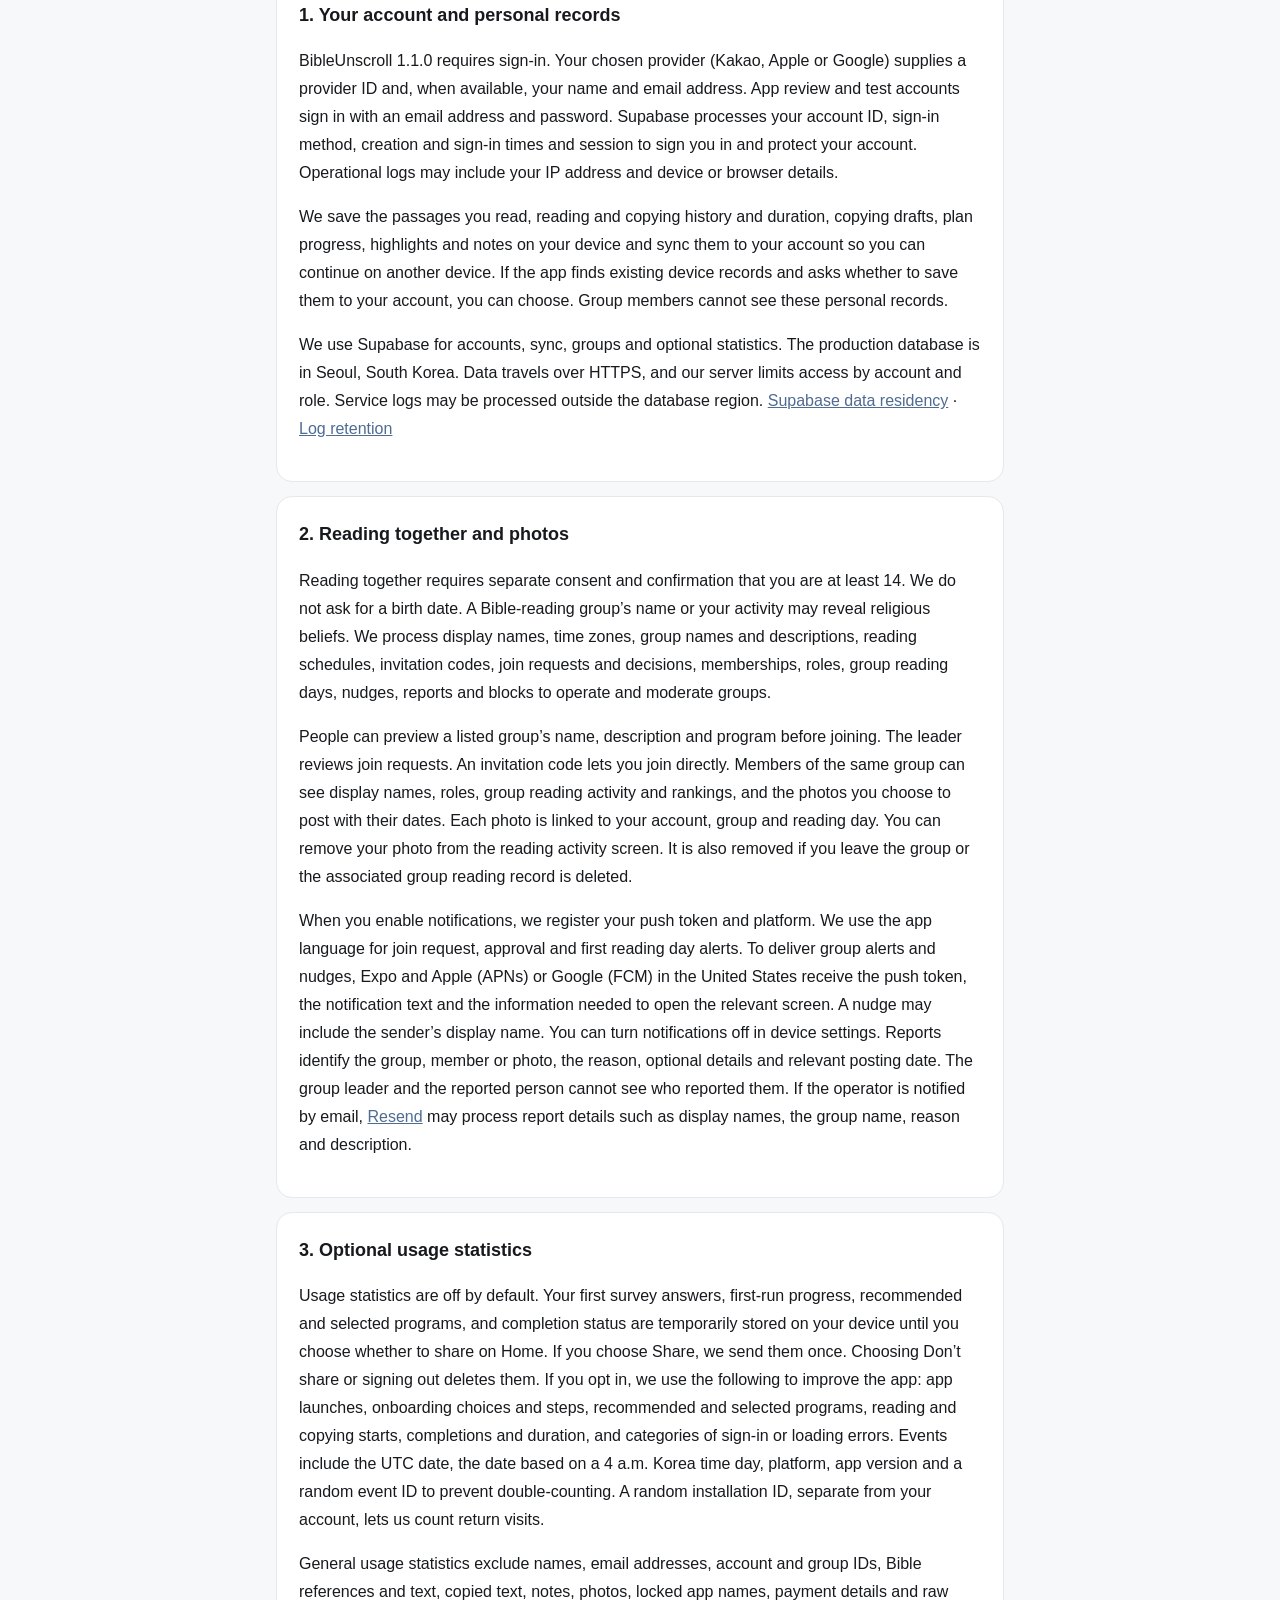
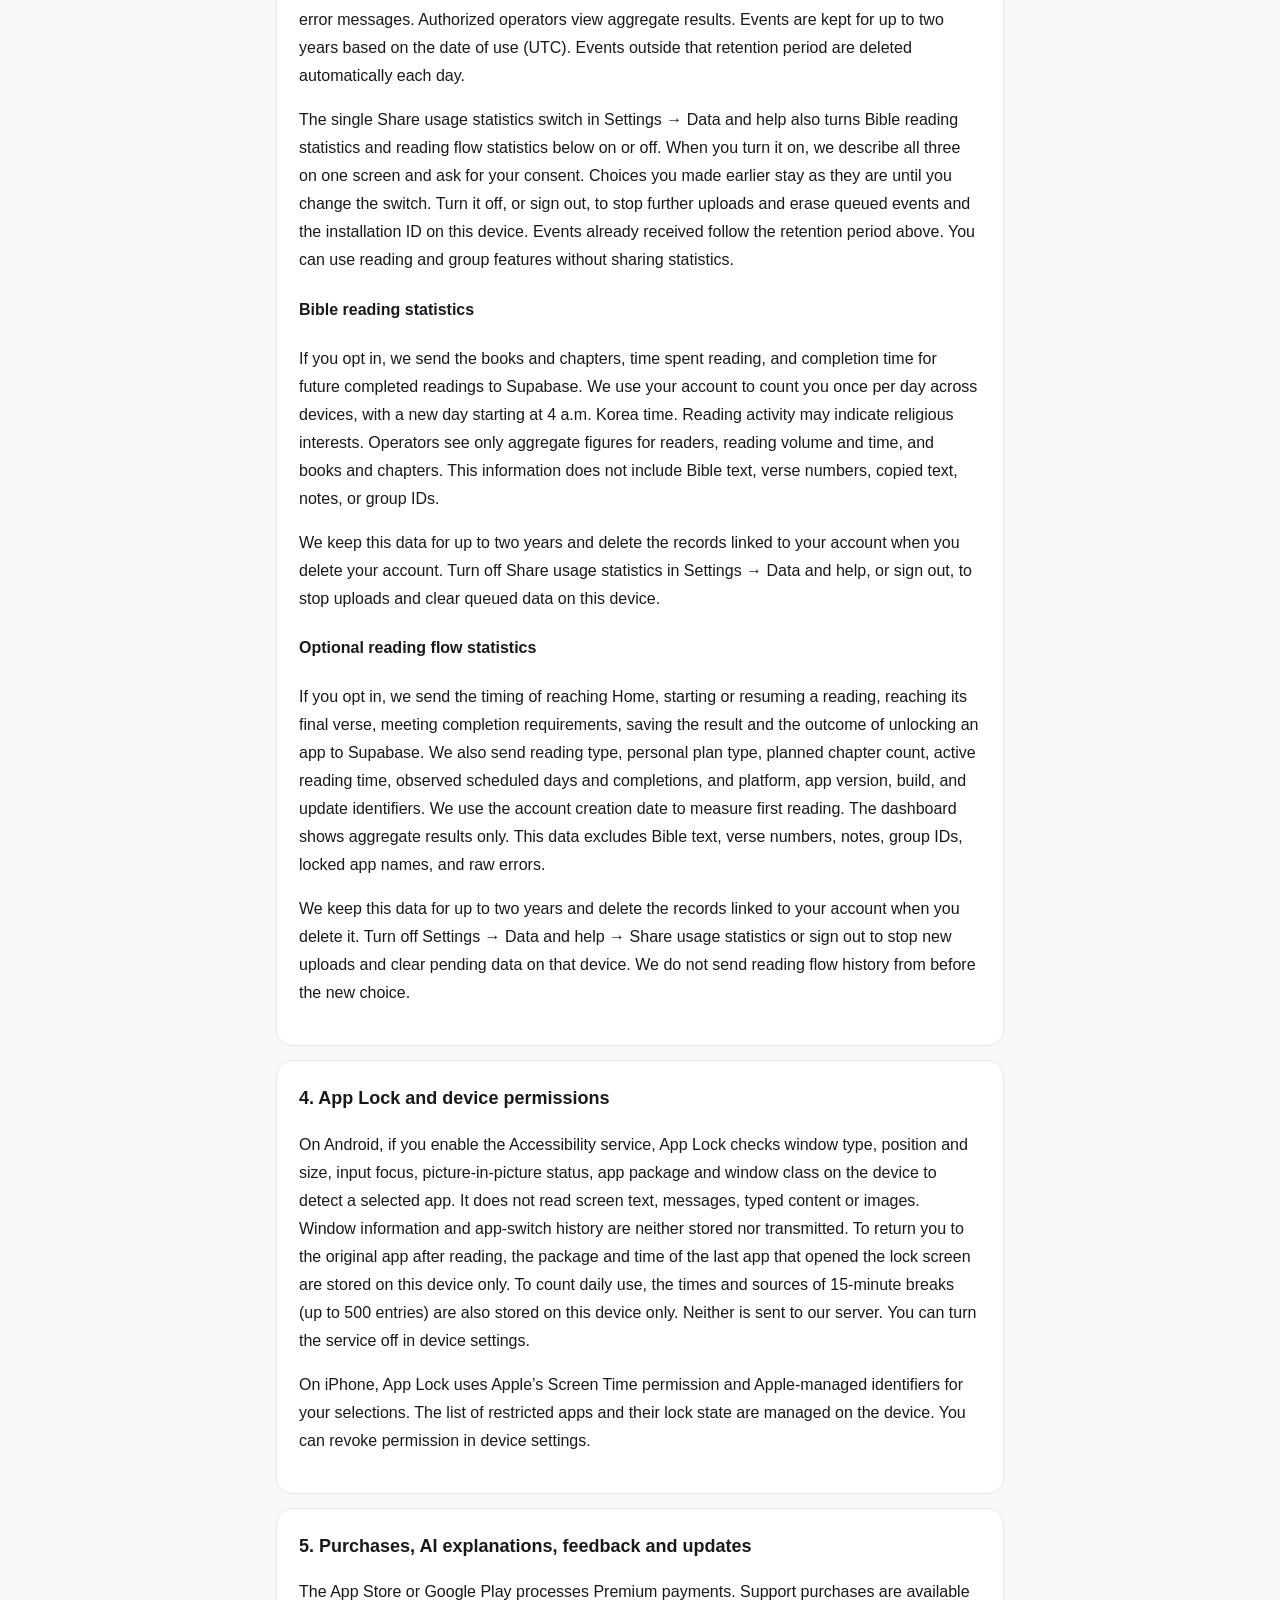
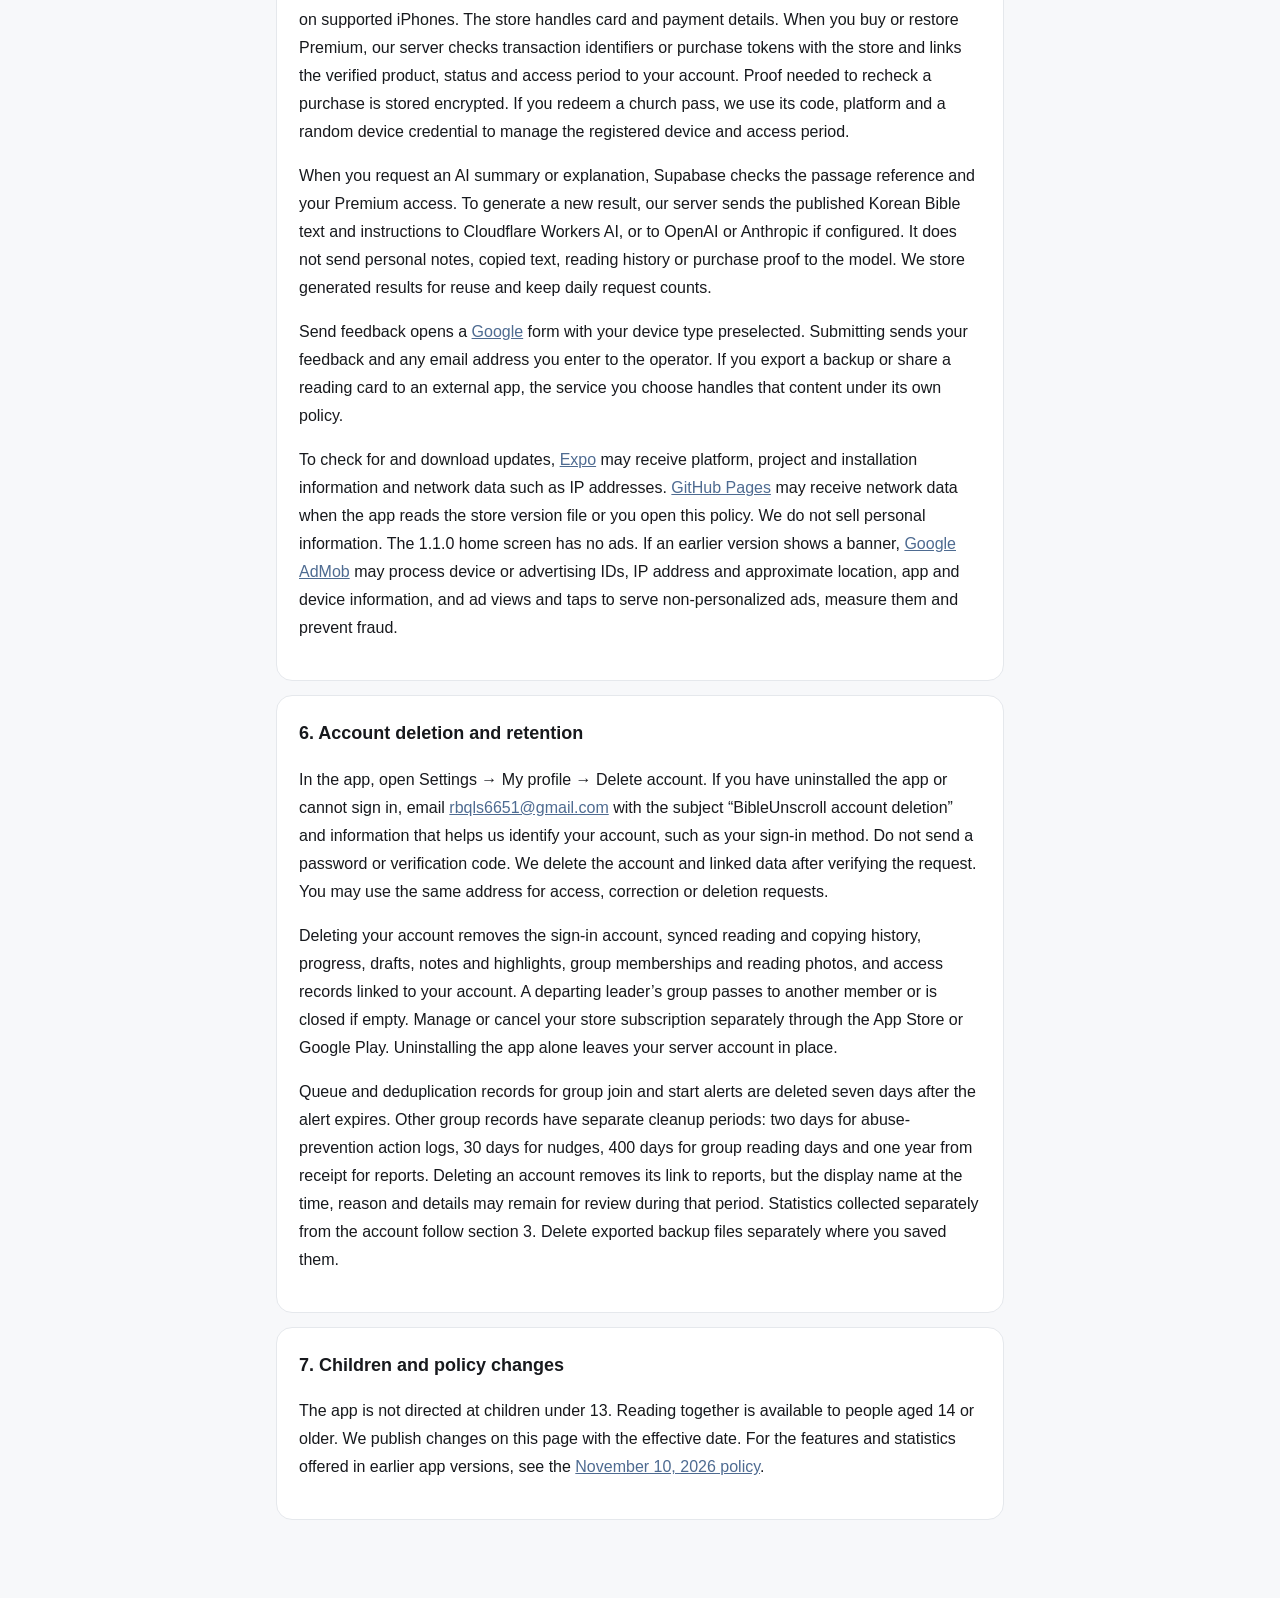
==== commit 4a178ec1: "통계 전송 설정을 한 스위치로 합친 내용 반영 설정의 사용 통계 보내기 스위치 하나로 성경 읽기 통계와 읽기 과정 통계를 함께 켜고 끄며, 켤 때 세 항목을 한 화면에서 동의받는다" ====
--- a/index.html
+++ b/index.html
@@ -54,13 +54,13 @@
 <h2>3. 선택 사항인 사용 통계</h2>
 <p>사용 통계는 기본으로 꺼져 있습니다. 첫 설문 답변과 첫 설정의 진행 단계, 추천·선택한 프로그램, 완료 여부는 첫 홈 화면에서 전송 여부를 선택할 때까지 기기에만 임시 저장됩니다. ‘보내기’를 선택하면 이 내용을 한 번 보내고, ‘보내지 않기’를 선택하거나 로그아웃하면 임시 저장한 내용을 삭제합니다. 통계 전송에 동의한 경우 앱 실행, 첫 설문의 선택 항목·진행 단계·추천 및 선택한 프로그램, 읽기·필사 시작과 완료·소요 시간, 로그인·불러오기 오류 유형을 앱 개선에 사용합니다. 이벤트에는 UTC 날짜와 한국 시간 오전 4시 기준 날짜, 플랫폼, 앱 버전, 중복 전송을 구분하는 임의의 이벤트 번호가 포함됩니다. 재방문 집계용 임의 설치 번호는 계정과 별개입니다.</p>
 <p>일반 사용 통계에는 이름·이메일, 계정·모임 ID, 성경 장·절이나 본문, 필사·메모 원문, 인증 사진, 잠근 앱 이름, 결제 정보, 오류 메시지 원문을 포함하지 않습니다. 권한을 받은 운영자는 집계 결과를 확인합니다. 이벤트는 이용 날짜(UTC)를 기준으로 최대 2년간 보관하고, 보관 기간이 지난 이벤트는 매일 자동 삭제합니다.</p>
-<p>설정 → 데이터와 도움말 → 사용 통계 보내기에서 끄거나 로그아웃하면 새 전송이 멈추고 기기의 전송 대기 자료와 설치 번호가 삭제됩니다. 이미 전송된 통계에는 위 보관 기간이 적용됩니다. 통계를 거절해도 읽기와 함께 읽기를 이용할 수 있습니다.</p>
+<p>설정 → 데이터와 도움말 → 사용 통계 보내기 스위치 하나로 아래 성경 읽기 통계와 읽기 과정 통계까지 함께 켜고 끕니다. 켤 때는 세 항목의 내용을 한 화면에서 안내하고 동의를 받으며, 이전에 따로 정한 선택은 스위치를 바꾸기 전까지 유지합니다. 이 스위치를 끄거나 로그아웃하면 새 전송이 멈추고 기기의 전송 대기 자료와 설치 번호가 삭제됩니다. 이미 전송된 통계에는 위 보관 기간이 적용됩니다. 통계를 거절해도 읽기와 함께 읽기를 이용할 수 있습니다.</p>
 <h3>성경 읽기 통계</h3>
-<p>성경 읽기 통계에 별도로 동의하면, 동의 이후 완료한 읽기의 책·장, 읽은 시간, 완료 일시를 Supabase에 전송합니다. 여러 기기에서 읽어도 한국 시간 오전 4시를 기준으로 같은 계정을 하루 한 명으로 세기 위해 로그인 계정을 사용합니다. 읽기 활동으로 종교적 관심을 짐작할 수 있으며, 운영 화면은 인원·분량·시간과 책·장별 집계만 표시합니다. 성경 본문, 절 번호, 필사 내용, 메모, 모임 식별자는 이 통계에 포함하지 않습니다.</p>
-<p>통계는 최대 2년간 보관하고 계정을 삭제하면 연결된 읽기 통계도 함께 삭제합니다. 설정 → 데이터와 도움말 → 성경 읽기 통계 보내기를 끄거나 로그아웃하면 이 기기의 새 전송을 멈추고 대기 자료를 삭제합니다.</p>
+<p>성경 읽기 통계 전송에 동의하면, 동의 이후 완료한 읽기의 책·장, 읽은 시간, 완료 일시를 Supabase에 전송합니다. 여러 기기에서 읽어도 한국 시간 오전 4시를 기준으로 같은 계정을 하루 한 명으로 세기 위해 로그인 계정을 사용합니다. 읽기 활동으로 종교적 관심을 짐작할 수 있으며, 운영 화면은 인원·분량·시간과 책·장별 집계만 표시합니다. 성경 본문, 절 번호, 필사 내용, 메모, 모임 식별자는 이 통계에 포함하지 않습니다.</p>
+<p>통계는 최대 2년간 보관하고 계정을 삭제하면 연결된 읽기 통계도 함께 삭제합니다. 설정 → 데이터와 도움말 → 사용 통계 보내기를 끄거나 로그아웃하면 이 기기의 새 전송을 멈추고 대기 자료를 삭제합니다.</p>
 <h3>선택 사항인 읽기 과정 통계</h3>
-<p>별도로 동의한 뒤 홈 진입, 읽기 시작·이어 읽기, 마지막 절 도달, 완료 조건 충족, 완료 저장, 잠금 해제 결과와 시점을 Supabase에 전송합니다. 읽기 유형, 개인 통독 프로그램 종류, 예정 장 수, 활성 읽기 시간, 기기에서 확인한 예정일과 완료 여부, 앱 플랫폼·버전·빌드·업데이트 식별 정보를 함께 사용합니다. 가입 후 첫 읽기를 집계할 때 기존 계정 생성 시각을 사용합니다. 계정별 중복은 서버에서 제거하고 운영자는 집계만 조회합니다. 원문, 절 번호, 메모, 모임 ID, 제한한 앱 이름 및 오류 원문은 이 통계에 포함하지 않습니다.</p>
-<p>통계는 최대 2년 보관하며 계정 삭제 시 연결된 통계가 삭제됩니다. 설정 → 데이터와 도움말 → 읽기 과정 통계 보내기에서 끄거나 로그아웃하면 이 기기의 새 전송을 중단하고 대기분을 지웁니다. 새 동의 이전의 읽기 과정은 전송하지 않습니다.</p>
+<p>동의한 뒤 홈 진입, 읽기 시작·이어 읽기, 마지막 절 도달, 완료 조건 충족, 완료 저장, 잠금 해제 결과와 시점을 Supabase에 전송합니다. 읽기 유형, 개인 통독 프로그램 종류, 예정 장 수, 활성 읽기 시간, 기기에서 확인한 예정일과 완료 여부, 앱 플랫폼·버전·빌드·업데이트 식별 정보를 함께 사용합니다. 가입 후 첫 읽기를 집계할 때 기존 계정 생성 시각을 사용합니다. 계정별 중복은 서버에서 제거하고 운영자는 집계만 조회합니다. 원문, 절 번호, 메모, 모임 ID, 제한한 앱 이름 및 오류 원문은 이 통계에 포함하지 않습니다.</p>
+<p>통계는 최대 2년 보관하며 계정 삭제 시 연결된 통계가 삭제됩니다. 설정 → 데이터와 도움말 → 사용 통계 보내기에서 끄거나 로그아웃하면 이 기기의 새 전송을 중단하고 대기분을 지웁니다. 새 동의 이전의 읽기 과정은 전송하지 않습니다.</p>
 </section>
 <section class="card">
 <h2>4. 선택한 앱의 잠금과 기기 권한</h2>
@@ -108,13 +108,13 @@
 <h3>3. Optional usage statistics</h3>
 <p>Usage statistics are off by default. Your first survey answers, first-run progress, recommended and selected programs, and completion status are temporarily stored on your device until you choose whether to share on Home. If you choose Share, we send them once. Choosing Don’t share or signing out deletes them. If you opt in, we use the following to improve the app: app launches, onboarding choices and steps, recommended and selected programs, reading and copying starts, completions and duration, and categories of sign-in or loading errors. Events include the UTC date, the date based on a 4 a.m. Korea time day, platform, app version and a random event ID to prevent double-counting. A random installation ID, separate from your account, lets us count return visits.</p>
 <p>General usage statistics exclude names, email addresses, account and group IDs, Bible references and text, copied text, notes, photos, locked app names, payment details and raw error messages. Authorized operators view aggregate results. Events are kept for up to two years based on the date of use (UTC). Events outside that retention period are deleted automatically each day.</p>
-<p>Turn off Share usage statistics in Settings → Data and help, or sign out, to stop further uploads and erase queued events and the installation ID on this device. Events already received follow the retention period above. You can use reading and group features without sharing statistics.</p>
+<p>The single Share usage statistics switch in Settings → Data and help also turns Bible reading statistics and reading flow statistics below on or off. When you turn it on, we describe all three on one screen and ask for your consent. Choices you made earlier stay as they are until you change the switch. Turn it off, or sign out, to stop further uploads and erase queued events and the installation ID on this device. Events already received follow the retention period above. You can use reading and group features without sharing statistics.</p>
 <h4>Bible reading statistics</h4>
-<p>If you opt in separately, we send the books and chapters, time spent reading, and completion time for future completed readings to Supabase. We use your account to count you once per day across devices, with a new day starting at 4 a.m. Korea time. Reading activity may indicate religious interests. Operators see only aggregate figures for readers, reading volume and time, and books and chapters. This information does not include Bible text, verse numbers, copied text, notes, or group IDs.</p>
-<p>We keep this data for up to two years and delete the records linked to your account when you delete your account. Turn off Share Bible reading statistics in Settings → Data and help, or sign out, to stop uploads and clear queued data on this device.</p>
+<p>If you opt in, we send the books and chapters, time spent reading, and completion time for future completed readings to Supabase. We use your account to count you once per day across devices, with a new day starting at 4 a.m. Korea time. Reading activity may indicate religious interests. Operators see only aggregate figures for readers, reading volume and time, and books and chapters. This information does not include Bible text, verse numbers, copied text, notes, or group IDs.</p>
+<p>We keep this data for up to two years and delete the records linked to your account when you delete your account. Turn off Share usage statistics in Settings → Data and help, or sign out, to stop uploads and clear queued data on this device.</p>
 <h4>Optional reading flow statistics</h4>
-<p>If you opt in separately, we send the timing of reaching Home, starting or resuming a reading, reaching its final verse, meeting completion requirements, saving the result and the outcome of unlocking an app to Supabase. We also send reading type, personal plan type, planned chapter count, active reading time, observed scheduled days and completions, and platform, app version, build, and update identifiers. We use the account creation date to measure first reading. The dashboard shows aggregate results only. This data excludes Bible text, verse numbers, notes, group IDs, locked app names, and raw errors.</p>
-<p>We keep this data for up to two years and delete the records linked to your account when you delete it. Turn off Settings → Data and help → Share reading flow statistics or sign out to stop new uploads and clear pending data on that device. We do not send reading flow history from before the new choice.</p>
+<p>If you opt in, we send the timing of reaching Home, starting or resuming a reading, reaching its final verse, meeting completion requirements, saving the result and the outcome of unlocking an app to Supabase. We also send reading type, personal plan type, planned chapter count, active reading time, observed scheduled days and completions, and platform, app version, build, and update identifiers. We use the account creation date to measure first reading. The dashboard shows aggregate results only. This data excludes Bible text, verse numbers, notes, group IDs, locked app names, and raw errors.</p>
+<p>We keep this data for up to two years and delete the records linked to your account when you delete it. Turn off Settings → Data and help → Share usage statistics or sign out to stop new uploads and clear pending data on that device. We do not send reading flow history from before the new choice.</p>
 </section>
 <section class="card">
 <h3>4. App Lock and device permissions</h3>
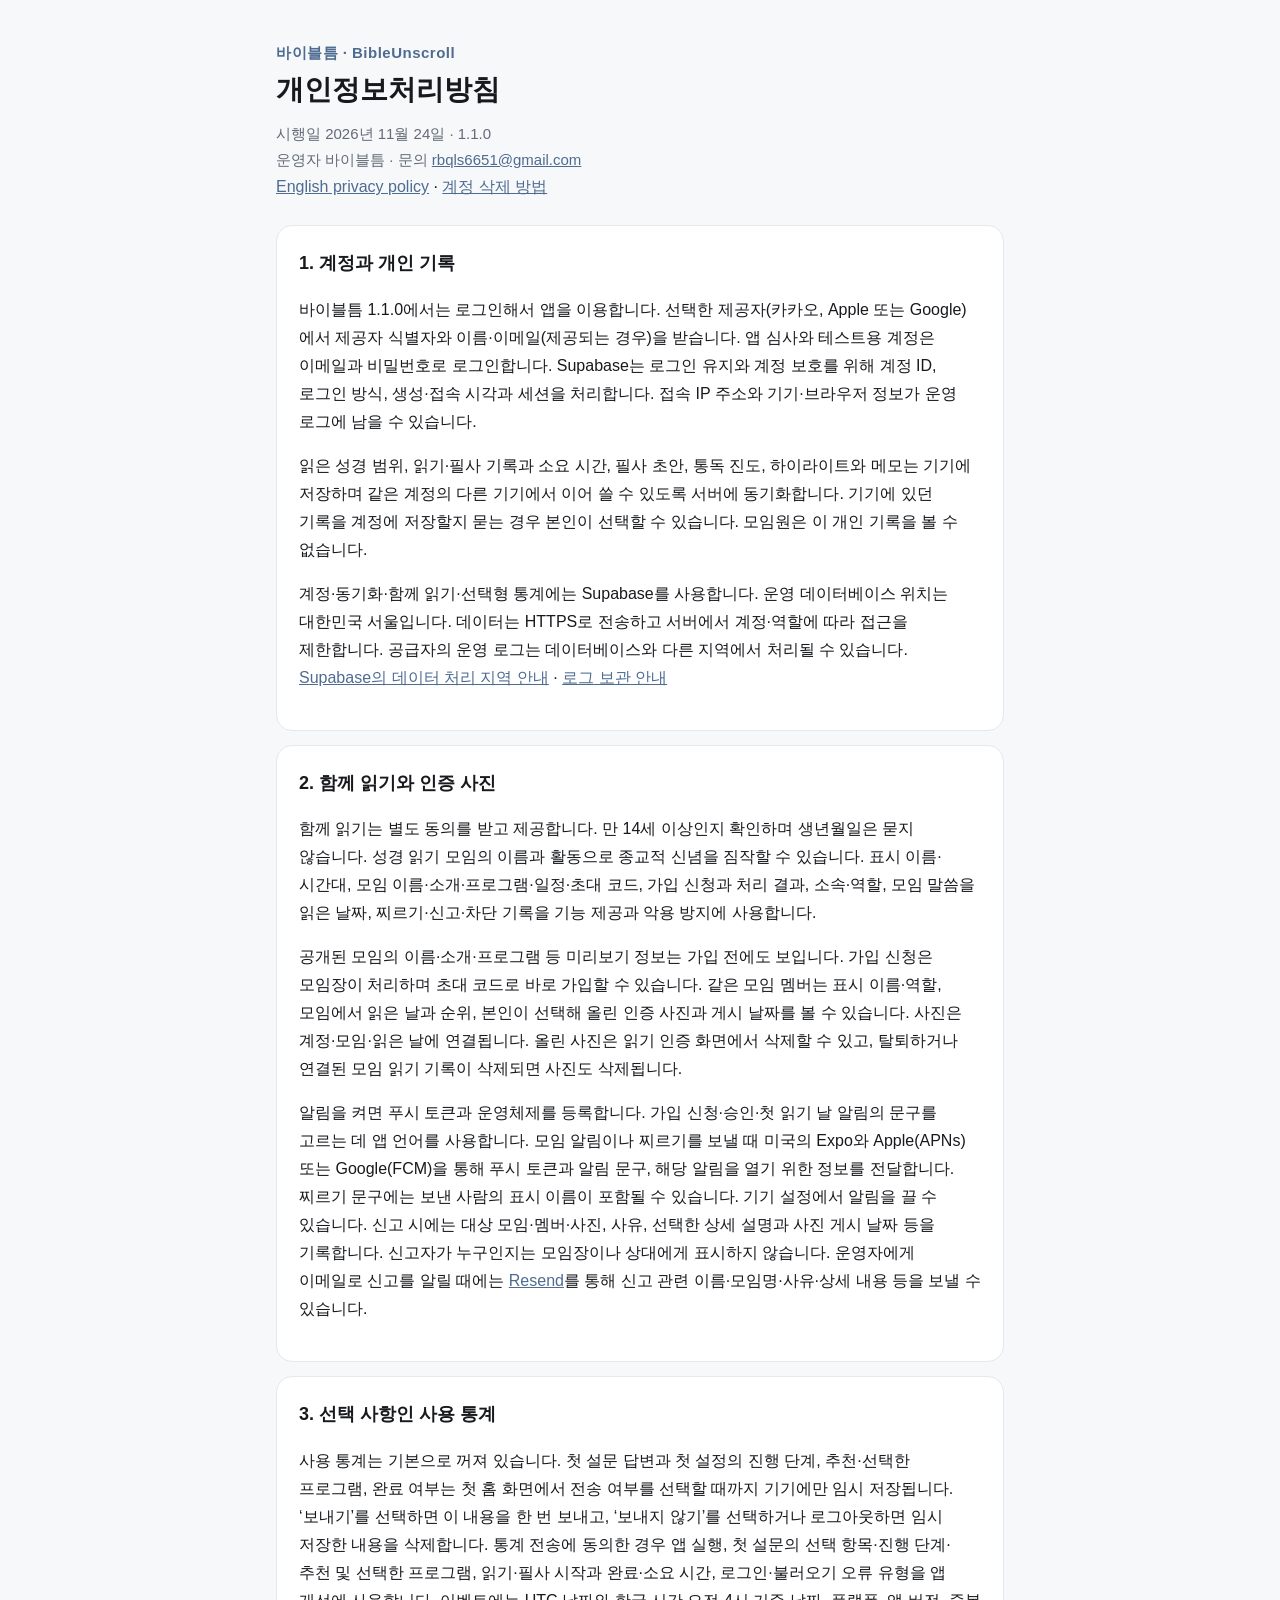
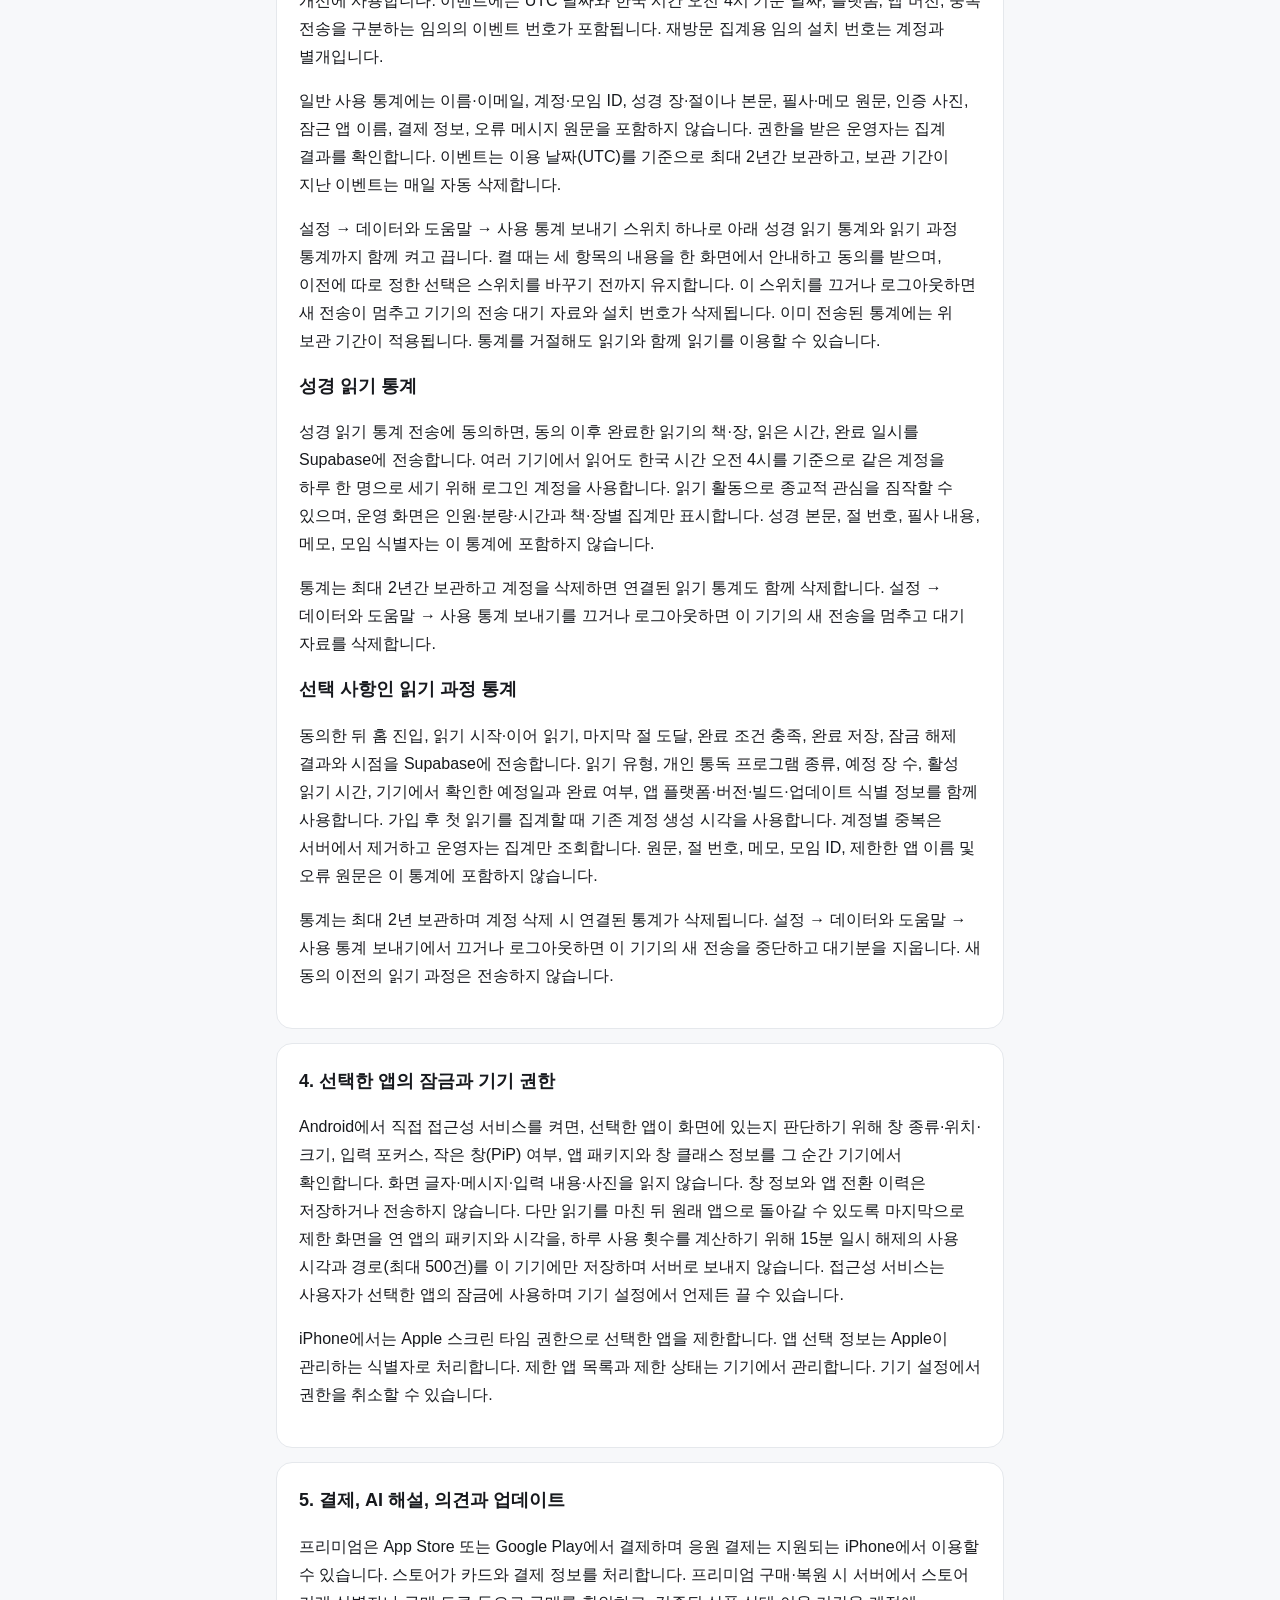
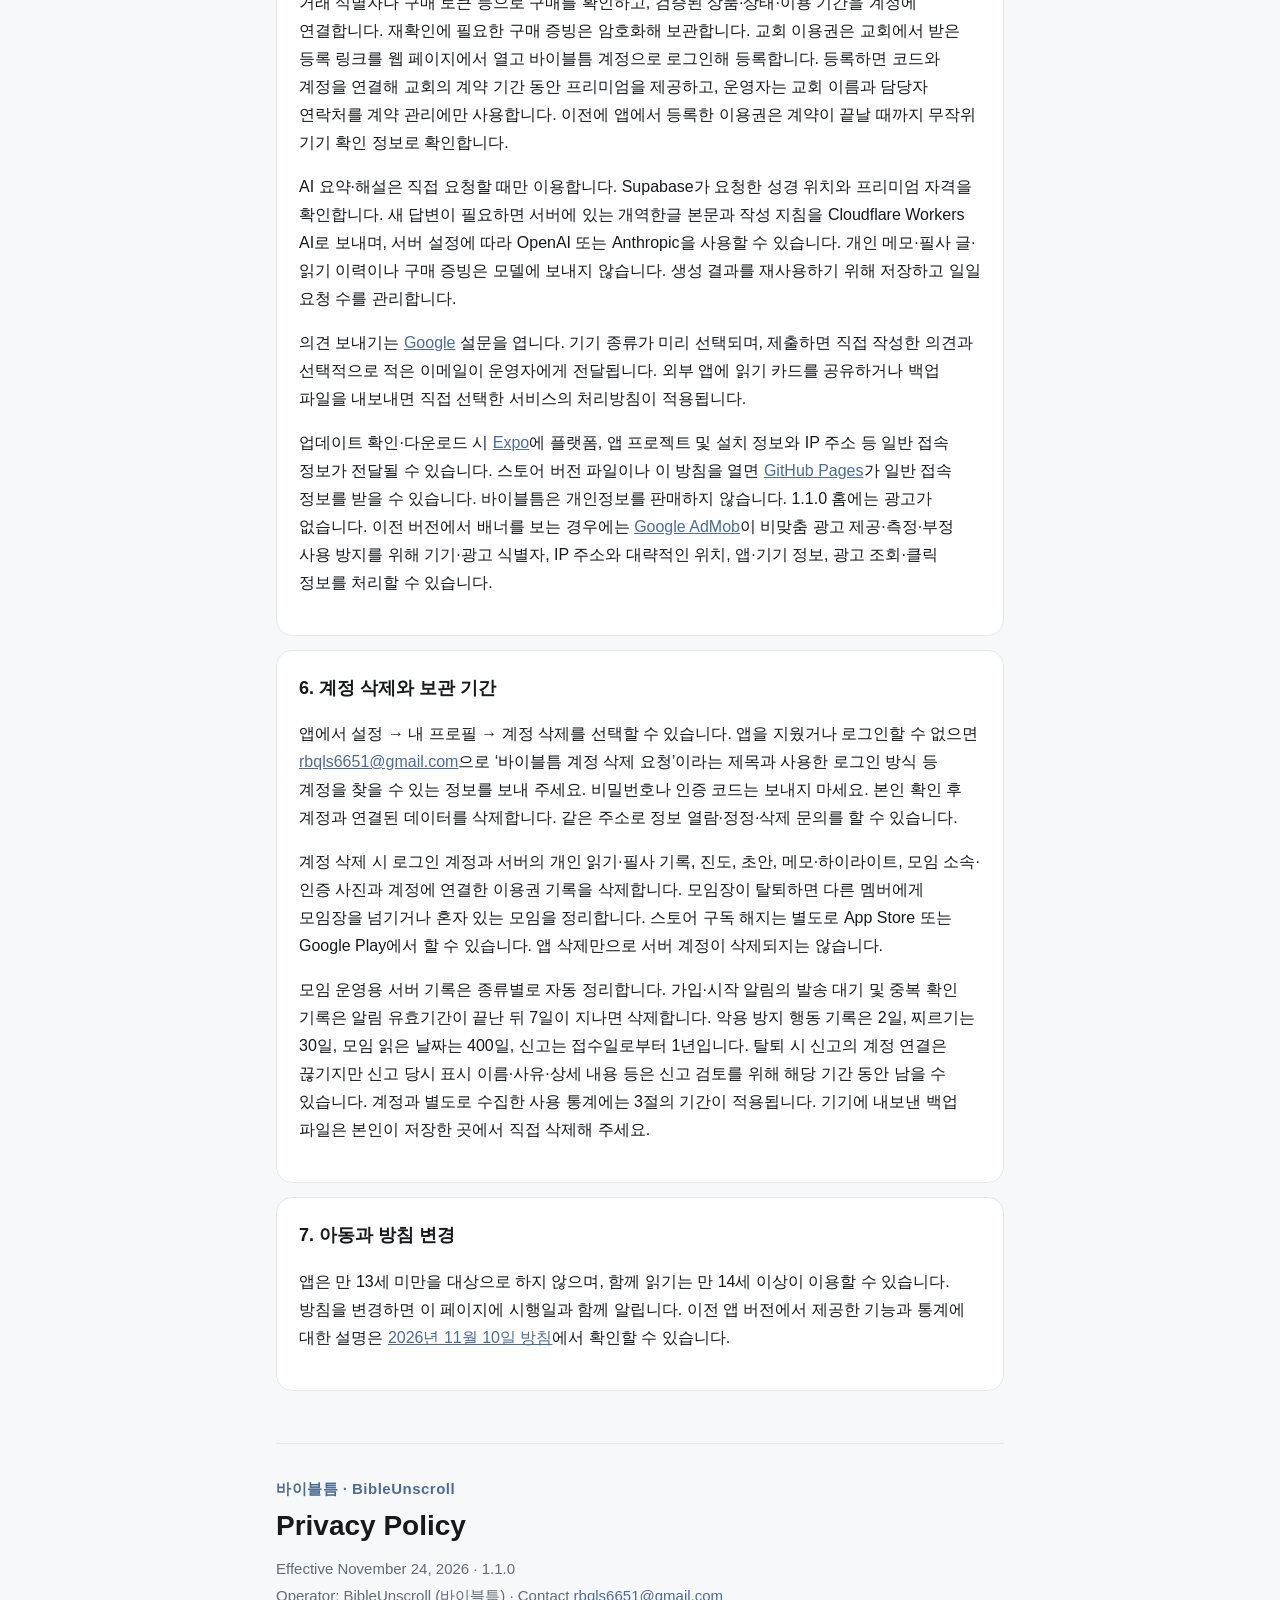
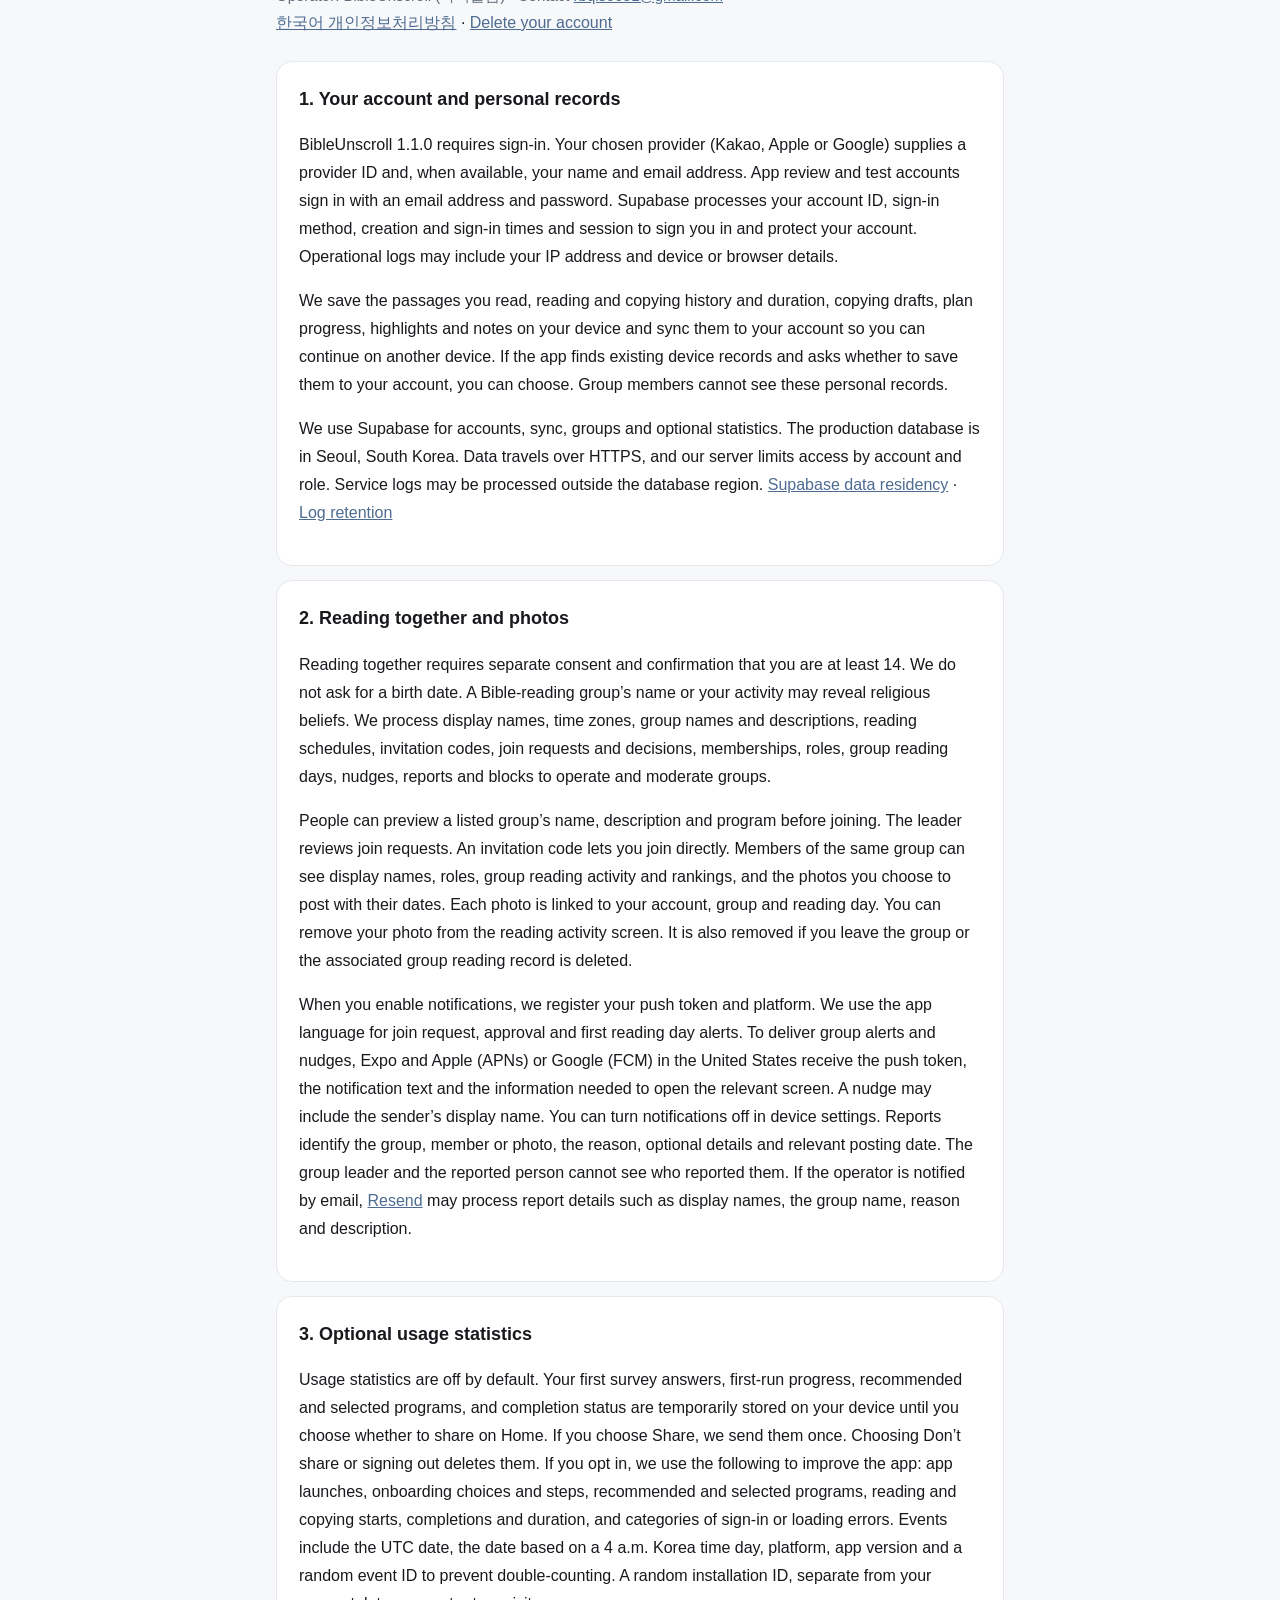
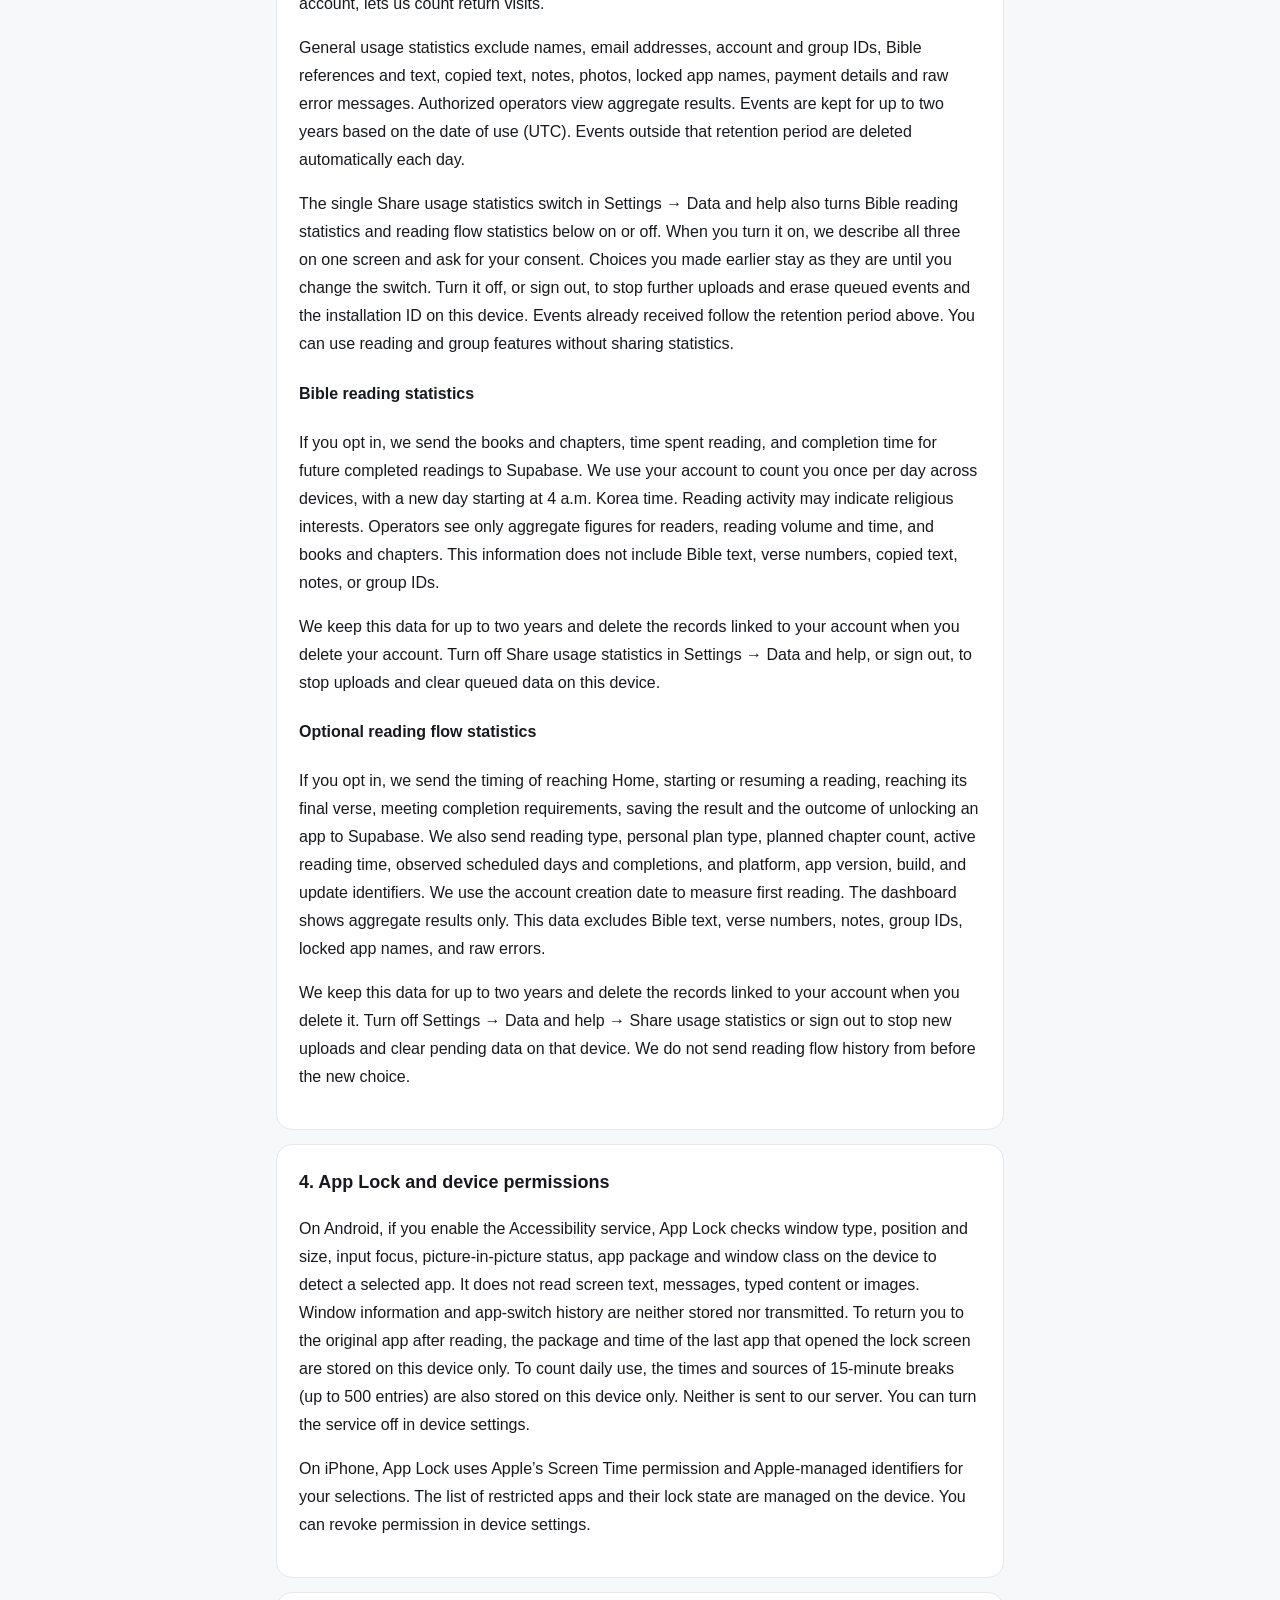
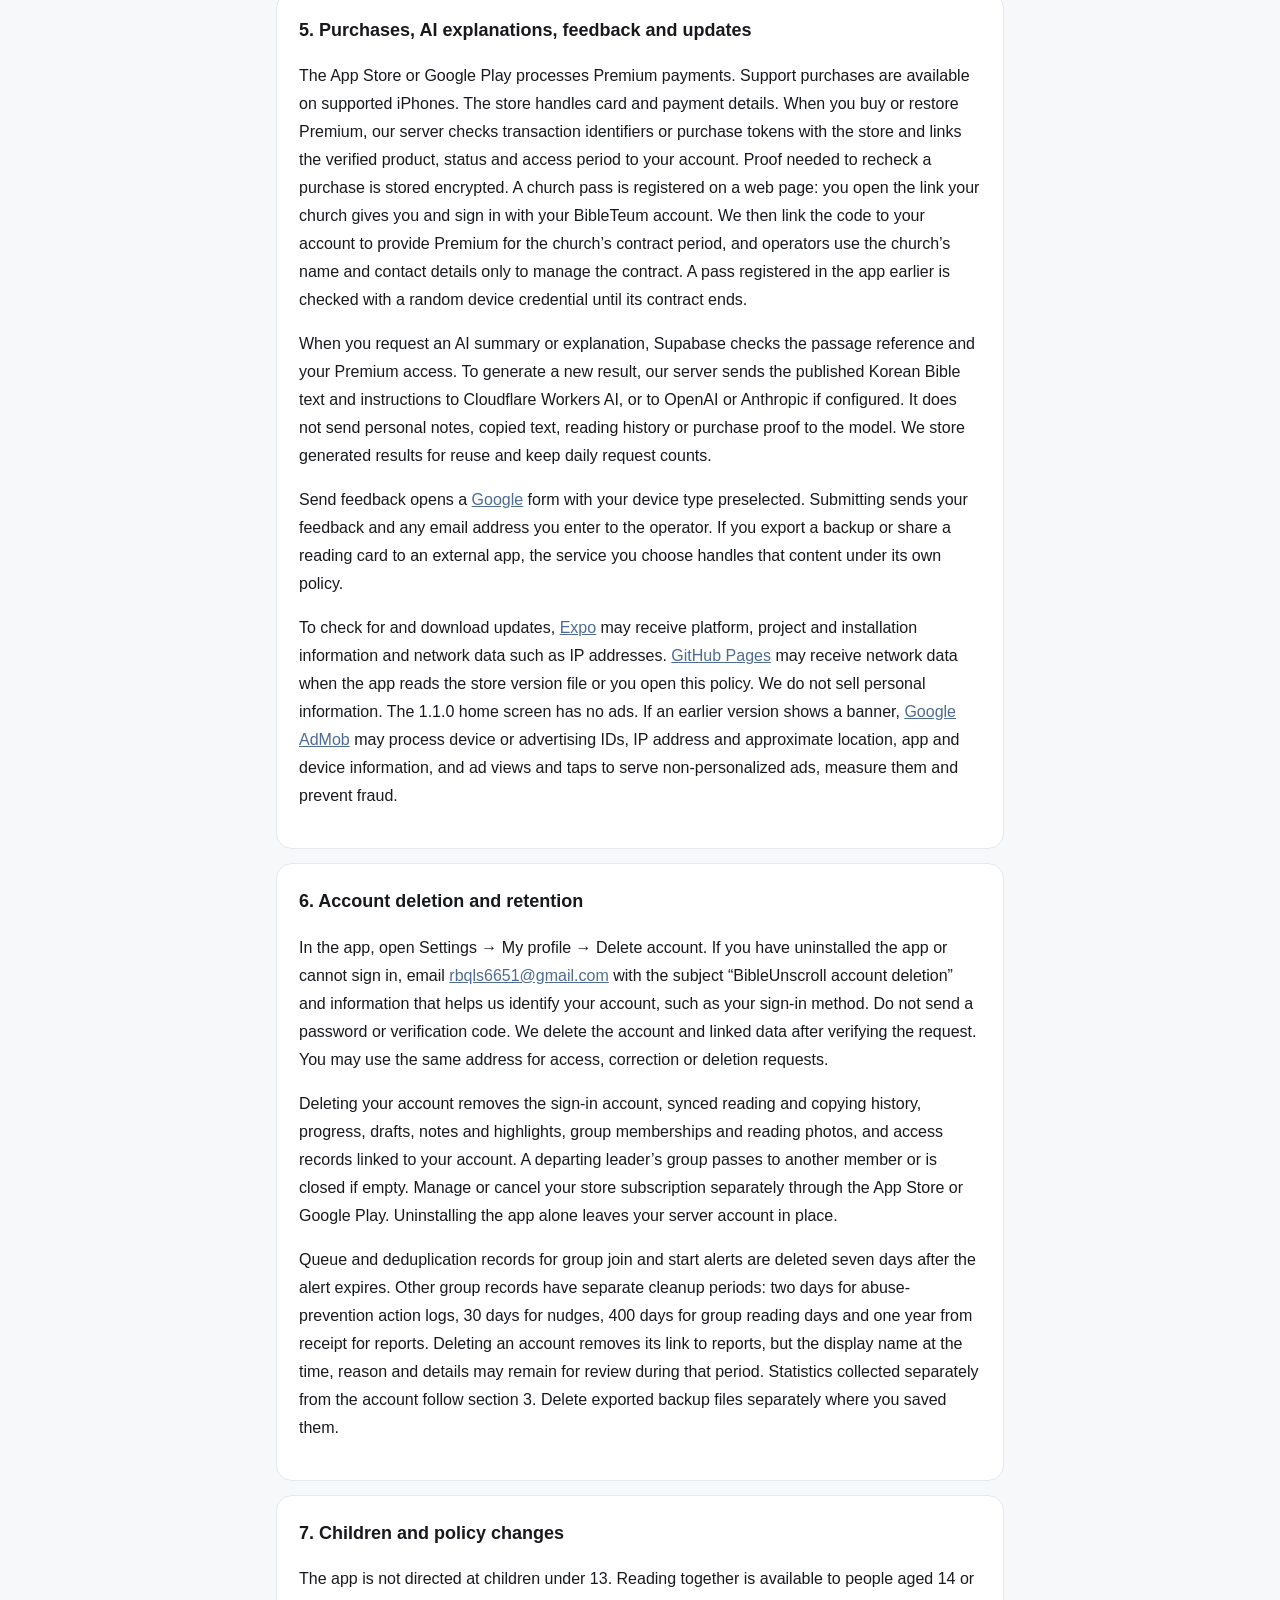
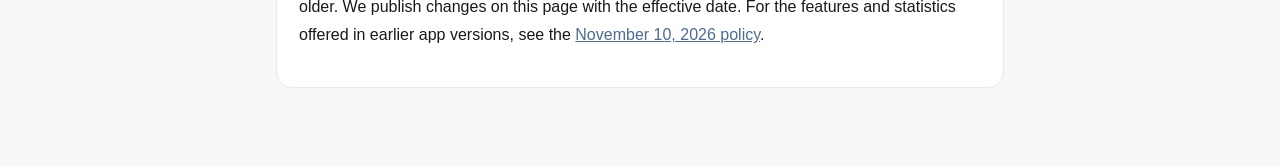
==== commit bde67475: "교회 이용권을 웹에서 계정으로 등록하는 방식 반영 교회 이용권은 교회가 준 링크를 웹에서 열고 바이블틈 계정으로 로그인해 등록하며, 코드를 계정에 연결해 계약 기간 동안 프리미엄을" ====
--- a/index.html
+++ b/index.html
@@ -69,7 +69,7 @@
 </section>
 <section class="card">
 <h2>5. 결제, AI 해설, 의견과 업데이트</h2>
-<p>프리미엄은 App Store 또는 Google Play에서 결제하며 응원 결제는 지원되는 iPhone에서 이용할 수 있습니다. 스토어가 카드와 결제 정보를 처리합니다. 프리미엄 구매·복원 시 서버에서 스토어 거래 식별자나 구매 토큰 등으로 구매를 확인하고, 검증된 상품·상태·이용 기간을 계정에 연결합니다. 재확인에 필요한 구매 증빙은 암호화해 보관합니다. 교회 이용권을 등록하면 코드, 플랫폼과 무작위 기기 확인 정보로 이용 가능 기간과 기기 등록을 관리합니다.</p>
+<p>프리미엄은 App Store 또는 Google Play에서 결제하며 응원 결제는 지원되는 iPhone에서 이용할 수 있습니다. 스토어가 카드와 결제 정보를 처리합니다. 프리미엄 구매·복원 시 서버에서 스토어 거래 식별자나 구매 토큰 등으로 구매를 확인하고, 검증된 상품·상태·이용 기간을 계정에 연결합니다. 재확인에 필요한 구매 증빙은 암호화해 보관합니다. 교회 이용권은 교회에서 받은 등록 링크를 웹 페이지에서 열고 바이블틈 계정으로 로그인해 등록합니다. 등록하면 코드와 계정을 연결해 교회의 계약 기간 동안 프리미엄을 제공하고, 운영자는 교회 이름과 담당자 연락처를 계약 관리에만 사용합니다. 이전에 앱에서 등록한 이용권은 계약이 끝날 때까지 무작위 기기 확인 정보로 확인합니다.</p>
 <p>AI 요약·해설은 직접 요청할 때만 이용합니다. Supabase가 요청한 성경 위치와 프리미엄 자격을 확인합니다. 새 답변이 필요하면 서버에 있는 개역한글 본문과 작성 지침을 Cloudflare Workers AI로 보내며, 서버 설정에 따라 OpenAI 또는 Anthropic을 사용할 수 있습니다. 개인 메모·필사 글·읽기 이력이나 구매 증빙은 모델에 보내지 않습니다. 생성 결과를 재사용하기 위해 저장하고 일일 요청 수를 관리합니다.</p>
 <p>의견 보내기는 <a href="https://policies.google.com/privacy">Google</a> 설문을 엽니다. 기기 종류가 미리 선택되며, 제출하면 직접 작성한 의견과 선택적으로 적은 이메일이 운영자에게 전달됩니다. 외부 앱에 읽기 카드를 공유하거나 백업 파일을 내보내면 직접 선택한 서비스의 처리방침이 적용됩니다.</p>
 <p>업데이트 확인·다운로드 시 <a href="https://expo.dev/privacy">Expo</a>에 플랫폼, 앱 프로젝트 및 설치 정보와 IP 주소 등 일반 접속 정보가 전달될 수 있습니다. 스토어 버전 파일이나 이 방침을 열면 <a href="https://docs.github.com/site-policy/privacy-policies/github-general-privacy-statement">GitHub Pages</a>가 일반 접속 정보를 받을 수 있습니다. 바이블틈은 개인정보를 판매하지 않습니다. 1.1.0 홈에는 광고가 없습니다. 이전 버전에서 배너를 보는 경우에는 <a href="https://policies.google.com/technologies/partner-sites">Google AdMob</a>이 비맞춤 광고 제공·측정·부정 사용 방지를 위해 기기·광고 식별자, IP 주소와 대략적인 위치, 앱·기기 정보, 광고 조회·클릭 정보를 처리할 수 있습니다.</p>
@@ -123,7 +123,7 @@
 </section>
 <section class="card">
 <h3>5. Purchases, AI explanations, feedback and updates</h3>
-<p>The App Store or Google Play processes Premium payments. Support purchases are available on supported iPhones. The store handles card and payment details. When you buy or restore Premium, our server checks transaction identifiers or purchase tokens with the store and links the verified product, status and access period to your account. Proof needed to recheck a purchase is stored encrypted. If you redeem a church pass, we use its code, platform and a random device credential to manage the registered device and access period.</p>
+<p>The App Store or Google Play processes Premium payments. Support purchases are available on supported iPhones. The store handles card and payment details. When you buy or restore Premium, our server checks transaction identifiers or purchase tokens with the store and links the verified product, status and access period to your account. Proof needed to recheck a purchase is stored encrypted. A church pass is registered on a web page: you open the link your church gives you and sign in with your BibleTeum account. We then link the code to your account to provide Premium for the church’s contract period, and operators use the church’s name and contact details only to manage the contract. A pass registered in the app earlier is checked with a random device credential until its contract ends.</p>
 <p>When you request an AI summary or explanation, Supabase checks the passage reference and your Premium access. To generate a new result, our server sends the published Korean Bible text and instructions to Cloudflare Workers AI, or to OpenAI or Anthropic if configured. It does not send personal notes, copied text, reading history or purchase proof to the model. We store generated results for reuse and keep daily request counts.</p>
 <p>Send feedback opens a <a href="https://policies.google.com/privacy">Google</a> form with your device type preselected. Submitting sends your feedback and any email address you enter to the operator. If you export a backup or share a reading card to an external app, the service you choose handles that content under its own policy.</p>
 <p>To check for and download updates, <a href="https://expo.dev/privacy">Expo</a> may receive platform, project and installation information and network data such as IP addresses. <a href="https://docs.github.com/site-policy/privacy-policies/github-general-privacy-statement">GitHub Pages</a> may receive network data when the app reads the store version file or you open this policy. We do not sell personal information. The 1.1.0 home screen has no ads. If an earlier version shows a banner, <a href="https://policies.google.com/technologies/partner-sites">Google AdMob</a> may process device or advertising IDs, IP address and approximate location, app and device information, and ad views and taps to serve non-personalized ads, measure them and prevent fraud.</p>
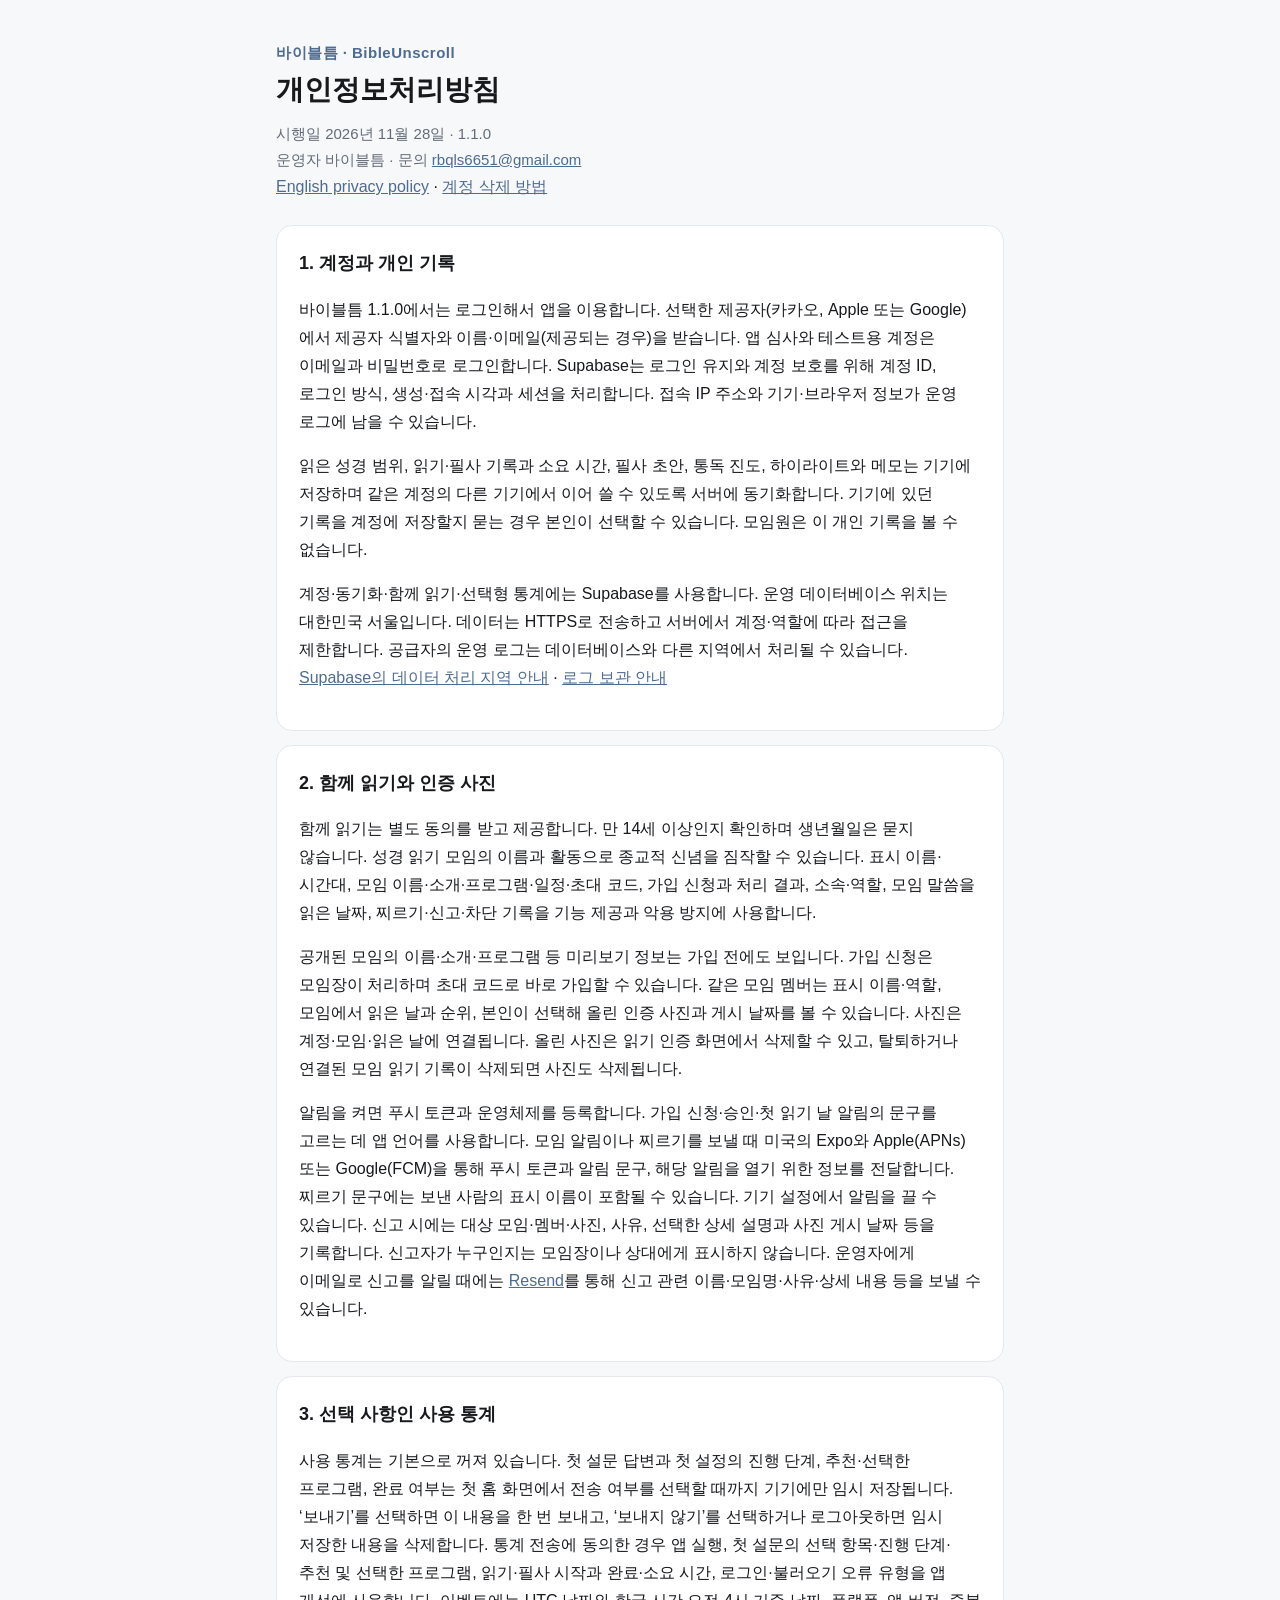
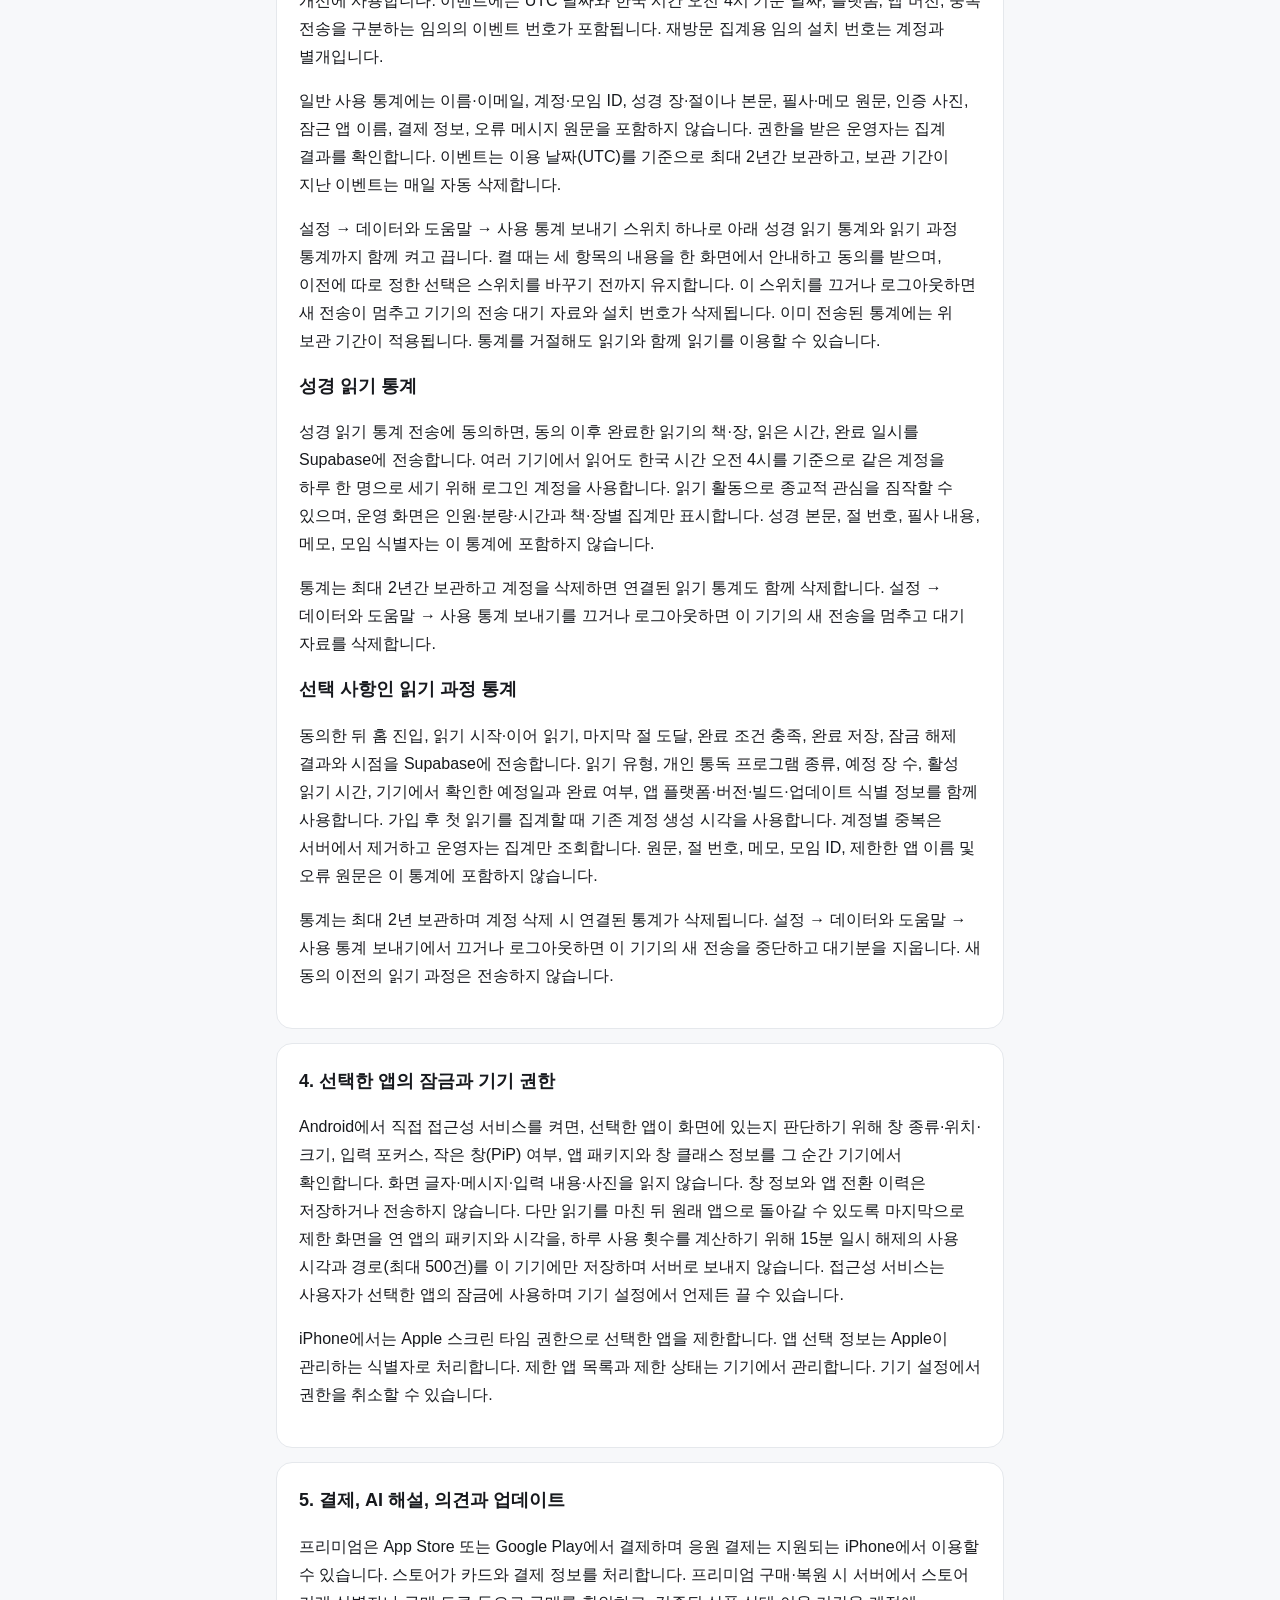
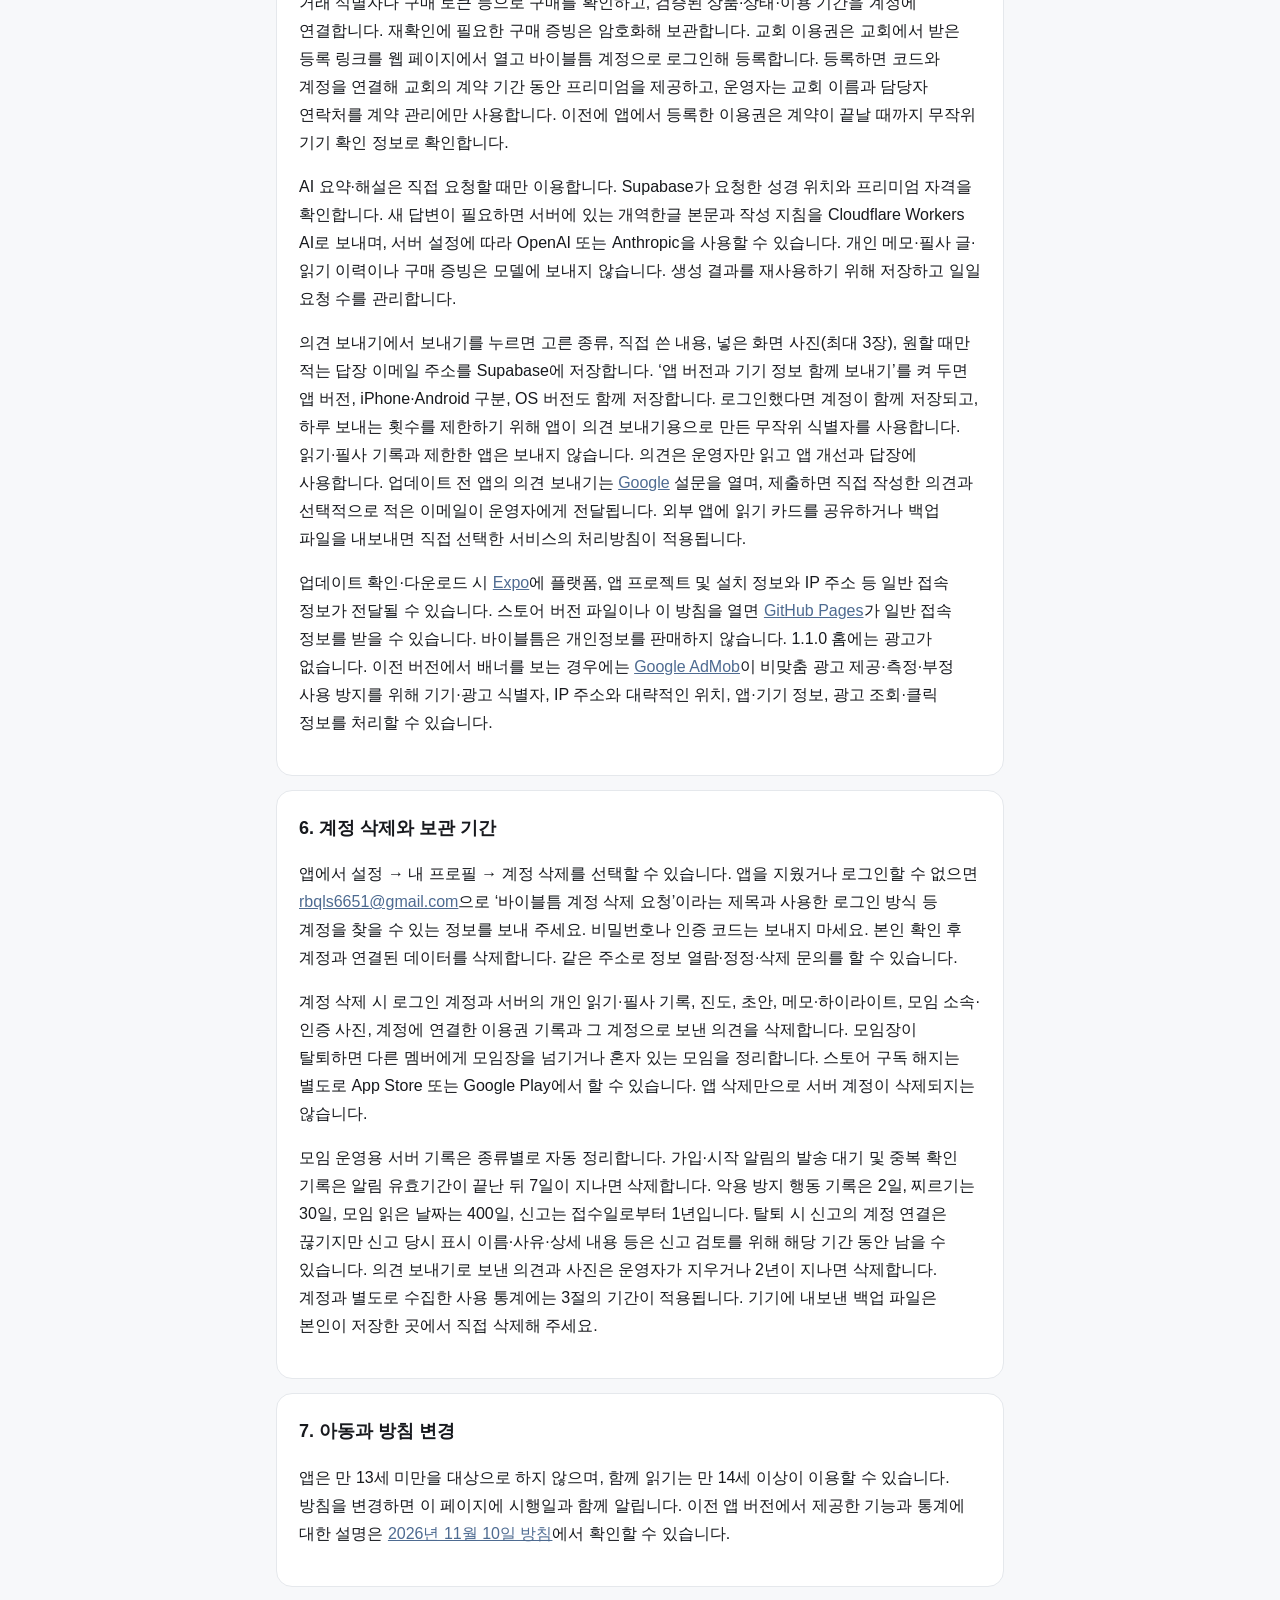
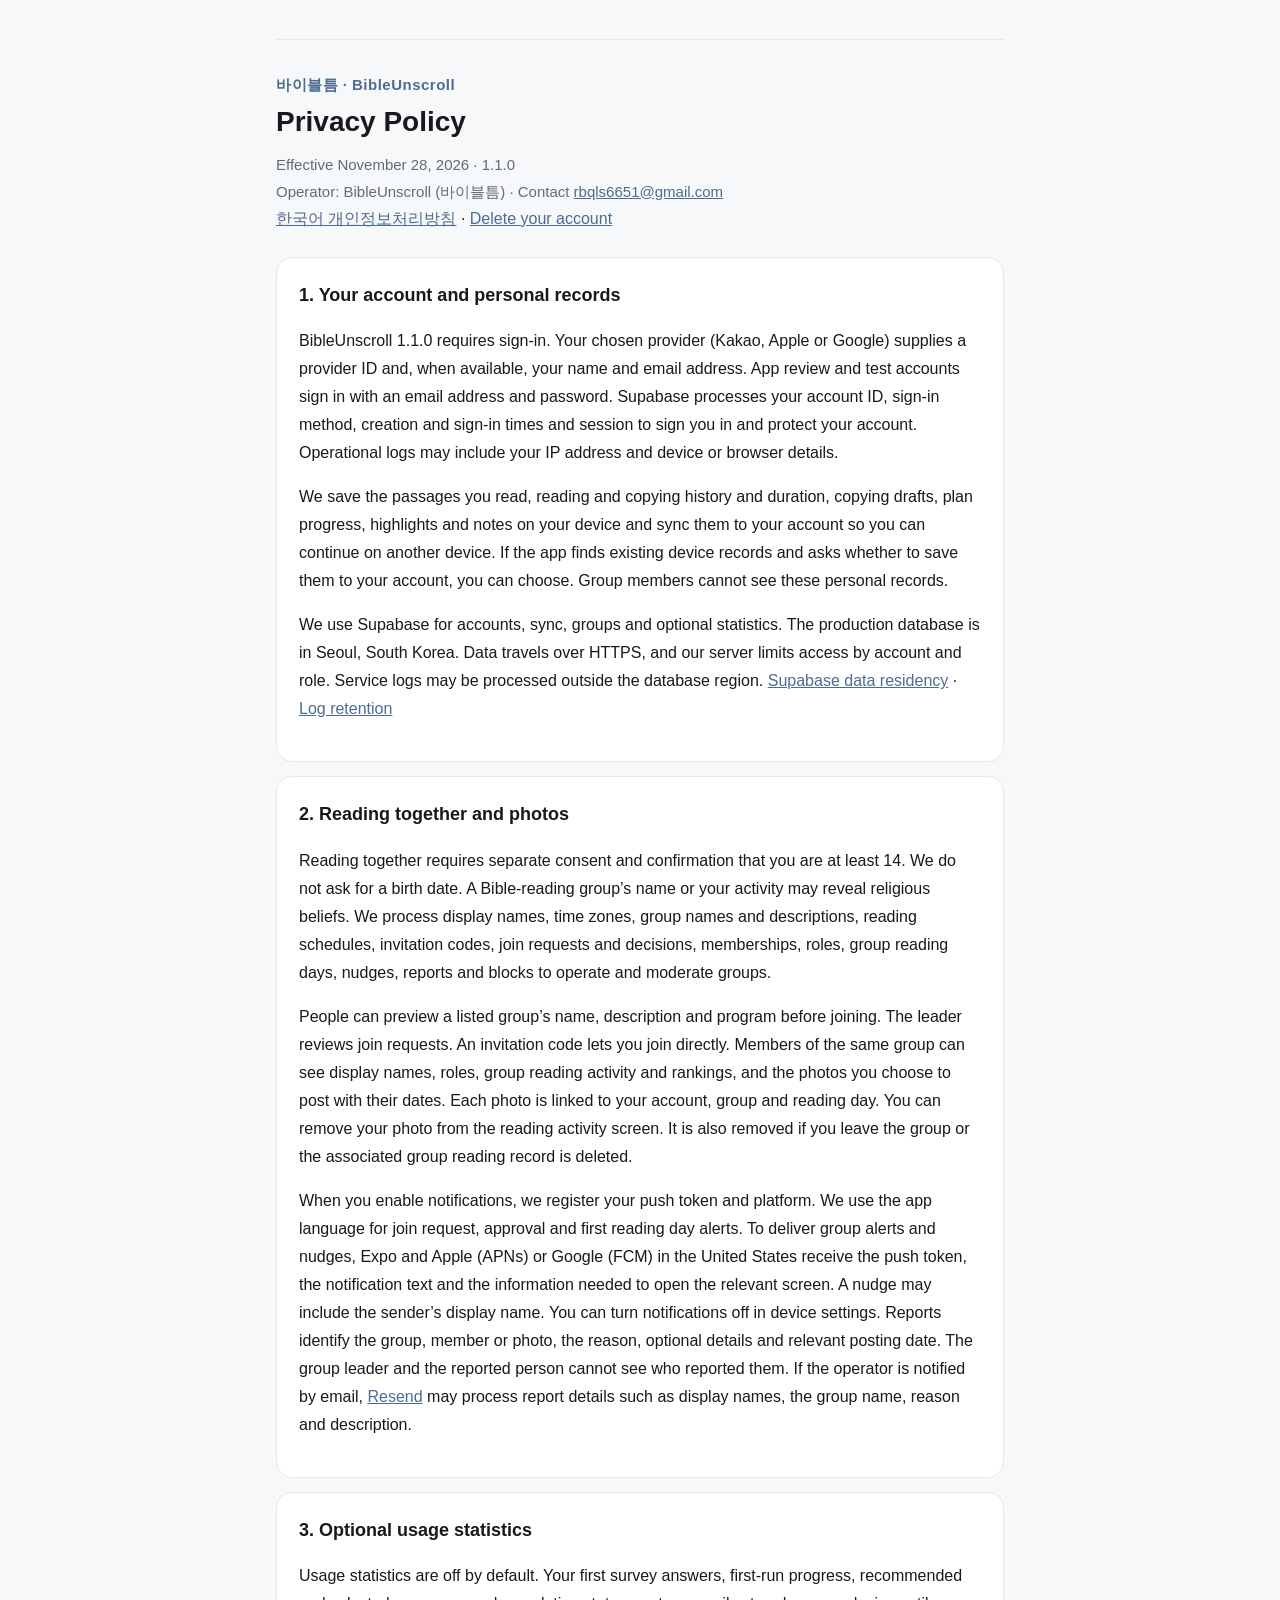
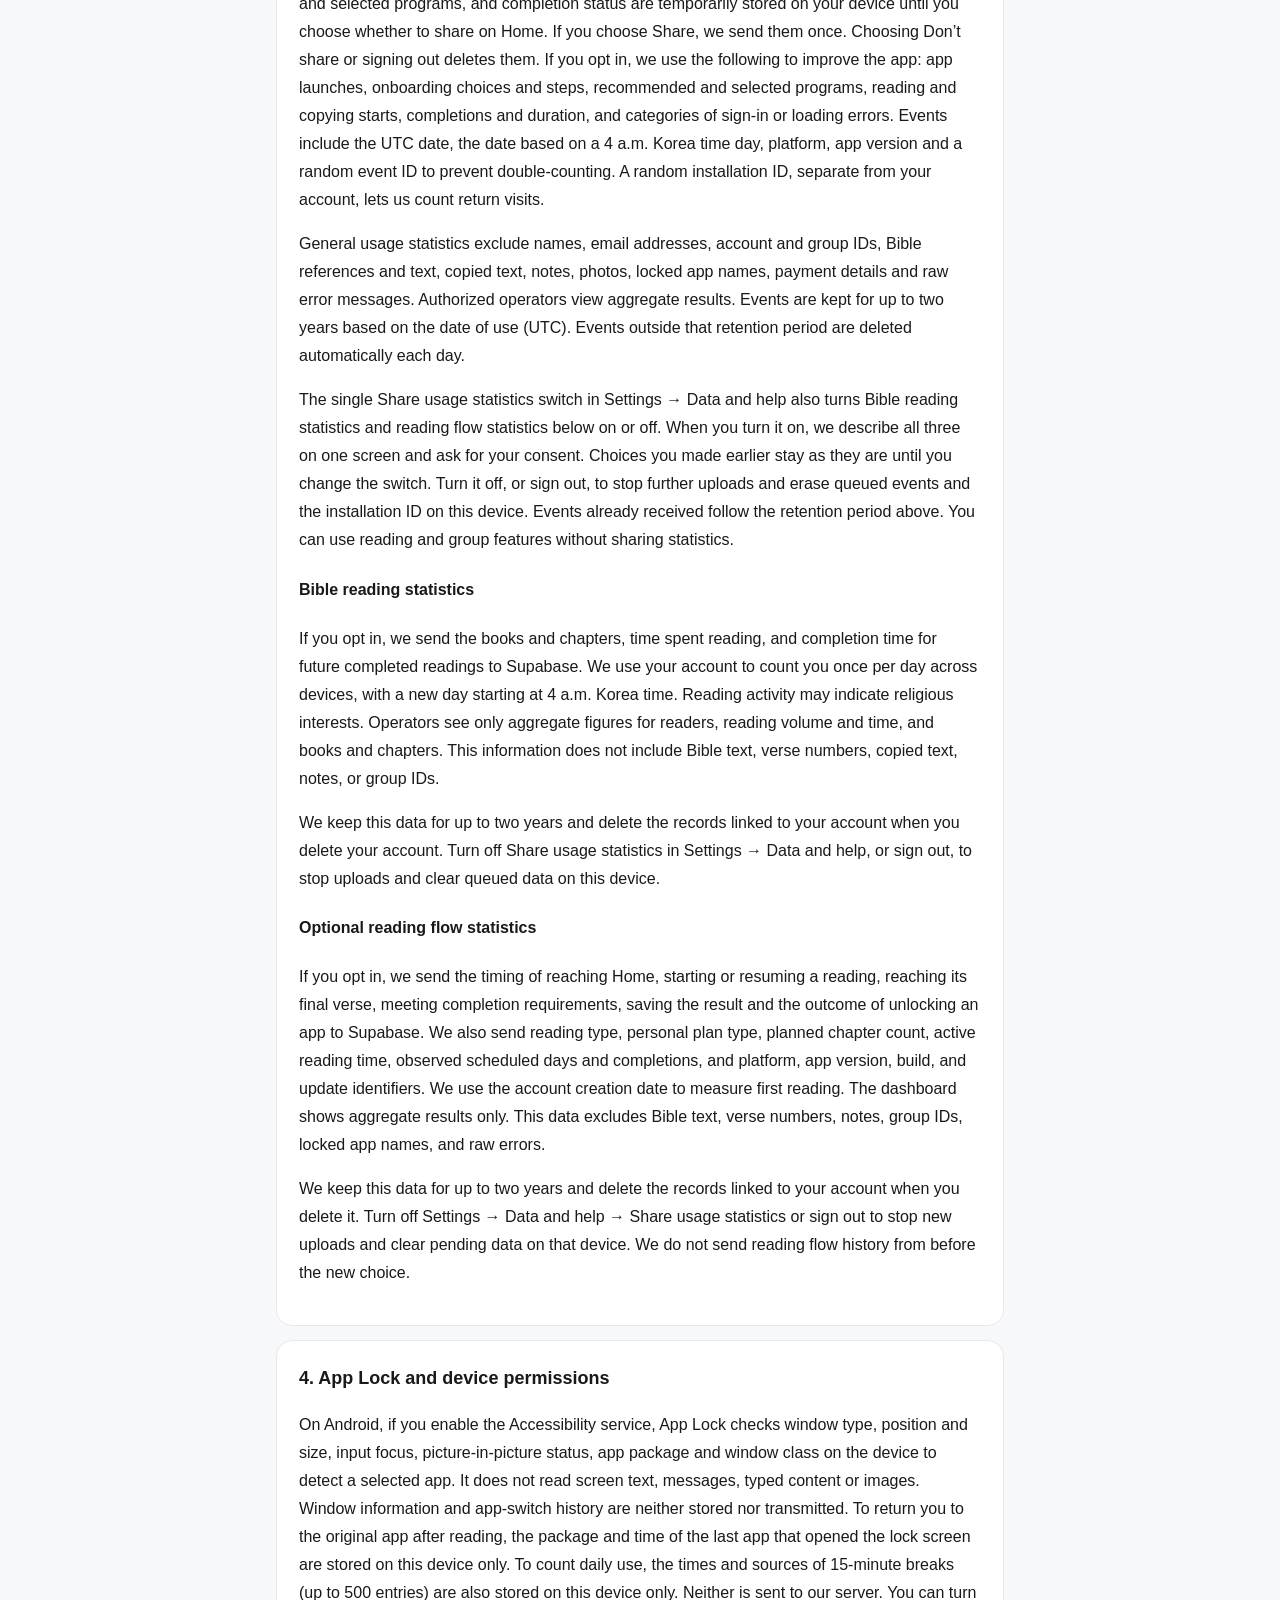
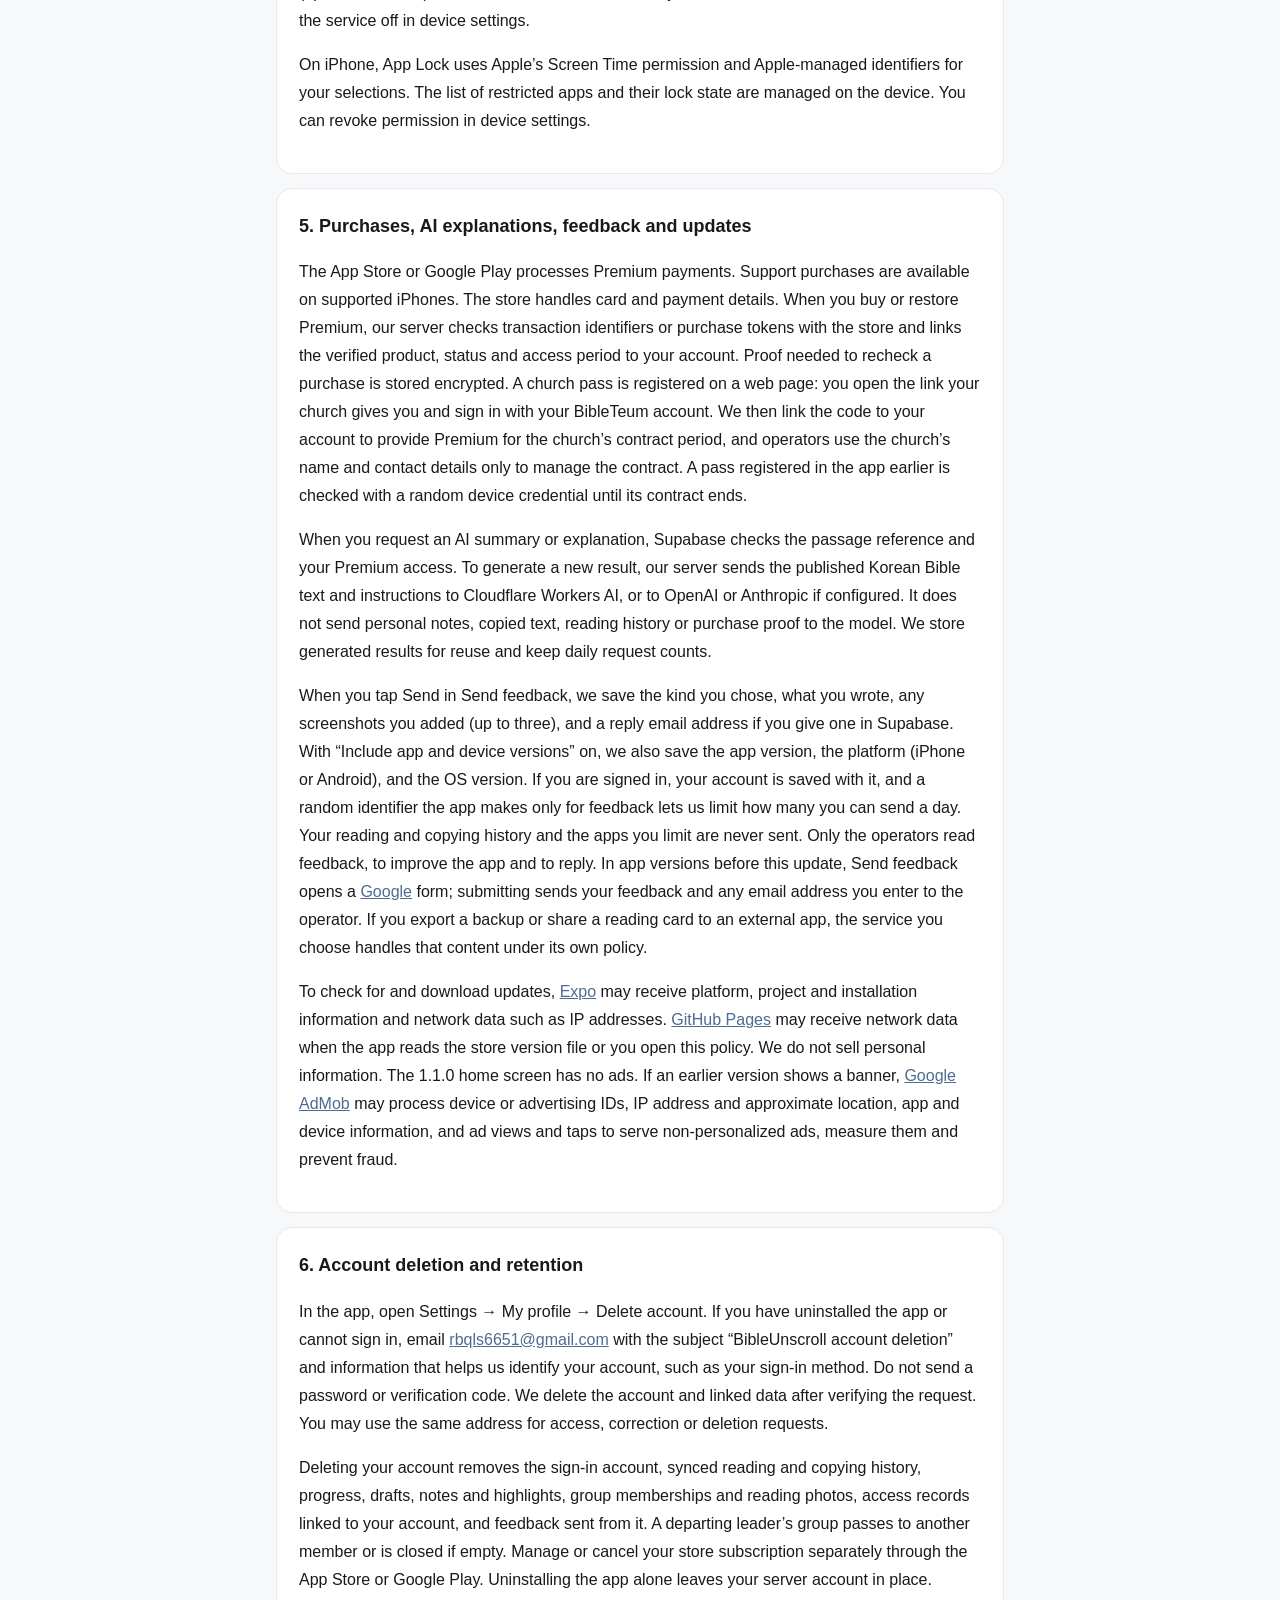
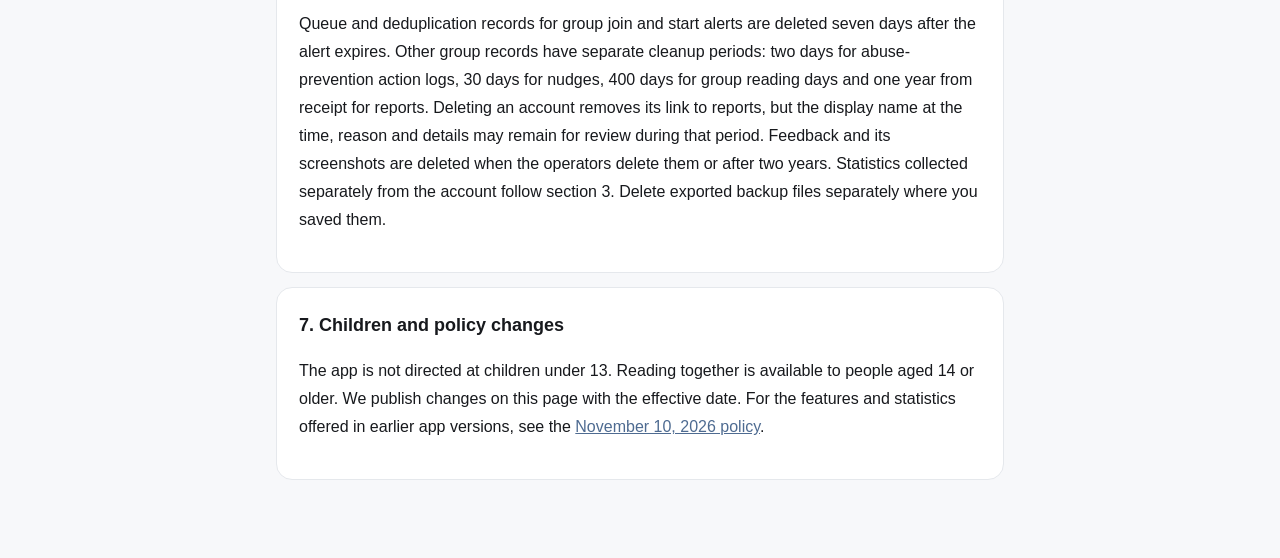
==== commit 911f957c: "의견 보내기를 앱 안 화면으로 바꾼 내용 반영, 시행일 2026-11-28 Co-Authored-By: Claude Opus 5.5 <noreply@anthropic.com>" ====
--- a/index.html
+++ b/index.html
@@ -35,7 +35,7 @@
 <header>
 <div class="brand">바이블틈 · BibleUnscroll</div>
 <h1 class="policy-title">개인정보처리방침</h1>
-<div class="meta">시행일 2026년 11월 24일 · 1.1.0<br>운영자 바이블틈 · 문의 <a href="mailto:rbqls6651@gmail.com">rbqls6651@gmail.com</a></div>
+<div class="meta">시행일 2026년 11월 28일 · 1.1.0<br>운영자 바이블틈 · 문의 <a href="mailto:rbqls6651@gmail.com">rbqls6651@gmail.com</a></div>
 <nav><a href="#english" lang="en">English privacy policy</a> · <a href="#groups-delete">계정 삭제 방법</a></nav>
 </header>
 <section class="card">
@@ -71,14 +71,14 @@
 <h2>5. 결제, AI 해설, 의견과 업데이트</h2>
 <p>프리미엄은 App Store 또는 Google Play에서 결제하며 응원 결제는 지원되는 iPhone에서 이용할 수 있습니다. 스토어가 카드와 결제 정보를 처리합니다. 프리미엄 구매·복원 시 서버에서 스토어 거래 식별자나 구매 토큰 등으로 구매를 확인하고, 검증된 상품·상태·이용 기간을 계정에 연결합니다. 재확인에 필요한 구매 증빙은 암호화해 보관합니다. 교회 이용권은 교회에서 받은 등록 링크를 웹 페이지에서 열고 바이블틈 계정으로 로그인해 등록합니다. 등록하면 코드와 계정을 연결해 교회의 계약 기간 동안 프리미엄을 제공하고, 운영자는 교회 이름과 담당자 연락처를 계약 관리에만 사용합니다. 이전에 앱에서 등록한 이용권은 계약이 끝날 때까지 무작위 기기 확인 정보로 확인합니다.</p>
 <p>AI 요약·해설은 직접 요청할 때만 이용합니다. Supabase가 요청한 성경 위치와 프리미엄 자격을 확인합니다. 새 답변이 필요하면 서버에 있는 개역한글 본문과 작성 지침을 Cloudflare Workers AI로 보내며, 서버 설정에 따라 OpenAI 또는 Anthropic을 사용할 수 있습니다. 개인 메모·필사 글·읽기 이력이나 구매 증빙은 모델에 보내지 않습니다. 생성 결과를 재사용하기 위해 저장하고 일일 요청 수를 관리합니다.</p>
-<p>의견 보내기는 <a href="https://policies.google.com/privacy">Google</a> 설문을 엽니다. 기기 종류가 미리 선택되며, 제출하면 직접 작성한 의견과 선택적으로 적은 이메일이 운영자에게 전달됩니다. 외부 앱에 읽기 카드를 공유하거나 백업 파일을 내보내면 직접 선택한 서비스의 처리방침이 적용됩니다.</p>
+<p>의견 보내기에서 보내기를 누르면 고른 종류, 직접 쓴 내용, 넣은 화면 사진(최대 3장), 원할 때만 적는 답장 이메일 주소를 Supabase에 저장합니다. ‘앱 버전과 기기 정보 함께 보내기’를 켜 두면 앱 버전, iPhone·Android 구분, OS 버전도 함께 저장합니다. 로그인했다면 계정이 함께 저장되고, 하루 보내는 횟수를 제한하기 위해 앱이 의견 보내기용으로 만든 무작위 식별자를 사용합니다. 읽기·필사 기록과 제한한 앱은 보내지 않습니다. 의견은 운영자만 읽고 앱 개선과 답장에 사용합니다. 업데이트 전 앱의 의견 보내기는 <a href="https://policies.google.com/privacy">Google</a> 설문을 열며, 제출하면 직접 작성한 의견과 선택적으로 적은 이메일이 운영자에게 전달됩니다. 외부 앱에 읽기 카드를 공유하거나 백업 파일을 내보내면 직접 선택한 서비스의 처리방침이 적용됩니다.</p>
 <p>업데이트 확인·다운로드 시 <a href="https://expo.dev/privacy">Expo</a>에 플랫폼, 앱 프로젝트 및 설치 정보와 IP 주소 등 일반 접속 정보가 전달될 수 있습니다. 스토어 버전 파일이나 이 방침을 열면 <a href="https://docs.github.com/site-policy/privacy-policies/github-general-privacy-statement">GitHub Pages</a>가 일반 접속 정보를 받을 수 있습니다. 바이블틈은 개인정보를 판매하지 않습니다. 1.1.0 홈에는 광고가 없습니다. 이전 버전에서 배너를 보는 경우에는 <a href="https://policies.google.com/technologies/partner-sites">Google AdMob</a>이 비맞춤 광고 제공·측정·부정 사용 방지를 위해 기기·광고 식별자, IP 주소와 대략적인 위치, 앱·기기 정보, 광고 조회·클릭 정보를 처리할 수 있습니다.</p>
 </section>
 <section class="card" id="groups-delete">
 <h2>6. 계정 삭제와 보관 기간</h2>
 <p>앱에서 설정 → 내 프로필 → 계정 삭제를 선택할 수 있습니다. 앱을 지웠거나 로그인할 수 없으면 <a href="mailto:rbqls6651@gmail.com">rbqls6651@gmail.com</a>으로 ‘바이블틈 계정 삭제 요청’이라는 제목과 사용한 로그인 방식 등 계정을 찾을 수 있는 정보를 보내 주세요. 비밀번호나 인증 코드는 보내지 마세요. 본인 확인 후 계정과 연결된 데이터를 삭제합니다. 같은 주소로 정보 열람·정정·삭제 문의를 할 수 있습니다.</p>
-<p>계정 삭제 시 로그인 계정과 서버의 개인 읽기·필사 기록, 진도, 초안, 메모·하이라이트, 모임 소속·인증 사진과 계정에 연결한 이용권 기록을 삭제합니다. 모임장이 탈퇴하면 다른 멤버에게 모임장을 넘기거나 혼자 있는 모임을 정리합니다. 스토어 구독 해지는 별도로 App Store 또는 Google Play에서 할 수 있습니다. 앱 삭제만으로 서버 계정이 삭제되지는 않습니다.</p>
-<p>모임 운영용 서버 기록은 종류별로 자동 정리합니다. 가입·시작 알림의 발송 대기 및 중복 확인 기록은 알림 유효기간이 끝난 뒤 7일이 지나면 삭제합니다. 악용 방지 행동 기록은 2일, 찌르기는 30일, 모임 읽은 날짜는 400일, 신고는 접수일로부터 1년입니다. 탈퇴 시 신고의 계정 연결은 끊기지만 신고 당시 표시 이름·사유·상세 내용 등은 신고 검토를 위해 해당 기간 동안 남을 수 있습니다. 계정과 별도로 수집한 사용 통계에는 3절의 기간이 적용됩니다. 기기에 내보낸 백업 파일은 본인이 저장한 곳에서 직접 삭제해 주세요.</p>
+<p>계정 삭제 시 로그인 계정과 서버의 개인 읽기·필사 기록, 진도, 초안, 메모·하이라이트, 모임 소속·인증 사진, 계정에 연결한 이용권 기록과 그 계정으로 보낸 의견을 삭제합니다. 모임장이 탈퇴하면 다른 멤버에게 모임장을 넘기거나 혼자 있는 모임을 정리합니다. 스토어 구독 해지는 별도로 App Store 또는 Google Play에서 할 수 있습니다. 앱 삭제만으로 서버 계정이 삭제되지는 않습니다.</p>
+<p>모임 운영용 서버 기록은 종류별로 자동 정리합니다. 가입·시작 알림의 발송 대기 및 중복 확인 기록은 알림 유효기간이 끝난 뒤 7일이 지나면 삭제합니다. 악용 방지 행동 기록은 2일, 찌르기는 30일, 모임 읽은 날짜는 400일, 신고는 접수일로부터 1년입니다. 탈퇴 시 신고의 계정 연결은 끊기지만 신고 당시 표시 이름·사유·상세 내용 등은 신고 검토를 위해 해당 기간 동안 남을 수 있습니다. 의견 보내기로 보낸 의견과 사진은 운영자가 지우거나 2년이 지나면 삭제합니다. 계정과 별도로 수집한 사용 통계에는 3절의 기간이 적용됩니다. 기기에 내보낸 백업 파일은 본인이 저장한 곳에서 직접 삭제해 주세요.</p>
 </section>
 <section class="card">
 <h2>7. 아동과 방침 변경</h2>
@@ -89,7 +89,7 @@
 <header>
 <div class="brand">바이블틈 · BibleUnscroll</div>
 <h2 class="policy-title">Privacy Policy</h2>
-<div class="meta">Effective November 24, 2026 · 1.1.0<br>Operator: BibleUnscroll (바이블틈) · Contact <a href="mailto:rbqls6651@gmail.com">rbqls6651@gmail.com</a></div>
+<div class="meta">Effective November 28, 2026 · 1.1.0<br>Operator: BibleUnscroll (바이블틈) · Contact <a href="mailto:rbqls6651@gmail.com">rbqls6651@gmail.com</a></div>
 <nav><a href="#korean" lang="ko">한국어 개인정보처리방침</a> · <a href="#delete-account">Delete your account</a></nav>
 </header>
 <section class="card">
@@ -125,14 +125,14 @@
 <h3>5. Purchases, AI explanations, feedback and updates</h3>
 <p>The App Store or Google Play processes Premium payments. Support purchases are available on supported iPhones. The store handles card and payment details. When you buy or restore Premium, our server checks transaction identifiers or purchase tokens with the store and links the verified product, status and access period to your account. Proof needed to recheck a purchase is stored encrypted. A church pass is registered on a web page: you open the link your church gives you and sign in with your BibleTeum account. We then link the code to your account to provide Premium for the church’s contract period, and operators use the church’s name and contact details only to manage the contract. A pass registered in the app earlier is checked with a random device credential until its contract ends.</p>
 <p>When you request an AI summary or explanation, Supabase checks the passage reference and your Premium access. To generate a new result, our server sends the published Korean Bible text and instructions to Cloudflare Workers AI, or to OpenAI or Anthropic if configured. It does not send personal notes, copied text, reading history or purchase proof to the model. We store generated results for reuse and keep daily request counts.</p>
-<p>Send feedback opens a <a href="https://policies.google.com/privacy">Google</a> form with your device type preselected. Submitting sends your feedback and any email address you enter to the operator. If you export a backup or share a reading card to an external app, the service you choose handles that content under its own policy.</p>
+<p>When you tap Send in Send feedback, we save the kind you chose, what you wrote, any screenshots you added (up to three), and a reply email address if you give one in Supabase. With “Include app and device versions” on, we also save the app version, the platform (iPhone or Android), and the OS version. If you are signed in, your account is saved with it, and a random identifier the app makes only for feedback lets us limit how many you can send a day. Your reading and copying history and the apps you limit are never sent. Only the operators read feedback, to improve the app and to reply. In app versions before this update, Send feedback opens a <a href="https://policies.google.com/privacy">Google</a> form; submitting sends your feedback and any email address you enter to the operator. If you export a backup or share a reading card to an external app, the service you choose handles that content under its own policy.</p>
 <p>To check for and download updates, <a href="https://expo.dev/privacy">Expo</a> may receive platform, project and installation information and network data such as IP addresses. <a href="https://docs.github.com/site-policy/privacy-policies/github-general-privacy-statement">GitHub Pages</a> may receive network data when the app reads the store version file or you open this policy. We do not sell personal information. The 1.1.0 home screen has no ads. If an earlier version shows a banner, <a href="https://policies.google.com/technologies/partner-sites">Google AdMob</a> may process device or advertising IDs, IP address and approximate location, app and device information, and ad views and taps to serve non-personalized ads, measure them and prevent fraud.</p>
 </section>
 <section class="card" id="delete-account">
 <h3>6. Account deletion and retention</h3>
 <p>In the app, open Settings → My profile → Delete account. If you have uninstalled the app or cannot sign in, email <a href="mailto:rbqls6651@gmail.com">rbqls6651@gmail.com</a> with the subject “BibleUnscroll account deletion” and information that helps us identify your account, such as your sign-in method. Do not send a password or verification code. We delete the account and linked data after verifying the request. You may use the same address for access, correction or deletion requests.</p>
-<p>Deleting your account removes the sign-in account, synced reading and copying history, progress, drafts, notes and highlights, group memberships and reading photos, and access records linked to your account. A departing leader’s group passes to another member or is closed if empty. Manage or cancel your store subscription separately through the App Store or Google Play. Uninstalling the app alone leaves your server account in place.</p>
-<p>Queue and deduplication records for group join and start alerts are deleted seven days after the alert expires. Other group records have separate cleanup periods: two days for abuse-prevention action logs, 30 days for nudges, 400 days for group reading days and one year from receipt for reports. Deleting an account removes its link to reports, but the display name at the time, reason and details may remain for review during that period. Statistics collected separately from the account follow section 3. Delete exported backup files separately where you saved them.</p>
+<p>Deleting your account removes the sign-in account, synced reading and copying history, progress, drafts, notes and highlights, group memberships and reading photos, access records linked to your account, and feedback sent from it. A departing leader’s group passes to another member or is closed if empty. Manage or cancel your store subscription separately through the App Store or Google Play. Uninstalling the app alone leaves your server account in place.</p>
+<p>Queue and deduplication records for group join and start alerts are deleted seven days after the alert expires. Other group records have separate cleanup periods: two days for abuse-prevention action logs, 30 days for nudges, 400 days for group reading days and one year from receipt for reports. Deleting an account removes its link to reports, but the display name at the time, reason and details may remain for review during that period. Feedback and its screenshots are deleted when the operators delete them or after two years. Statistics collected separately from the account follow section 3. Delete exported backup files separately where you saved them.</p>
 </section>
 <section class="card">
 <h3>7. Children and policy changes</h3>
